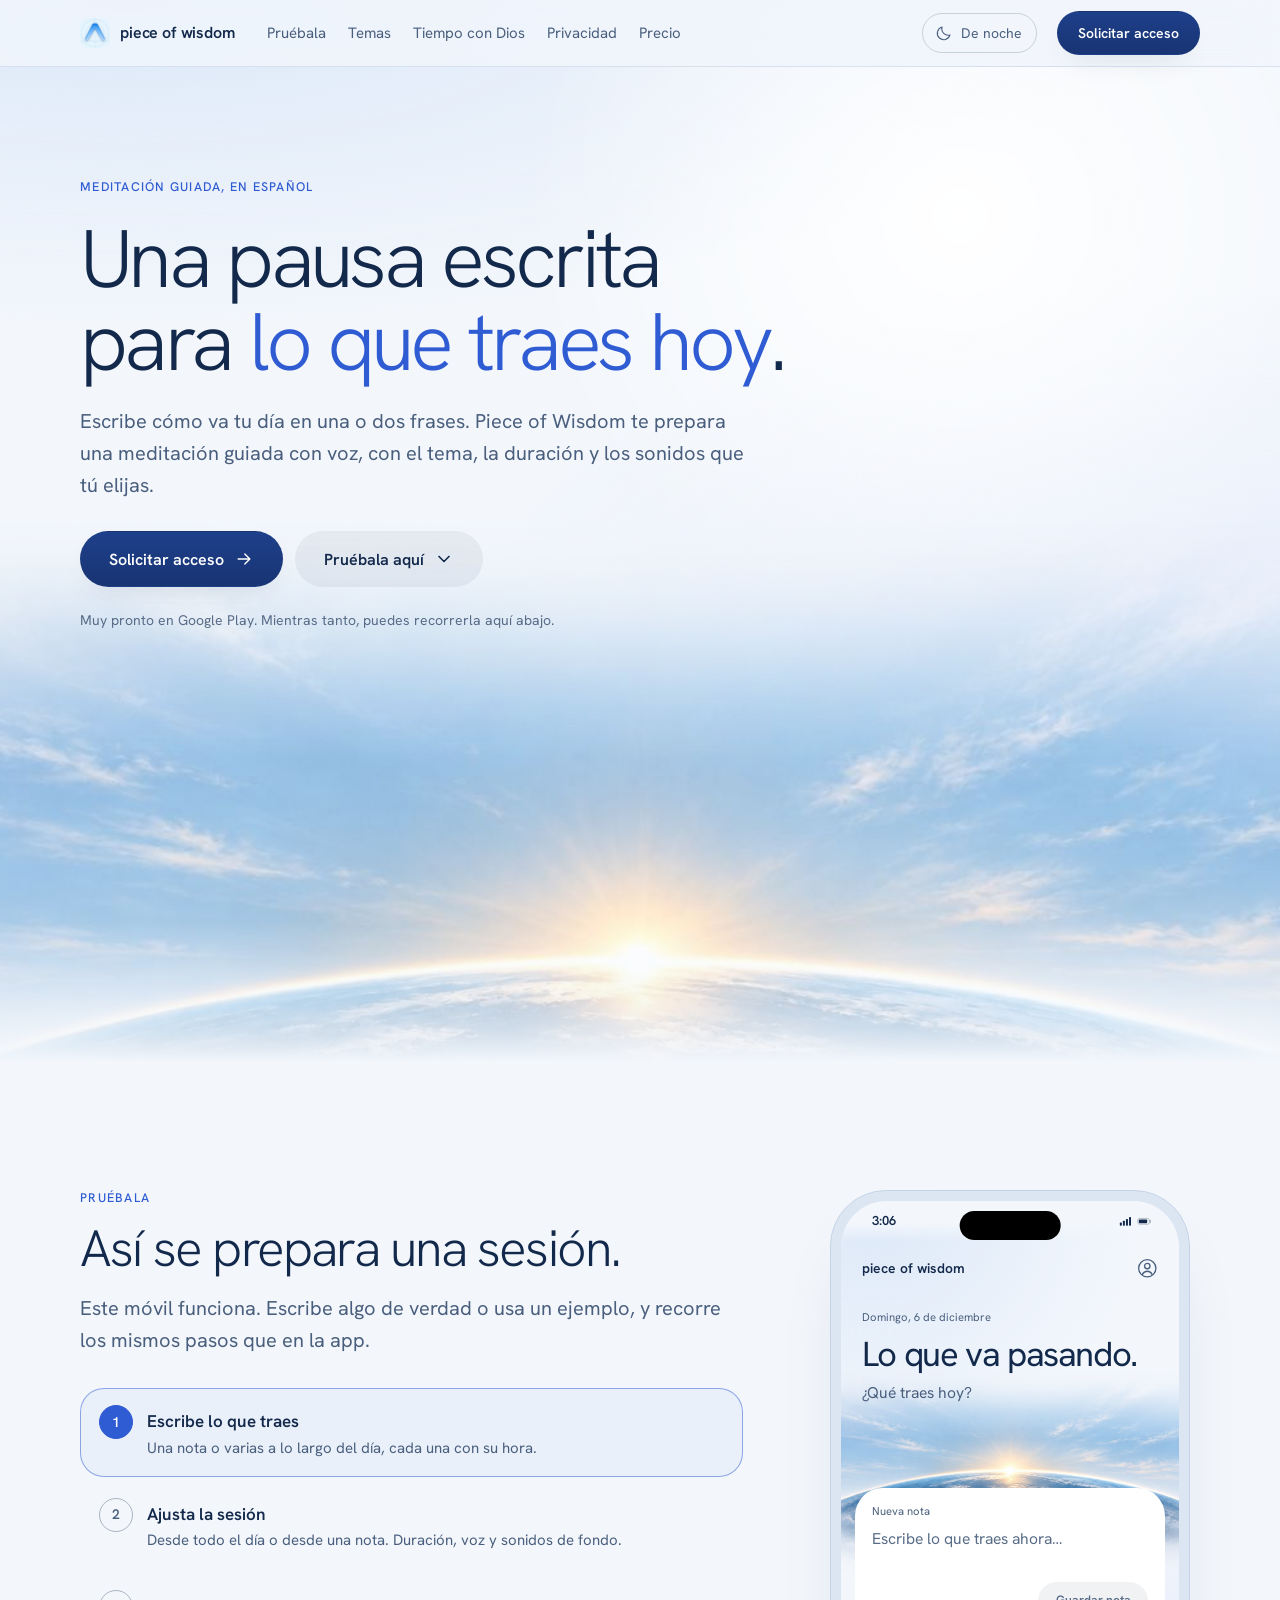
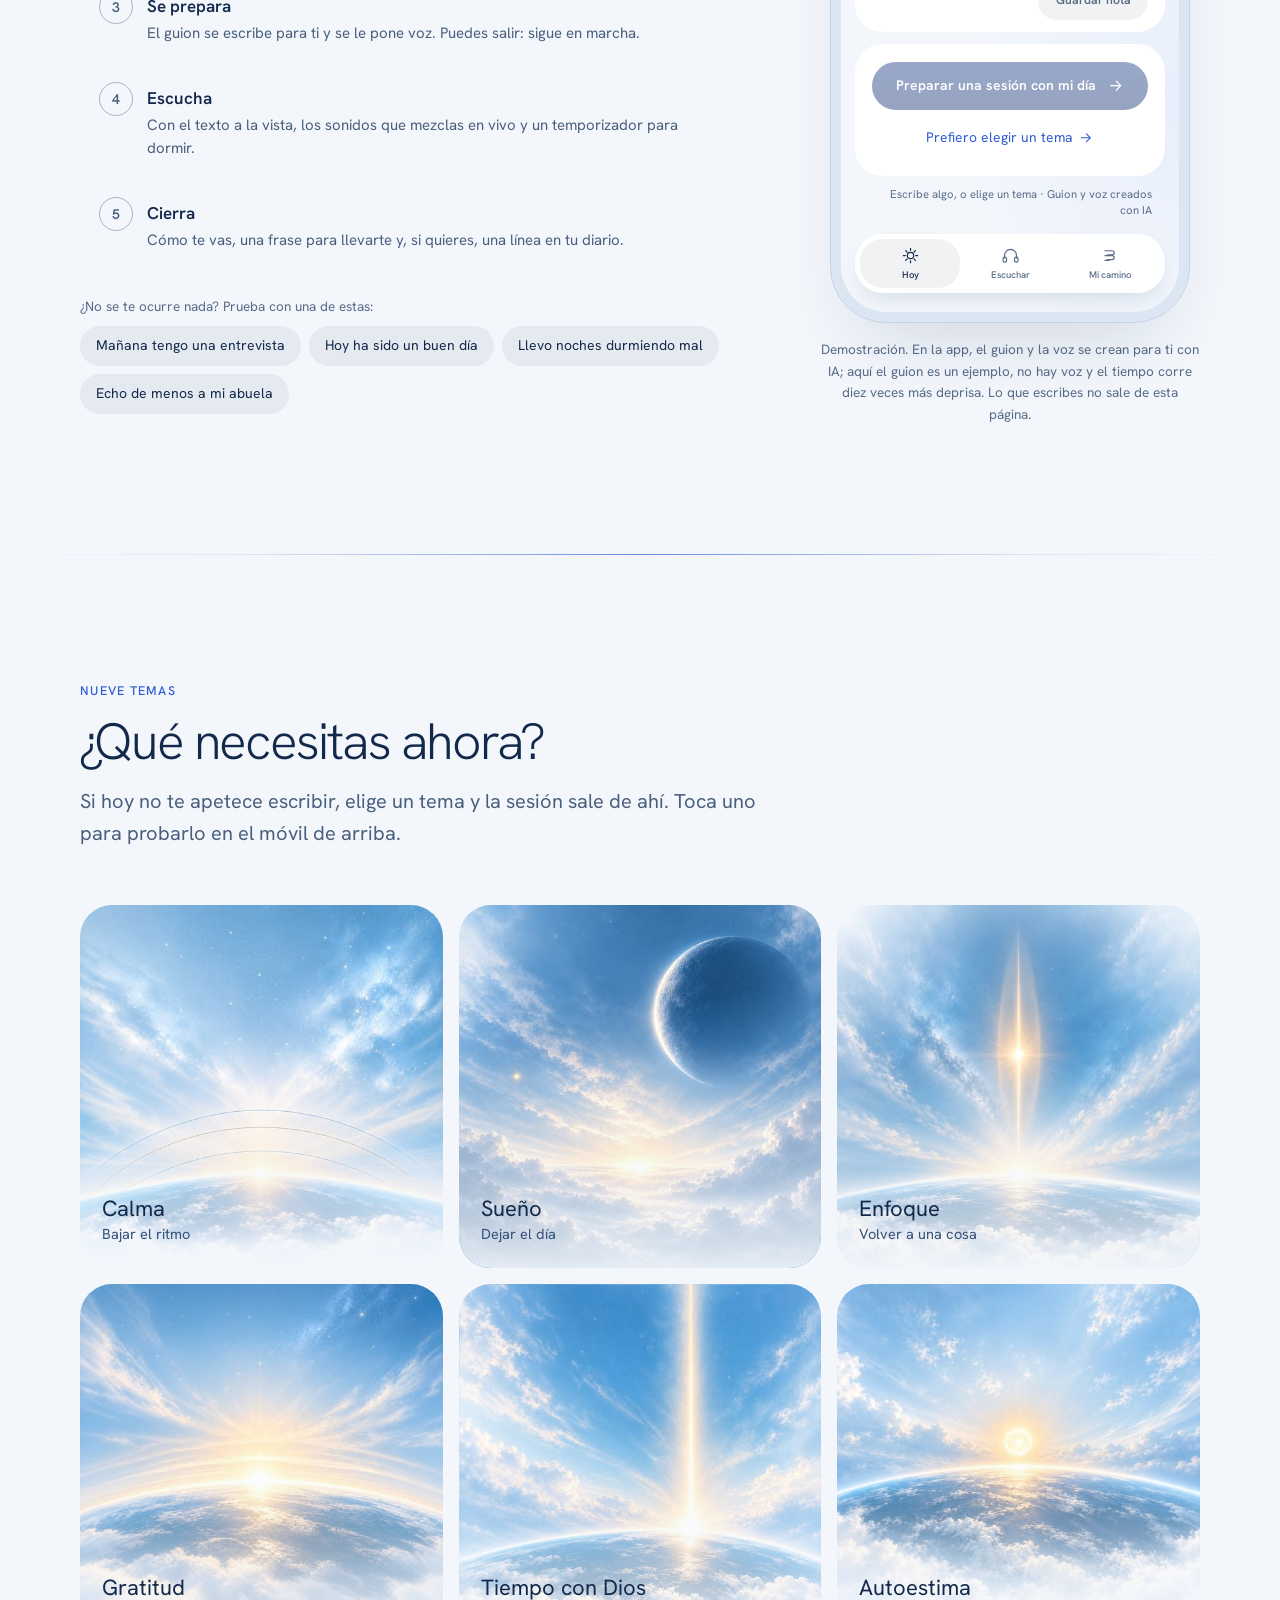
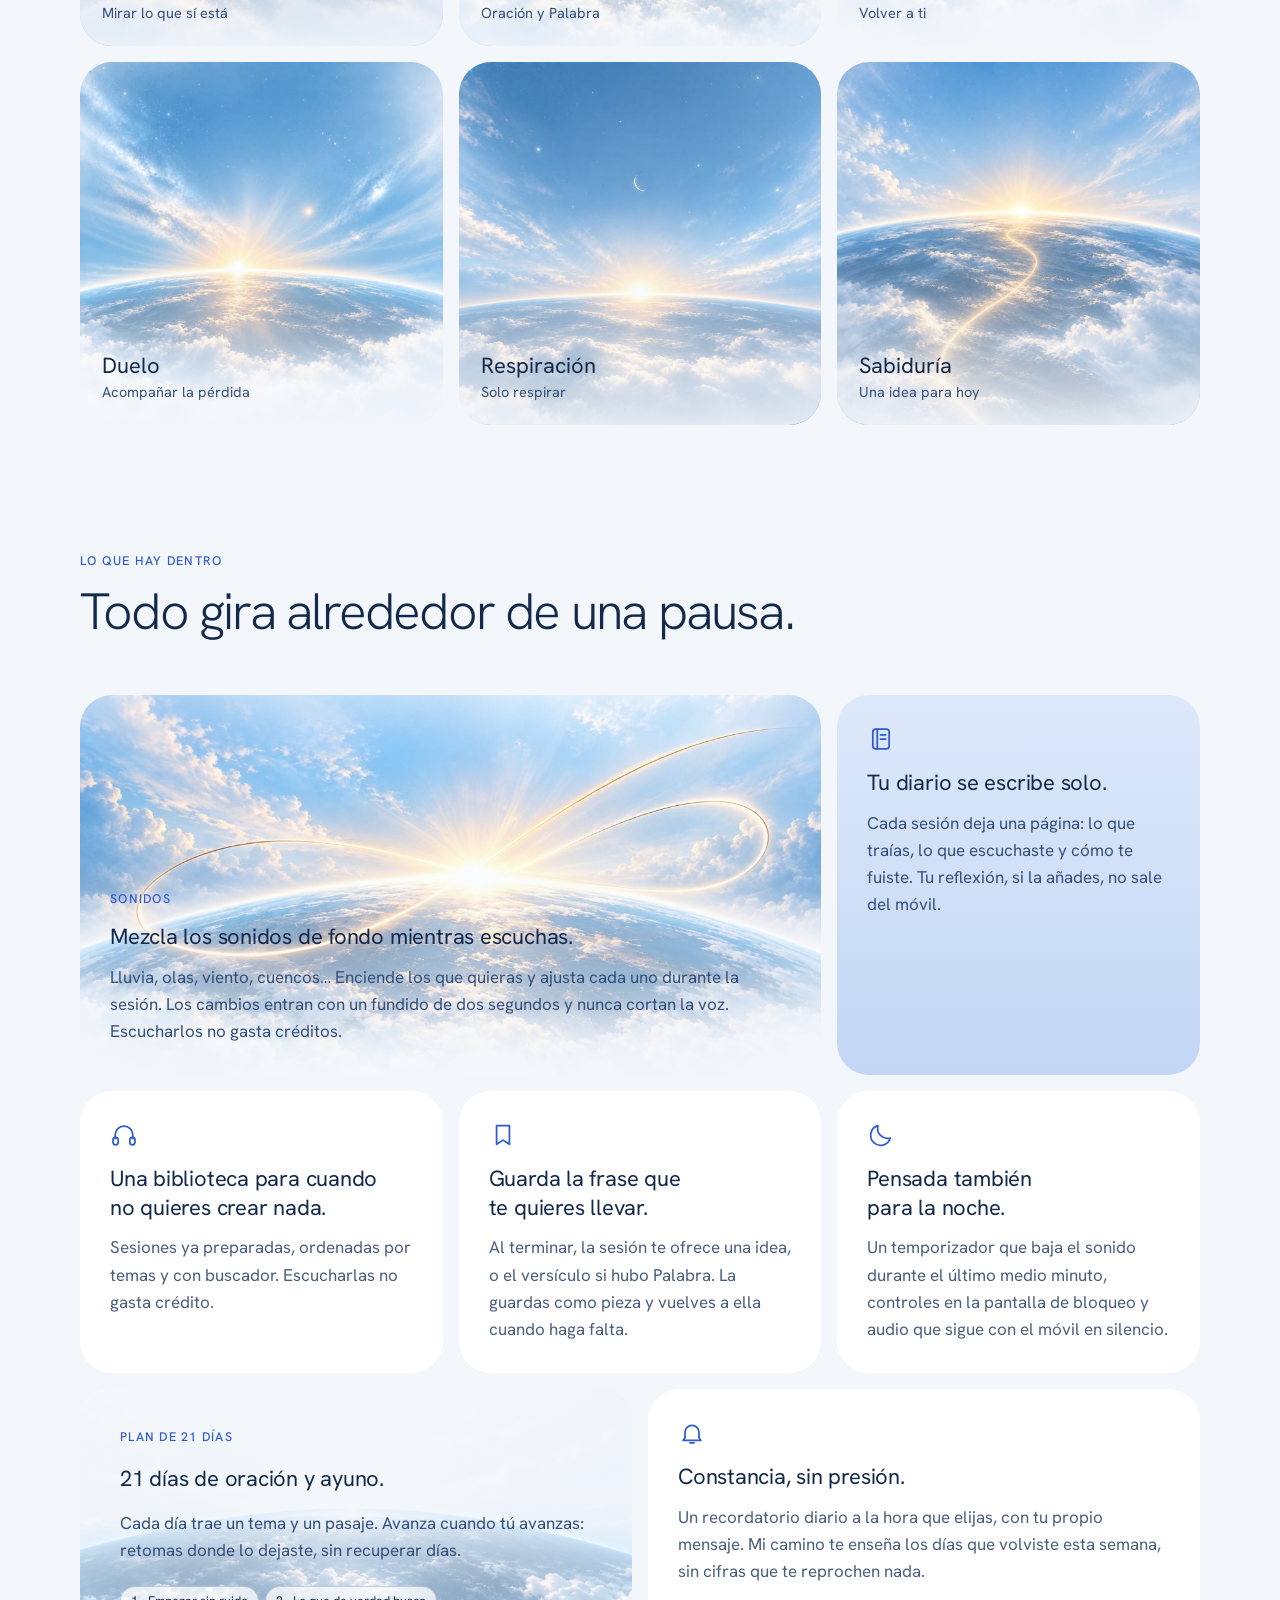
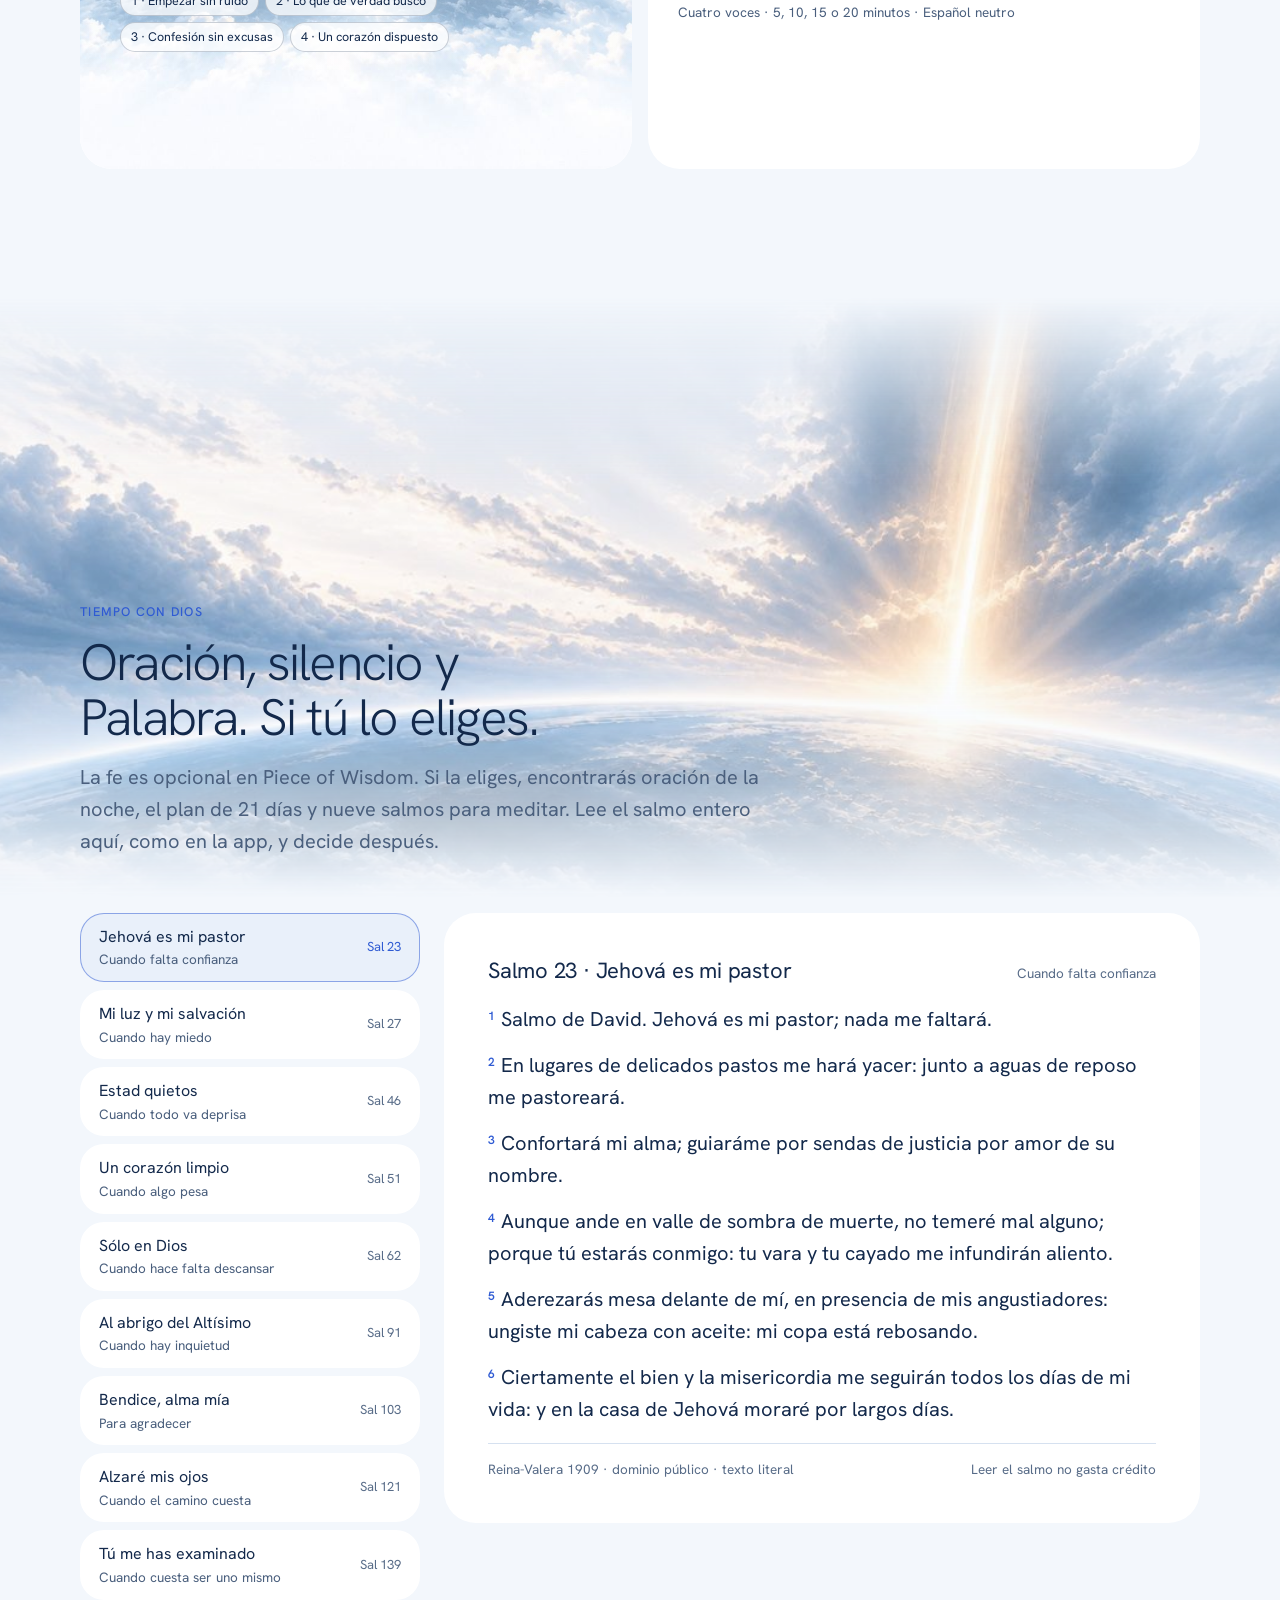
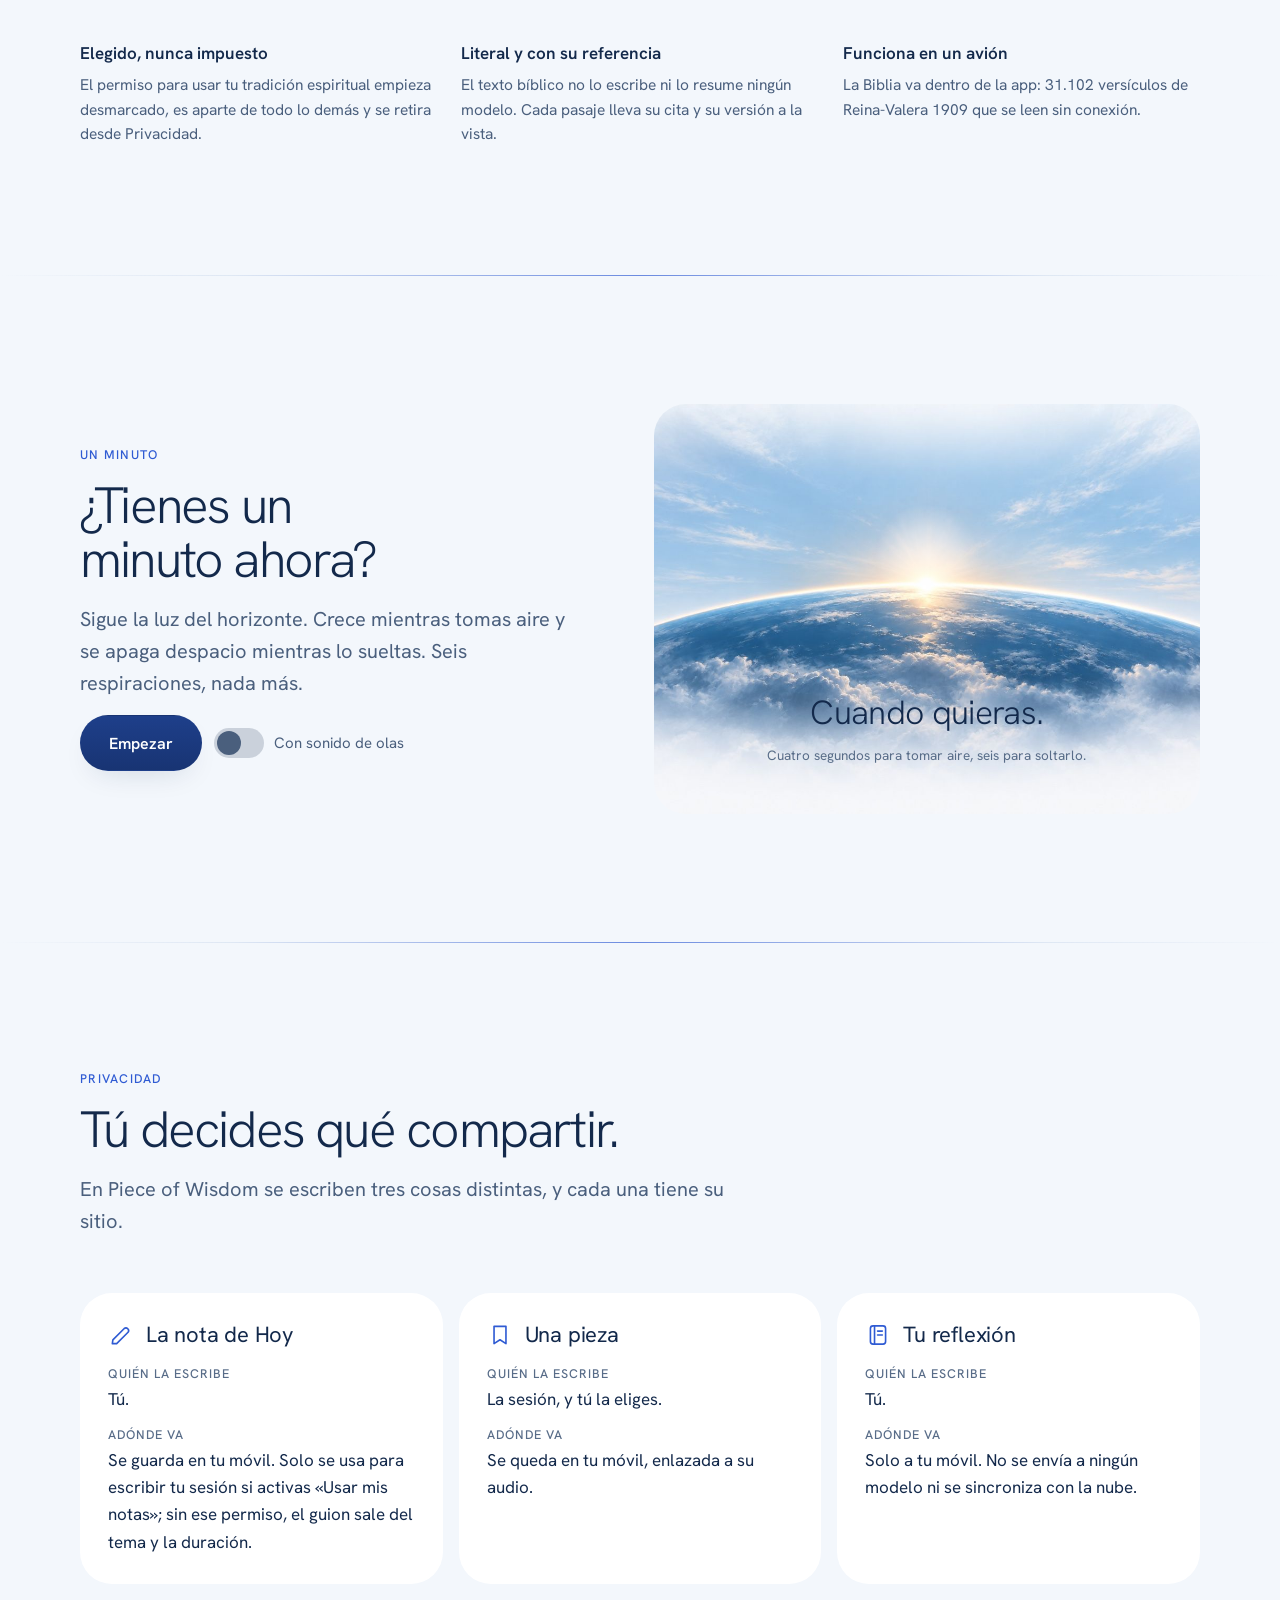
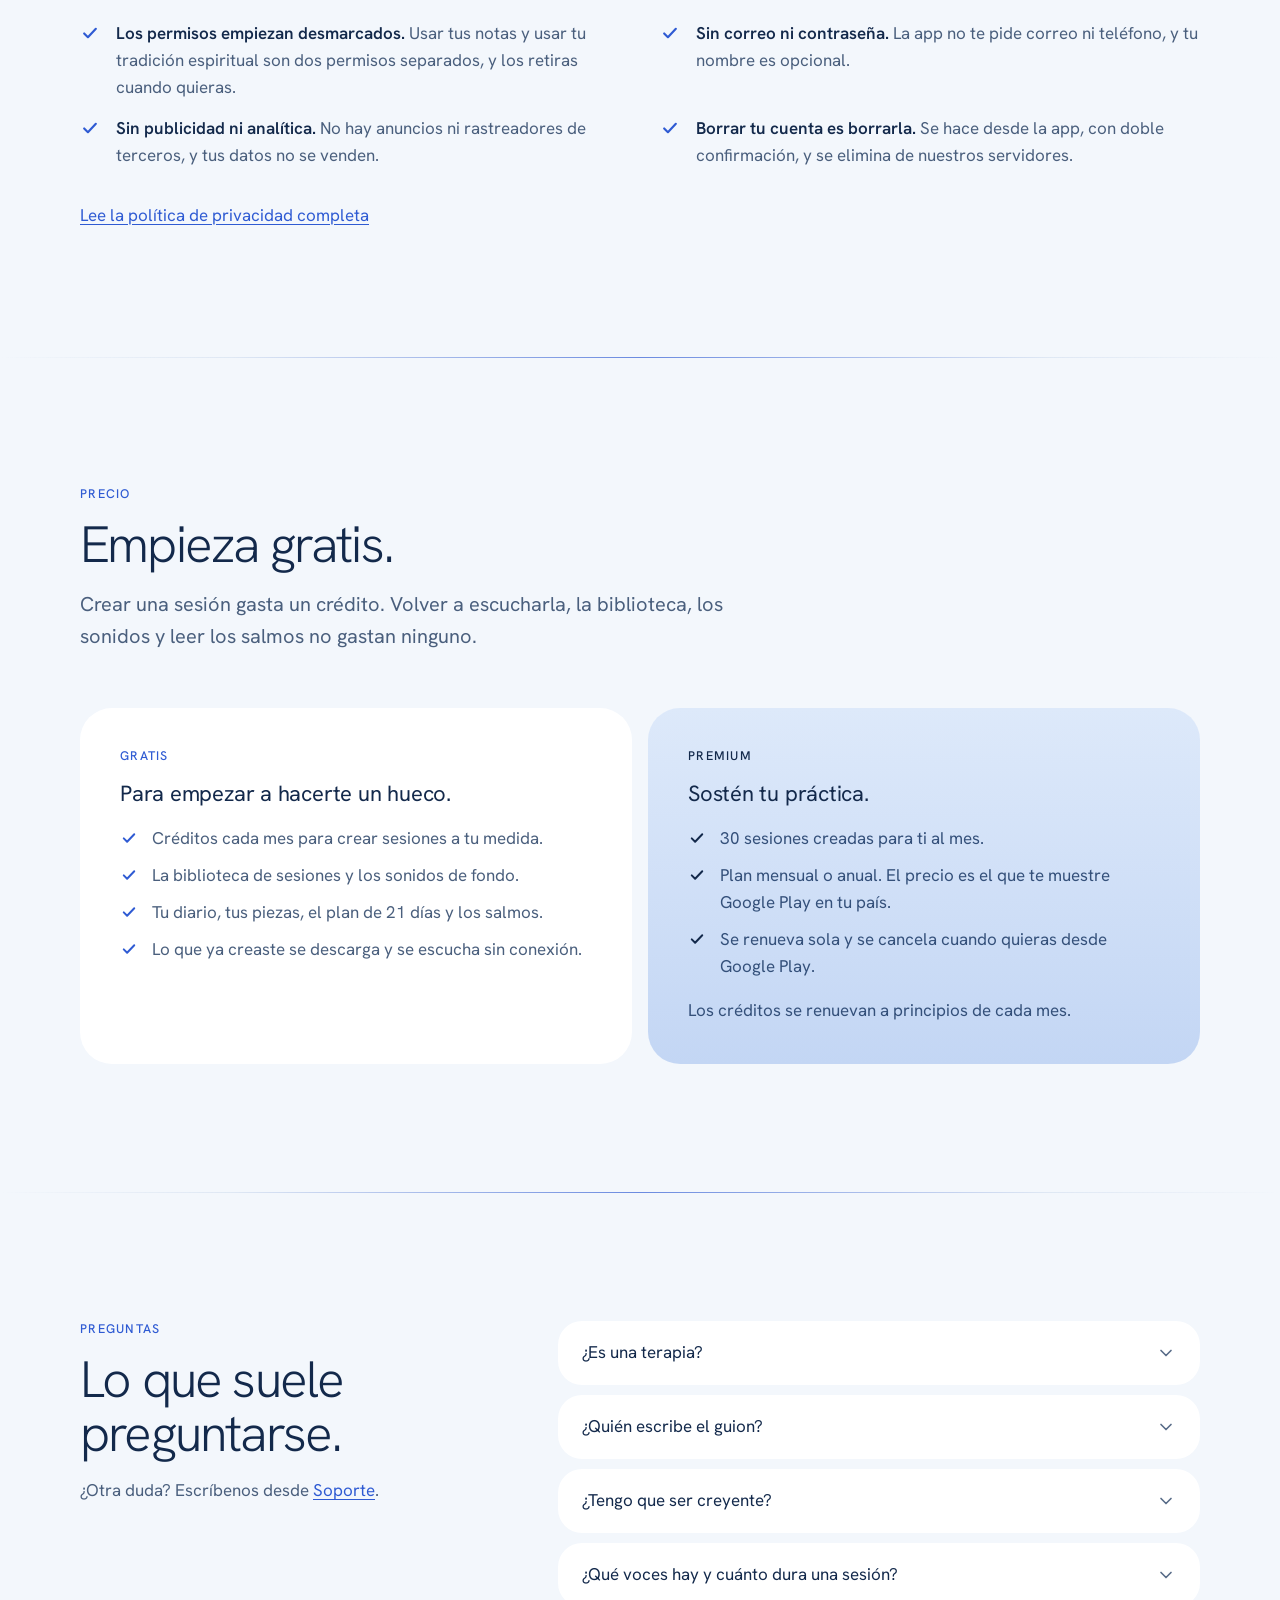
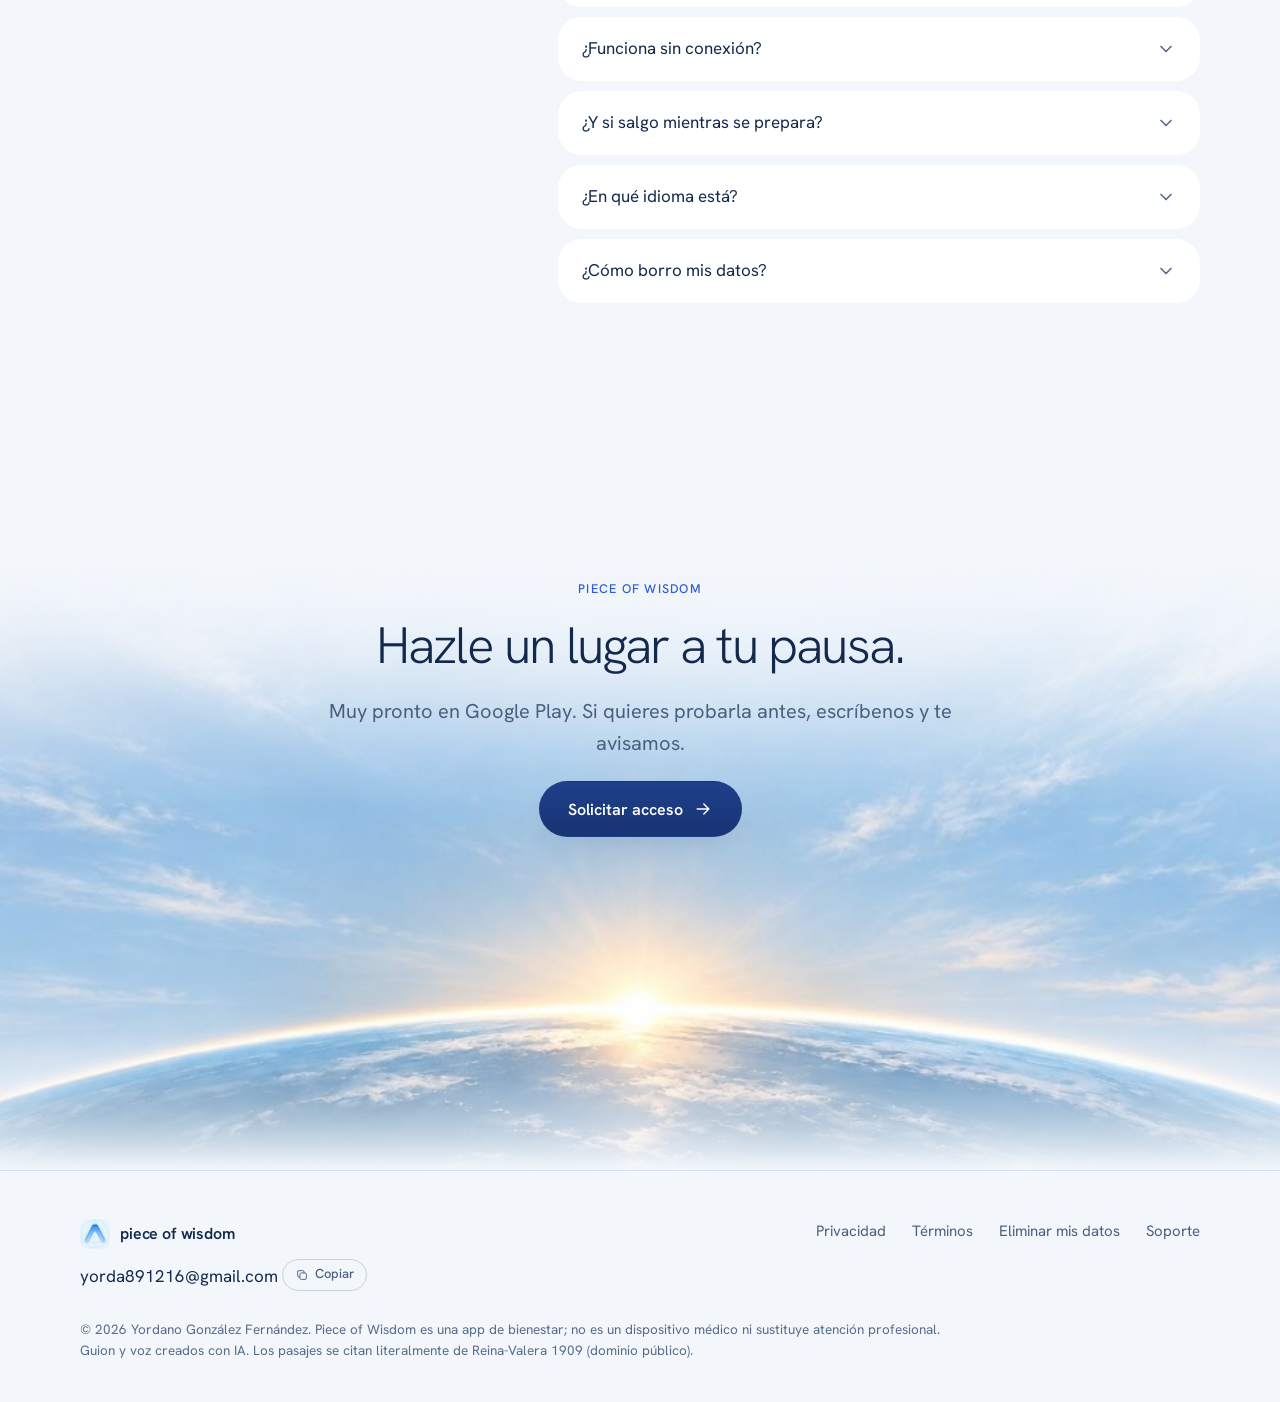
==== index.html @ 0e204b24 "Web de Piece of Wisdom: portada interactiva y páginas legales Sitio estático para GitHub Pages, con " ====
<!doctype html>
<html lang="es">
<head>
<meta charset="utf-8">
<meta name="viewport" content="width=device-width, initial-scale=1, viewport-fit=cover">
<title>Piece of Wisdom — Una pausa escrita para lo que traes hoy</title>
<meta name="claude:viewport-fit-sides" content="cover">
<meta name="description" content="Piece of Wisdom es una app de meditación guiada en español. Escribe cómo va tu día y te prepara una sesión con voz, a tu medida: tema, duración y sonidos de fondo.">
<meta name="theme-color" content="#0A0F1C" media="(prefers-color-scheme: dark)">
<meta name="theme-color" content="#F3F7FC" media="(prefers-color-scheme: light)">
<link rel="icon" href="assets/favicon.png">
<link rel="apple-touch-icon" href="assets/apple-touch-icon.png">
<meta property="og:title" content="Piece of Wisdom — Una pausa escrita para lo que traes hoy">
<meta property="og:description" content="Escribe cómo va tu día y te prepara una meditación guiada con voz, a tu medida.">
<meta property="og:type" content="website">
<meta property="og:url" content="https://yordanglez.github.io/piece-of-wisdom-web/">
<meta property="og:image" content="https://yordanglez.github.io/piece-of-wisdom-web/assets/og.jpg">
<meta property="og:locale" content="es_ES">
<meta name="twitter:card" content="summary_large_image">
<script>
  // El tema elegido a mano gana al del sistema; se aplica antes de pintar.
  try { var t = localStorage.getItem('pow-tema'); if (t === 'light' || t === 'dark') document.documentElement.setAttribute('data-theme', t); } catch (e) {}
</script>
<link rel="preconnect" href="https://fonts.googleapis.com">
<link rel="preconnect" href="https://fonts.gstatic.com" crossorigin>
<link href="https://fonts.googleapis.com/css2?family=Hanken+Grotesk:wght@300;400;500;600&display=swap" rel="stylesheet">
<link rel="stylesheet" href="styles.css">
</head>
<body>
<svg xmlns="http://www.w3.org/2000/svg" style="display:none" aria-hidden="true">
<symbol id="i-adelante" viewBox="0 0 24 24"><g fill="none" stroke="currentColor" stroke-width="1.7" stroke-linecap="round" stroke-linejoin="round"><path d="M5 12h14M13 6l6 6-6 6"/></g></symbol>
<symbol id="i-chevron" viewBox="0 0 24 24"><g fill="none" stroke="currentColor" stroke-width="2" stroke-linecap="round" stroke-linejoin="round"><path d="M9 6l6 6-6 6"/></g></symbol>
<symbol id="i-chevronAtras" viewBox="0 0 24 24"><g fill="none" stroke="currentColor" stroke-width="2" stroke-linecap="round" stroke-linejoin="round"><path d="M15 6l-6 6 6 6"/></g></symbol>
<symbol id="i-bajar" viewBox="0 0 24 24"><g fill="none" stroke="currentColor" stroke-width="2" stroke-linecap="round" stroke-linejoin="round"><path d="M6 9l6 6 6-6"/></g></symbol>
<symbol id="i-cerrar" viewBox="0 0 24 24"><g fill="none" stroke="currentColor" stroke-width="2" stroke-linecap="round" stroke-linejoin="round"><path d="M6 6l12 12M18 6L6 18"/></g></symbol>
<symbol id="i-check" viewBox="0 0 24 24"><g fill="none" stroke="currentColor" stroke-width="2.6" stroke-linecap="round" stroke-linejoin="round"><path d="M5 12.5l4.5 4.5L19 7"/></g></symbol>
<symbol id="i-mas" viewBox="0 0 24 24"><g fill="none" stroke="currentColor" stroke-width="1.8" stroke-linecap="round" stroke-linejoin="round"><path d="M12 5.5v13M5.5 12h13"/></g></symbol>
<symbol id="i-play" viewBox="0 0 24 24"><path d="M8 4.6l11 7.4-11 7.4z" fill="currentColor"/></symbol>
<symbol id="i-pausa" viewBox="0 0 24 24"><rect x="6.5" y="4.5" width="4" height="15" rx="1.4" fill="currentColor"/><rect x="13.5" y="4.5" width="4" height="15" rx="1.4" fill="currentColor"/></symbol>
<symbol id="i-saltarAtras" viewBox="0 0 24 24"><g fill="none" stroke="currentColor" stroke-width="1.5" stroke-linecap="round" stroke-linejoin="round"><path d="M3.6 8.4A8.6 8.6 0 1 1 3.4 12"/><path d="M3.4 4.6v4h4"/></g></symbol>
<symbol id="i-saltarAdelante" viewBox="0 0 24 24"><g fill="none" stroke="currentColor" stroke-width="1.5" stroke-linecap="round" stroke-linejoin="round"><path d="M20.4 8.4A8.6 8.6 0 1 0 20.6 12"/><path d="M20.6 4.6v4h-4"/></g></symbol>
<symbol id="i-calma" viewBox="0 0 24 24"><g fill="none" stroke="currentColor" stroke-width="1.5" stroke-linecap="round" stroke-linejoin="round"><path d="M3 9c2-2 4-2 6 0s4 2 6 0 4-2 6 0"/><path d="M3 15c2-2 4-2 6 0s4 2 6 0 4-2 6 0"/></g></symbol>
<symbol id="i-sueno" viewBox="0 0 24 24"><g fill="none" stroke="currentColor" stroke-width="1.5" stroke-linecap="round" stroke-linejoin="round"><path d="M20 14.6A8.6 8.6 0 019.4 4 8.6 8.6 0 1020 14.6z"/></g></symbol>
<symbol id="i-enfoque" viewBox="0 0 24 24"><g fill="none" stroke="currentColor" stroke-width="1.5" stroke-linecap="round" stroke-linejoin="round"><circle cx="12" cy="12" r="8.4"/><circle cx="12" cy="12" r="2.2"/><path d="M12 1.8v2.6M12 19.6v2.6M1.8 12h2.6M19.6 12h2.6"/></g></symbol>
<symbol id="i-gratitud" viewBox="0 0 24 24"><g fill="none" stroke="currentColor" stroke-width="1.5" stroke-linecap="round" stroke-linejoin="round"><path d="M12 20s-7.4-4.3-7.4-9.3A4.1 4.1 0 0112 8.4a4.1 4.1 0 017.4 2.3c0 5-7.4 9.3-7.4 9.3z"/></g></symbol>
<symbol id="i-fe" viewBox="0 0 24 24"><g fill="none" stroke="currentColor" stroke-width="1.5" stroke-linecap="round" stroke-linejoin="round"><circle cx="12" cy="13" r="4"/><path d="M12 2.6v3M4.6 13h-3M22.4 13h-3M6.4 7.4L4.6 5.6M17.6 7.4l1.8-1.8"/></g></symbol>
<symbol id="i-autoestima" viewBox="0 0 24 24"><g fill="none" stroke="currentColor" stroke-width="1.5" stroke-linecap="round" stroke-linejoin="round"><circle cx="12" cy="12" r="8.4"/><path d="M8.4 13.6c.9 1.4 2.1 2.1 3.6 2.1s2.7-.7 3.6-2.1"/></g></symbol>
<symbol id="i-duelo" viewBox="0 0 24 24"><g fill="none" stroke="currentColor" stroke-width="1.5" stroke-linecap="round" stroke-linejoin="round"><path d="M12 3.5c3.4 4 5.1 6.8 5.1 9a5.1 5.1 0 01-10.2 0c0-2.2 1.7-5 5.1-9z"/></g></symbol>
<symbol id="i-respiracion" viewBox="0 0 24 24"><g fill="none" stroke="currentColor" stroke-width="1.5" stroke-linecap="round" stroke-linejoin="round"><path d="M4 10c3-3 6-3 8 0"/><path d="M4 15c4-4 9-4 13 0"/></g></symbol>
<symbol id="i-sabiduria" viewBox="0 0 24 24"><g fill="none" stroke="currentColor" stroke-width="1.5" stroke-linecap="round" stroke-linejoin="round"><path d="M12 6.4C10.4 5.2 8.4 4.6 5.4 4.6v13c3 0 5 .6 6.6 1.8 1.6-1.2 3.6-1.8 6.6-1.8v-13c-3 0-5 .6-6.6 1.8z"/><path d="M12 6.4v13"/></g></symbol>
<symbol id="i-avatar" viewBox="0 0 24 24"><g fill="none" stroke="currentColor" stroke-width="1.4" stroke-linecap="round" stroke-linejoin="round"><circle cx="12" cy="12" r="9.2"/><circle cx="12" cy="9.6" r="2.9"/><path d="M6.8 18.6c1.1-2.3 3-3.4 5.2-3.4s4.1 1.1 5.2 3.4"/></g></symbol>
<symbol id="i-nota" viewBox="0 0 24 24"><g fill="none" stroke="currentColor" stroke-width="1.5" stroke-linecap="round" stroke-linejoin="round"><path d="M4 20h4l10.5-10.5a2.5 2.5 0 00-3.5-3.5L4.5 16.5 4 20z"/></g></symbol>
<symbol id="i-reloj" viewBox="0 0 24 24"><g fill="none" stroke="currentColor" stroke-width="1.5" stroke-linecap="round" stroke-linejoin="round"><circle cx="12" cy="12" r="8.4"/><path d="M12 8v4.4l3 1.8"/></g></symbol>
<symbol id="i-microfono" viewBox="0 0 24 24"><g fill="none" stroke="currentColor" stroke-width="1.5" stroke-linecap="round" stroke-linejoin="round"><rect x="9" y="3" width="6" height="11" rx="3"/><path d="M6 12a6 6 0 0012 0M12 18v3"/></g></symbol>
<symbol id="i-altavoz" viewBox="0 0 24 24"><g fill="none" stroke="currentColor" stroke-width="1.6" stroke-linecap="round" stroke-linejoin="round"><path d="M4 12h2.6l3.4-4.6v9.2L6.6 12"/><path d="M14 9.4a3.6 3.6 0 0 1 0 5.2M16.6 6.8a7 7 0 0 1 0 10.4"/></g></symbol>
<symbol id="i-niveles" viewBox="0 0 24 24"><g fill="none" stroke="currentColor" stroke-width="1.5" stroke-linecap="round" stroke-linejoin="round"><path d="M4 10v4M8 6.5v11M12 4v16M16 7.5v9M20 10.5v3"/></g></symbol>
<symbol id="i-texto" viewBox="0 0 24 24"><g fill="none" stroke="currentColor" stroke-width="1.5" stroke-linecap="round" stroke-linejoin="round"><rect x="4" y="4.5" width="16" height="15" rx="2.5"/><path d="M8 9.5h8M8 13h6"/></g></symbol>
<symbol id="i-diario" viewBox="0 0 24 24"><g fill="none" stroke="currentColor" stroke-width="1.5" stroke-linecap="round" stroke-linejoin="round"><rect x="5" y="3.6" width="14" height="16.8" rx="2.4"/><path d="M8.8 3.6v16.8"/><path d="M11.6 8.4h4.4M11.6 12h4.4"/></g></symbol>
<symbol id="i-descargarCirculo" viewBox="0 0 24 24"><g fill="none" stroke="currentColor" stroke-width="1.5" stroke-linecap="round" stroke-linejoin="round"><circle cx="12" cy="12" r="8.6"/><path d="M12 7.6v7M9 11.6l3 3 3-3"/></g></symbol>
<symbol id="i-piezaTrazo" viewBox="0 0 24 24"><g fill="none" stroke="currentColor" stroke-width="1.5" stroke-linecap="round" stroke-linejoin="round"><path d="M6.5 4h11v16l-5.5-3.6L6.5 20z"/></g></symbol>
<symbol id="i-auriculares" viewBox="0 0 24 24"><g fill="none" stroke="currentColor" stroke-width="1.5" stroke-linecap="round" stroke-linejoin="round"><rect x="2.6" y="14" width="4.4" height="6.4" rx="2.2"/><rect x="17" y="14" width="4.4" height="6.4" rx="2.2"/><path d="M4.5 15v-3.2a7.5 7.5 0 0115 0V15"/></g></symbol>
<symbol id="i-camino" viewBox="0 0 24 24"><g fill="none" stroke="currentColor" stroke-width="1.5" stroke-linecap="round" stroke-linejoin="round"><path d="M5 6h9a2.6 2.6 0 010 5.2H8"/><path d="M5 12h9a2.6 2.6 0 010 5.2H8"/><path d="M5 18h5"/></g></symbol>
<symbol id="i-hoy" viewBox="0 0 24 24"><g fill="none" stroke="currentColor" stroke-width="1.5" stroke-linecap="round" stroke-linejoin="round"><circle cx="12" cy="12" r="4"/><path d="M12 3v2.4M12 18.6V21M3 12h2.4M18.6 12H21M5.9 5.9l1.7 1.7M16.4 16.4l1.7 1.7M18.1 5.9l-1.7 1.7M7.6 16.4l-1.7 1.7"/></g></symbol>
<symbol id="i-campana" viewBox="0 0 24 24"><g fill="none" stroke="currentColor" stroke-width="1.5" stroke-linecap="round" stroke-linejoin="round"><path d="M6 16v-4.6a6 6 0 1112 0V16l1.6 2.4H4.4L6 16z"/><path d="M10.2 20.4h3.6"/></g></symbol>
<symbol id="i-escudo" viewBox="0 0 24 24"><g fill="none" stroke="currentColor" stroke-width="1.5" stroke-linecap="round" stroke-linejoin="round"><circle cx="12" cy="11" r="1.8"/><path d="M12 3.6l6.4 2.6v5.2c0 4-2.6 7-6.4 8.4-3.8-1.4-6.4-4.4-6.4-8.4V6.2L12 3.6z"/><path d="M12 12.8v2.4"/></g></symbol>
<symbol id="i-estrella" viewBox="0 0 24 24"><g fill="none" stroke="currentColor" stroke-width="1.6" stroke-linecap="round" stroke-linejoin="round"><path d="M12 3.6l2.6 5.4 5.8.8-4.2 4.1 1 5.8-5.2-2.8-5.2 2.8 1-5.8L3.6 9.8l5.8-.8z"/></g></symbol>
<symbol id="i-papelera" viewBox="0 0 24 24"><g fill="none" stroke="currentColor" stroke-width="1.5" stroke-linecap="round" stroke-linejoin="round"><path d="M5 7h14M9 7V4.6h6V7M7 7l.9 12.4h8.2L17 7"/></g></symbol>
<symbol id="i-sonido" viewBox="0 0 24 24"><g fill="none" stroke="currentColor" stroke-width="1.5" stroke-linecap="round" stroke-linejoin="round"><path d="M7 14.5h9.5a3.5 3.5 0 000-7 5.2 5.2 0 00-9.9 1.3A3 3 0 007 14.5z"/><path d="M9 17.5v2M12 17.5v2.8M15 17.5v2"/></g></symbol>
<symbol id="i-vela" viewBox="0 0 24 24"><g fill="none" stroke="currentColor" stroke-width="1.6" stroke-linecap="round" stroke-linejoin="round"><path d="M9.4 20.4V9.6a2.6 2.6 0 0 1 5.2 0v10.8z"/><path d="M12 7V3.6"/></g></symbol>
<symbol id="i-oracion" viewBox="0 0 24 24"><g fill="none" stroke="currentColor" stroke-width="1.5" stroke-linecap="round" stroke-linejoin="round"><path d="M19.4 14.4A8 8 0 019.6 4.6 8 8 0 1019.4 14.4z"/><path d="M18 3v3.4M16.3 4.7h3.4"/></g></symbol>
<symbol id="i-mezclador" viewBox="0 0 24 24"><g fill="none" stroke="currentColor" stroke-width="1.5" stroke-linecap="round" stroke-linejoin="round"><circle cx="16" cy="8" r="2"/><circle cx="10" cy="16" r="2"/><path d="M4 8h10M18 8h2M4 16h4M12 16h8"/></g></symbol>
<symbol id="i-voz" viewBox="0 0 24 24"><g fill="none" stroke="currentColor" stroke-width="1.5" stroke-linecap="round" stroke-linejoin="round"><circle cx="12" cy="9" r="3.2"/><path d="M5.5 19.5c1.4-3.1 3.7-4.6 6.5-4.6s5.1 1.5 6.5 4.6"/></g></symbol>
<symbol id="i-documento" viewBox="0 0 24 24"><g fill="none" stroke="currentColor" stroke-width="1.5" stroke-linecap="round" stroke-linejoin="round"><rect x="5" y="3.6" width="14" height="16.8" rx="2.4"/><path d="M8.4 8.4h7.2M8.4 12h7.2M8.4 15.6h4.2"/></g></symbol>
<symbol id="i-senal" viewBox="0 0 24 24"><g fill="currentColor"><rect x="3" y="14" width="3.2" height="5" rx="1"/><rect x="8" y="11" width="3.2" height="8" rx="1"/><rect x="13" y="8" width="3.2" height="11" rx="1"/><rect x="18" y="5" width="3.2" height="14" rx="1"/></g></symbol>
<symbol id="i-bateria" viewBox="0 0 28 24"><rect x="1.5" y="6.5" width="22" height="11" rx="3.2" fill="none" stroke="currentColor" stroke-opacity=".5"/><rect x="3.4" y="8.4" width="16" height="7.2" rx="1.8" fill="currentColor"/><path d="M25.2 10v4" stroke="currentColor" stroke-opacity=".5" stroke-width="1.6" stroke-linecap="round"/></symbol>
<symbol id="i-copiar" viewBox="0 0 24 24"><g fill="none" stroke="currentColor" stroke-width="1.6" stroke-linejoin="round"><rect x="8.5" y="8.5" width="11" height="11" rx="2.4"/><path d="M15.5 8.5V6.9a2.4 2.4 0 0 0-2.4-2.4H6.9a2.4 2.4 0 0 0-2.4 2.4v6.2a2.4 2.4 0 0 0 2.4 2.4h1.6"/></g></symbol>
</svg>
<a class="skip" href="#contenido">Saltar al contenido</a>

<header class="site">
  <div class="wrap">
    <a class="brand" href="index.html" aria-label="Piece of Wisdom, inicio"><img src="assets/icon.png" alt="" width="30" height="30"><span>piece of wisdom</span></a>
    <nav class="nav" aria-label="Secciones">
      <a href="#pruebala">Pruébala</a>
      <a href="#temas">Temas</a>
      <a href="#fe">Tiempo con Dios</a>
      <a href="#privacidad">Privacidad</a>
      <a href="#precio">Precio</a>
    </nav>
    <span class="spacer"></span>
    <button class="tema-toggle" type="button" id="tema-toggle" aria-label="Cambiar el tema">
      <svg aria-hidden="true"><use href="#i-hoy"></use></svg><span class="tema-texto">De día</span>
    </button>
    <a class="btn btn-primary btn-small" href="mailto:yorda891216@gmail.com?subject=Quiero%20probar%20Piece%20of%20Wisdom">Solicitar acceso</a>
  </div>
</header>

<main id="contenido">

  <!-- ── El horizonte ─────────────────────────────────────────────── -->
  <section class="hero" aria-labelledby="hero-titulo">
    <div class="estrellas" aria-hidden="true">
      <i style="left:8%;top:14%"></i><i style="left:22%;top:38%;opacity:.6"></i><i style="left:41%;top:9%"></i>
      <i style="left:63%;top:24%;opacity:.5"></i><i style="left:78%;top:12%"></i><i style="left:91%;top:41%;opacity:.7"></i>
      <i style="left:55%;top:47%;opacity:.4"></i><i style="left:33%;top:58%;opacity:.5"></i>
    </div>
    <div class="resplandor" aria-hidden="true"></div>
    <div class="horizonte" aria-hidden="true"></div>
    <div class="wrap">
      <div class="hero-texto">
        <p class="eyebrow">Meditación guiada, en español</p>
        <h1 class="display" id="hero-titulo">Una pausa escrita para <em>lo que traes hoy</em>.</h1>
        <p class="lead">Escribe cómo va tu día en una o dos frases. Piece of Wisdom te prepara una meditación guiada con voz, con el tema, la duración y los sonidos que tú elijas.</p>
        <div class="hero-acciones">
          <a class="btn btn-primary" href="mailto:yorda891216@gmail.com?subject=Quiero%20probar%20Piece%20of%20Wisdom">Solicitar acceso <svg aria-hidden="true"><use href="#i-adelante"></use></svg></a>
          <a class="btn btn-secondary" href="#pruebala">Pruébala aquí <svg aria-hidden="true"><use href="#i-bajar"></use></svg></a>
        </div>
        <p class="hero-nota">Muy pronto en Google Play. Mientras tanto, puedes recorrerla aquí abajo.</p>
      </div>
    </div>
  </section>

  <!-- ── El móvil que se toca ─────────────────────────────────────── -->
  <section class="tramo" id="pruebala" aria-labelledby="demo-titulo">
    <div class="wrap">
      <div class="demo-grid">
        <div class="cabeza demo-cabeza">
          <p class="eyebrow">Pruébala</p>
          <h2 class="h2" id="demo-titulo">Así se prepara una sesión.</h2>
          <p class="lead">Este móvil funciona. Escribe algo de verdad o usa un ejemplo, y recorre los mismos pasos que en la app.</p>
        </div>
        <div class="demo-lado">
          <ol class="pasos" id="pasos">
            <li class="paso"><button type="button" data-paso="0"><span class="n">1</span><span class="t">Escribe lo que traes</span><span class="d">Una nota o varias a lo largo del día, cada una con su hora.</span></button></li>
            <li class="paso"><button type="button" data-paso="1"><span class="n">2</span><span class="t">Ajusta la sesión</span><span class="d">Desde todo el día o desde una nota. Duración, voz y sonidos de fondo.</span></button></li>
            <li class="paso"><button type="button" data-paso="2"><span class="n">3</span><span class="t">Se prepara</span><span class="d">El guion se escribe para ti y se le pone voz. Puedes salir: sigue en marcha.</span></button></li>
            <li class="paso"><button type="button" data-paso="3"><span class="n">4</span><span class="t">Escucha</span><span class="d">Con el texto a la vista, los sonidos que mezclas en vivo y un temporizador para dormir.</span></button></li>
            <li class="paso"><button type="button" data-paso="4"><span class="n">5</span><span class="t">Cierra</span><span class="d">Cómo te vas, una frase para llevarte y, si quieres, una línea en tu diario.</span></button></li>
          </ol>
          <div class="sugerencias">
            <p class="meta">¿No se te ocurre nada? Prueba con una de estas:</p>
            <div class="chips">
              <button class="chip" type="button" data-sugerencia="Mañana tengo una entrevista y no paro de darle vueltas.">Mañana tengo una entrevista</button>
              <button class="chip" type="button" data-sugerencia="Hoy ha sido un buen día y quiero quedarme con eso.">Hoy ha sido un buen día</button>
              <button class="chip" type="button" data-sugerencia="Llevo varias noches durmiendo mal.">Llevo noches durmiendo mal</button>
              <button class="chip" type="button" data-sugerencia="Echo de menos a mi abuela.">Echo de menos a mi abuela</button>
            </div>
          </div>
        </div>

        <div class="demo-movil">
          <div class="telefono">
            <div class="pantalla" id="pantalla" role="region" aria-label="Demostración interactiva de la app" aria-roledescription="móvil">
              <div class="ambiente" aria-hidden="true"></div>
              <div class="estado-bar" aria-hidden="true">
                <span class="hora" id="demo-hora">9:41</span>
                <span class="isla"></span>
                <span class="iconos"><svg><use href="#i-senal"></use></svg><svg><use href="#i-bateria"></use></svg></span>
              </div>
              <div id="demo-vista"></div>
              <div id="demo-capas"></div>
            </div>
          </div>
          <p class="demo-nota">Demostración. En la app, el guion y la voz se crean para ti con IA; aquí el guion es un ejemplo, no hay voz y el tiempo corre diez veces más deprisa. Lo que escribes no sale de esta página.</p>
          <p class="sr-only" aria-live="polite" id="demo-anuncio"></p>
        </div>
      </div>
    </div>
  </section>

  <hr class="filo">

  <!-- ── Temas ─────────────────────────────────────────────────────── -->
  <section class="tramo" id="temas" aria-labelledby="temas-titulo">
    <div class="wrap">
      <div class="cabeza">
        <p class="eyebrow">Nueve temas</p>
        <h2 class="h2" id="temas-titulo">¿Qué necesitas ahora?</h2>
        <p class="lead">Si hoy no te apetece escribir, elige un tema y la sesión sale de ahí. Toca uno para probarlo en el móvil de arriba.</p>
      </div>
      <div class="temas" id="lista-temas">
        <button class="tema" type="button" data-tema="Calma" style="--n:url(assets/noche/portadas/calma-soltar.jpg);--d:url(assets/dia/portadas/calma-soltar.jpg)"><span class="foto"></span><span class="ir">Probar <svg width="14" height="14" aria-hidden="true"><use href="#i-adelante"></use></svg></span><span class="t">Calma</span><span class="s">Bajar el ritmo</span></button>
        <button class="tema" type="button" data-tema="Sueño" style="--n:url(assets/noche/portadas/sueno-noche-serena.jpg);--d:url(assets/dia/portadas/sueno-noche-serena.jpg)"><span class="foto"></span><span class="ir">Probar <svg width="14" height="14" aria-hidden="true"><use href="#i-adelante"></use></svg></span><span class="t">Sueño</span><span class="s">Dejar el día</span></button>
        <button class="tema" type="button" data-tema="Enfoque" style="--n:url(assets/noche/portadas/enfoque-un-punto.jpg);--d:url(assets/dia/portadas/enfoque-un-punto.jpg)"><span class="foto"></span><span class="ir">Probar <svg width="14" height="14" aria-hidden="true"><use href="#i-adelante"></use></svg></span><span class="t">Enfoque</span><span class="s">Volver a una cosa</span></button>
        <button class="tema" type="button" data-tema="Gratitud" style="--n:url(assets/noche/portadas/gratitud-amanecer.jpg);--d:url(assets/dia/portadas/gratitud-amanecer.jpg)"><span class="foto"></span><span class="ir">Probar <svg width="14" height="14" aria-hidden="true"><use href="#i-adelante"></use></svg></span><span class="t">Gratitud</span><span class="s">Mirar lo que sí está</span></button>
        <button class="tema" type="button" data-tema="Cristiana evangélica" style="--n:url(assets/noche/portadas/fe-presencia.jpg);--d:url(assets/dia/portadas/fe-presencia.jpg)"><span class="foto"></span><span class="ir">Probar <svg width="14" height="14" aria-hidden="true"><use href="#i-adelante"></use></svg></span><span class="t">Tiempo con Dios</span><span class="s">Oración y Palabra</span></button>
        <button class="tema" type="button" data-tema="Autoestima" style="--n:url(assets/noche/portadas/autoestima-luz-interior.jpg);--d:url(assets/dia/portadas/autoestima-luz-interior.jpg)"><span class="foto"></span><span class="ir">Probar <svg width="14" height="14" aria-hidden="true"><use href="#i-adelante"></use></svg></span><span class="t">Autoestima</span><span class="s">Volver a ti</span></button>
        <button class="tema" type="button" data-tema="Duelo" style="--n:url(assets/noche/portadas/duelo-acompanar.jpg);--d:url(assets/dia/portadas/duelo-acompanar.jpg)"><span class="foto"></span><span class="ir">Probar <svg width="14" height="14" aria-hidden="true"><use href="#i-adelante"></use></svg></span><span class="t">Duelo</span><span class="s">Acompañar la pérdida</span></button>
        <button class="tema" type="button" data-tema="Respiración" style="--n:url(assets/noche/portadas/respiracion-silencio.jpg);--d:url(assets/dia/portadas/respiracion-silencio.jpg)"><span class="foto"></span><span class="ir">Probar <svg width="14" height="14" aria-hidden="true"><use href="#i-adelante"></use></svg></span><span class="t">Respiración</span><span class="s">Solo respirar</span></button>
        <button class="tema" type="button" data-tema="Sabiduría" style="--n:url(assets/noche/portadas/sabiduria-camino.jpg);--d:url(assets/dia/portadas/sabiduria-camino.jpg)"><span class="foto"></span><span class="ir">Probar <svg width="14" height="14" aria-hidden="true"><use href="#i-adelante"></use></svg></span><span class="t">Sabiduría</span><span class="s">Una idea para hoy</span></button>
      </div>
    </div>
  </section>

  <!-- ── Lo que hay dentro ─────────────────────────────────────────── -->
  <section class="tramo" id="dentro" aria-labelledby="dentro-titulo" style="padding-top:0">
    <div class="wrap">
      <div class="cabeza">
        <p class="eyebrow">Lo que hay dentro</p>
        <h2 class="h2" id="dentro-titulo">Todo gira alrededor de una pausa.</h2>
      </div>
      <div class="bento">
        <article class="tarjeta imagen" style="grid-column:span 4">
          <p class="eyebrow">Sonidos</p>
          <h3 class="h3">Mezcla los sonidos de fondo mientras escuchas.</h3>
          <p>Lluvia, olas, viento, cuencos… Enciende los que quieras y ajusta cada uno durante la sesión. Los cambios entran con un fundido de dos segundos y nunca cortan la voz. Escucharlos no gasta créditos.</p>
        </article>
        <article class="tarjeta destacada" style="grid-column:span 2">
          <svg class="ico" aria-hidden="true"><use href="#i-diario"></use></svg>
          <h3 class="h3">Tu diario se escribe solo.</h3>
          <p>Cada sesión deja una página: lo que traías, lo que escuchaste y cómo te fuiste. Tu reflexión, si la añades, no sale del móvil.</p>
        </article>
        <article class="tarjeta tercio">
          <svg class="ico" aria-hidden="true"><use href="#i-auriculares"></use></svg>
          <h3 class="h3">Una biblioteca para cuando no quieres crear nada.</h3>
          <p>Sesiones ya preparadas, ordenadas por temas y con buscador. Escucharlas no gasta crédito.</p>
        </article>
        <article class="tarjeta tercio">
          <svg class="ico" aria-hidden="true"><use href="#i-piezaTrazo"></use></svg>
          <h3 class="h3">Guarda la frase que te quieres llevar.</h3>
          <p>Al terminar, la sesión te ofrece una idea, o el versículo si hubo Palabra. La guardas como pieza y vuelves a ella cuando haga falta.</p>
        </article>
        <article class="tarjeta tercio">
          <svg class="ico" aria-hidden="true"><use href="#i-sueno"></use></svg>
          <h3 class="h3">Pensada también para la noche.</h3>
          <p>Un temporizador que baja el sonido durante el último medio minuto, controles en la pantalla de bloqueo y audio que sigue con el móvil en silencio.</p>
        </article>
        <article class="tarjeta imagen plan ancha">
          <p class="eyebrow">Plan de 21 días</p>
          <h3 class="h3">21 días de oración y ayuno.</h3>
          <p>Cada día trae un tema y un pasaje. Avanza cuando tú avanzas: retomas donde lo dejaste, sin recuperar días.</p>
          <div class="dias" aria-label="Los primeros días del plan">
            <span>1 · Empezar sin ruido</span><span>2 · Lo que de verdad busco</span><span>3 · Confesión sin excusas</span><span>4 · Un corazón dispuesto</span>
          </div>
        </article>
        <article class="tarjeta ancha">
          <svg class="ico" aria-hidden="true"><use href="#i-campana"></use></svg>
          <h3 class="h3">Constancia, sin presión.</h3>
          <p>Un recordatorio diario a la hora que elijas, con tu propio mensaje. Mi camino te enseña los días que volviste esta semana, sin cifras que te reprochen nada.</p>
          <p class="meta" style="margin-top:6px">Cuatro voces · 5, 10, 15 o 20 minutos · Español neutro</p>
        </article>
      </div>
    </div>
  </section>

  <!-- ── Tiempo con Dios ───────────────────────────────────────────── -->
  <section class="tramo fe" id="fe" aria-labelledby="fe-titulo">
    <div class="wrap">
      <div class="cabeza">
        <p class="eyebrow">Tiempo con Dios</p>
        <h2 class="h2" id="fe-titulo">Oración, silencio y Palabra. Si tú lo eliges.</h2>
        <p class="lead">La fe es opcional en Piece of Wisdom. Si la eliges, encontrarás oración de la noche, el plan de 21 días y nueve salmos para meditar. Lee el salmo entero aquí, como en la app, y decide después.</p>
      </div>

      <div class="salmos">
        <div class="salmos-lista" id="salmos-lista" role="group" aria-label="Nueve salmos para meditar"></div>
        <article class="lector" id="lector" aria-live="polite">
          <div class="encabezado">
            <h3 class="h3" id="lector-titulo">Salmo 23 · Jehová es mi pastor</h3>
            <span class="meta" id="lector-sub">Cuando falta confianza</span>
          </div>
          <div class="lector-texto" id="lector-texto" tabindex="0" aria-label="Texto del salmo"></div>
          <div class="pie">
            <span class="meta">Reina-Valera 1909 · dominio público · texto literal</span>
            <span class="meta">Leer el salmo no gasta crédito</span>
          </div>
        </article>
      </div>

      <div class="fe-puntos">
        <div><b>Elegido, nunca impuesto</b><p>El permiso para usar tu tradición espiritual empieza desmarcado, es aparte de todo lo demás y se retira desde Privacidad.</p></div>
        <div><b>Literal y con su referencia</b><p>El texto bíblico no lo escribe ni lo resume ningún modelo. Cada pasaje lleva su cita y su versión a la vista.</p></div>
        <div><b>Funciona en un avión</b><p>La Biblia va dentro de la app: 31.102 versículos de Reina-Valera 1909 que se leen sin conexión.</p></div>
      </div>
    </div>
  </section>

  <hr class="filo">

  <!-- ── Un minuto ─────────────────────────────────────────────────── -->
  <section class="tramo" id="minuto" aria-labelledby="minuto-titulo">
    <div class="wrap minuto">
      <div class="cabeza" style="margin-bottom:0">
        <p class="eyebrow">Un minuto</p>
        <h2 class="h2" id="minuto-titulo">¿Tienes un minuto ahora?</h2>
        <p class="lead">Sigue la luz del horizonte. Crece mientras tomas aire y se apaga despacio mientras lo sueltas. Seis respiraciones, nada más.</p>
        <div class="respira-controles">
          <button class="btn btn-primary" type="button" id="respira-boton">Empezar</button>
          <label class="interruptor"><input type="checkbox" id="respira-olas"><span class="p-toggle"></span>Con sonido de olas</label>
        </div>
      </div>
      <div class="respira-escena" id="respira-escena">
        <div class="respira-luz" id="respira-luz" aria-hidden="true"></div>
        <div class="respira-texto">
          <p class="respira-fase" id="respira-fase" aria-live="polite">Cuando quieras.</p>
          <p class="meta" id="respira-cuenta">Cuatro segundos para tomar aire, seis para soltarlo.</p>
        </div>
      </div>
    </div>
  </section>

  <hr class="filo">

  <!-- ── Privacidad ────────────────────────────────────────────────── -->
  <section class="tramo" id="privacidad" aria-labelledby="priv-titulo">
    <div class="wrap">
      <div class="cabeza">
        <p class="eyebrow">Privacidad</p>
        <h2 class="h2" id="priv-titulo">Tú decides qué compartir.</h2>
        <p class="lead">En Piece of Wisdom se escriben tres cosas distintas, y cada una tiene su sitio.</p>
      </div>
      <div class="tres">
        <article class="escrito">
          <div class="que"><svg aria-hidden="true"><use href="#i-nota"></use></svg><h3 class="h3">La nota de Hoy</h3></div>
          <dl>
            <div><dt>Quién la escribe</dt><dd>Tú.</dd></div>
            <div><dt>Adónde va</dt><dd>Se guarda en tu móvil. Solo se usa para escribir tu sesión si activas «Usar mis notas»; sin ese permiso, el guion sale del tema y la duración.</dd></div>
          </dl>
        </article>
        <article class="escrito">
          <div class="que"><svg aria-hidden="true"><use href="#i-piezaTrazo"></use></svg><h3 class="h3">Una pieza</h3></div>
          <dl>
            <div><dt>Quién la escribe</dt><dd>La sesión, y tú la eliges.</dd></div>
            <div><dt>Adónde va</dt><dd>Se queda en tu móvil, enlazada a su audio.</dd></div>
          </dl>
        </article>
        <article class="escrito">
          <div class="que"><svg aria-hidden="true"><use href="#i-diario"></use></svg><h3 class="h3">Tu reflexión</h3></div>
          <dl>
            <div><dt>Quién la escribe</dt><dd>Tú.</dd></div>
            <div><dt>Adónde va</dt><dd>Solo a tu móvil. No se envía a ningún modelo ni se sincroniza con la nube.</dd></div>
          </dl>
        </article>
      </div>
      <ul class="promesas">
        <li><svg aria-hidden="true"><use href="#i-check"></use></svg><span><b>Los permisos empiezan desmarcados.</b> Usar tus notas y usar tu tradición espiritual son dos permisos separados, y los retiras cuando quieras.</span></li>
        <li><svg aria-hidden="true"><use href="#i-check"></use></svg><span><b>Sin correo ni contraseña.</b> La app no te pide correo ni teléfono, y tu nombre es opcional.</span></li>
        <li><svg aria-hidden="true"><use href="#i-check"></use></svg><span><b>Sin publicidad ni analítica.</b> No hay anuncios ni rastreadores de terceros, y tus datos no se venden.</span></li>
        <li><svg aria-hidden="true"><use href="#i-check"></use></svg><span><b>Borrar tu cuenta es borrarla.</b> Se hace desde la app, con doble confirmación, y se elimina de nuestros servidores.</span></li>
      </ul>
      <p style="margin-top:32px"><a href="privacidad.html">Lee la política de privacidad completa</a></p>
    </div>
  </section>

  <hr class="filo">

  <!-- ── Precio ────────────────────────────────────────────────────── -->
  <section class="tramo" id="precio" aria-labelledby="precio-titulo">
    <div class="wrap">
      <div class="cabeza">
        <p class="eyebrow">Precio</p>
        <h2 class="h2" id="precio-titulo">Empieza gratis.</h2>
        <p class="lead">Crear una sesión gasta un crédito. Volver a escucharla, la biblioteca, los sonidos y leer los salmos no gastan ninguno.</p>
      </div>
      <div class="planes">
        <article class="plan">
          <p class="eyebrow">Gratis</p>
          <h3 class="h3">Para empezar a hacerte un hueco.</h3>
          <ul>
            <li><svg aria-hidden="true"><use href="#i-check"></use></svg>Créditos cada mes para crear sesiones a tu medida.</li>
            <li><svg aria-hidden="true"><use href="#i-check"></use></svg>La biblioteca de sesiones y los sonidos de fondo.</li>
            <li><svg aria-hidden="true"><use href="#i-check"></use></svg>Tu diario, tus piezas, el plan de 21 días y los salmos.</li>
            <li><svg aria-hidden="true"><use href="#i-check"></use></svg>Lo que ya creaste se descarga y se escucha sin conexión.</li>
          </ul>
        </article>
        <article class="plan premium">
          <p class="eyebrow">Premium</p>
          <h3 class="h3">Sostén tu práctica.</h3>
          <ul>
            <li><svg aria-hidden="true"><use href="#i-check"></use></svg>30 sesiones creadas para ti al mes.</li>
            <li><svg aria-hidden="true"><use href="#i-check"></use></svg>Plan mensual o anual. El precio es el que te muestre Google Play en tu país.</li>
            <li><svg aria-hidden="true"><use href="#i-check"></use></svg>Se renueva sola y se cancela cuando quieras desde Google Play.</li>
          </ul>
          <p class="body">Los créditos se renuevan a principios de cada mes.</p>
        </article>
      </div>
    </div>
  </section>

  <hr class="filo">

  <!-- ── Preguntas ─────────────────────────────────────────────────── -->
  <section class="tramo" id="preguntas" aria-labelledby="faq-titulo">
    <div class="wrap faq-grid">
      <div class="cabeza">
        <p class="eyebrow">Preguntas</p>
        <h2 class="h2" id="faq-titulo">Lo que suele preguntarse.</h2>
        <p class="body">¿Otra duda? Escríbenos desde <a href="soporte.html">Soporte</a>.</p>
      </div>
      <div class="faq">
        <details>
          <summary>¿Es una terapia?<svg aria-hidden="true"><use href="#i-bajar"></use></svg></summary>
          <p>No. Piece of Wisdom es una app de bienestar: no es un dispositivo médico ni sustituye la atención de un profesional.</p>
          <p>Si has permitido que use tus notas y lo que escribes hace pensar que estás pasándolo muy mal, la app no te prepara una meditación: te dice que eso merece algo más y no gasta ningún crédito.</p>
        </details>
        <details>
          <summary>¿Quién escribe el guion?<svg aria-hidden="true"><use href="#i-bajar"></use></svg></summary>
          <p>Un modelo de lenguaje, a partir del tema, la duración y, si le das permiso, de lo que escribiste. La voz es sintética. Lo verás indicado siempre junto al botón de crear: «Guion y voz creados con IA».</p>
        </details>
        <details>
          <summary>¿Tengo que ser creyente?<svg aria-hidden="true"><use href="#i-bajar"></use></svg></summary>
          <p>No. La fe es una opción más. Puedes usar toda la app sin responder a la pregunta sobre tu tradición, y Tiempo con Dios solo aparece si la eliges y das tu permiso.</p>
        </details>
        <details>
          <summary>¿Qué voces hay y cuánto dura una sesión?<svg aria-hidden="true"><use href="#i-bajar"></use></svg></summary>
          <p>Cuatro voces: Ruth, muy suave, para dormir; Mateo, grave y pausado; Elena, castellana, cálida y lenta; y Samuel, de tono pastoral. Cada sesión dura 5, 10, 15 o 20 minutos.</p>
        </details>
        <details>
          <summary>¿Funciona sin conexión?<svg aria-hidden="true"><use href="#i-bajar"></use></svg></summary>
          <p>Para crear una sesión hace falta conexión. Lo que ya creaste se descarga en el móvil y se escucha sin red, y la Biblia va dentro de la app.</p>
        </details>
        <details>
          <summary>¿Y si salgo mientras se prepara?<svg aria-hidden="true"><use href="#i-bajar"></use></svg></summary>
          <p>Sigue preparándose, y Hoy te dice en qué va. Si algo falla por el camino, el crédito no se gasta y tu nota sigue donde estaba.</p>
        </details>
        <details>
          <summary>¿En qué idioma está?<svg aria-hidden="true"><use href="#i-bajar"></use></svg></summary>
          <p>En español neutro, pensado igual para España, Latinoamérica y quien habla español en Estados Unidos.</p>
        </details>
        <details>
          <summary>¿Cómo borro mis datos?<svg aria-hidden="true"><use href="#i-bajar"></use></svg></summary>
          <p>Desde la app, en tu espacio → Privacidad y datos → Borrar mi cuenta. Si ya no tienes la app, te contamos <a href="eliminar-datos.html">cómo pedirlo por correo</a>.</p>
        </details>
      </div>
    </div>
  </section>

  <!-- ── Final ─────────────────────────────────────────────────────── -->
  <section class="final" aria-labelledby="final-titulo">
    <div class="horizonte" aria-hidden="true"></div>
    <div class="wrap">
      <p class="eyebrow">Piece of Wisdom</p>
      <h2 class="h2" id="final-titulo">Hazle un lugar a tu pausa.</h2>
      <p class="lead">Muy pronto en Google Play. Si quieres probarla antes, escríbenos y te avisamos.</p>
      <a class="btn btn-primary" href="mailto:yorda891216@gmail.com?subject=Quiero%20probar%20Piece%20of%20Wisdom">Solicitar acceso <svg aria-hidden="true"><use href="#i-adelante"></use></svg></a>
    </div>
  </section>

</main>

<footer class="site">
  <div class="wrap">
    <div class="cols">
      <div class="contacto">
        <a class="brand" href="index.html"><img src="assets/icon.png" alt="" width="30" height="30"><span>piece of wisdom</span></a>
        <span><span class="correo">yorda891216@gmail.com</span> <button class="copiar" type="button" data-copiar="yorda891216@gmail.com"><svg width="14" height="14" aria-hidden="true"><use href="#i-copiar"></use></svg><span>Copiar</span></button></span>
      </div>
      <nav aria-label="Legal y ayuda">
        <a href="privacidad.html">Privacidad</a>
        <a href="terminos.html">Términos</a>
        <a href="eliminar-datos.html">Eliminar mis datos</a>
        <a href="soporte.html">Soporte</a>
      </nav>
    </div>
    <p class="fine">© 2026 Yordano González Fernández. Piece of Wisdom es una app de bienestar; no es un dispositivo médico ni sustituye atención profesional. Guion y voz creados con IA. Los pasajes se citan literalmente de Reina-Valera 1909 (dominio público).</p>
  </div>
</footer>

<script src="tema.js"></script>
<script src="salmos.js"></script>
<script src="app.js"></script>
</body>
</html>
---- styles.css ----
/* Piece of Wisdom · hoja de estilos compartida.
 *
 * Los colores son los tokens de la app (src/theme/tokens.ts en
 * piece-of-wisdom): «Noche» de oscuro —casi negro azulado, texto hielo, luz
 * champán— y «Cielo» de claro —azul muy claro, cristal blanco, tinta marino y
 * cobalto—. Una sola familia, Hanken Grotesk, como en la app. Si cambian los
 * tokens de la app hay que copiarlos aquí a mano: los dos proyectos no
 * comparten código.
 *
 * Composición: el cielo baja. Cada tramo de la página es un trozo de la misma
 * noche, separado del siguiente por una línea de horizonte; el texto va a la
 * izquierda en una columna de 1120 y la luz del horizonte es la única firma.
 */

/* ── tokens: Noche (oscuro) por defecto ───────────────────────────────── */
:root {
  --space: #0A0F1C;
  --space-deep: #070D1B;
  --surface: #0D1424;
  --surface-low: rgba(255, 255, 255, .08);
  --sheet: #14243A;
  --blue: #1B2A44;

  --fg: #F4F7FF;
  --secondary: #ACB8CE;
  --light: #F3D69A;
  --light-strong: #FFF1D2;
  --muted: #8D9BB3;
  --primary: #F4F7FF;
  --primary-end: #E3E9F5;
  --on-primary: #0A1020;

  --selection: #F3D69A;
  --encendido: #F4F7FF;
  --on-encendido: #0A1020;
  --selection-border: rgba(243, 214, 154, .6);
  --ring: rgba(172, 184, 206, .45);
  --chip: rgba(255, 255, 255, .08);
  --border: rgba(172, 184, 206, .28);
  --field-border: rgba(172, 184, 206, .22);
  --separator: #26354B;
  --track: rgba(172, 184, 206, .25);
  --danger-text: #FFB4A5;
  --focus: #A7BAFF;

  --overlay: rgba(4, 7, 14, .6);
  --scrim: rgba(4, 7, 14, .68);
  --shadow: rgba(0, 0, 0, .55);

  --ambiente-a: #2B2B1C;
  --ambiente-b: #2A2147;
  --destacada-a: #4A5A8E;
  --destacada-b: #2F3A66;
  --on-destacada: #FFFFFF;
  --on-destacada-suave: #DCE3F5;
  --velo-0: rgba(5, 8, 16, 0);
  --velo-1: rgba(5, 8, 16, .88);
  --on-velo: #FFFFFF;
  --on-velo-suave: #DCE3EF;
  --cristal: rgba(255, 255, 255, .12);
  --cristal-borde: rgba(255, 255, 255, .55);
  --barra: rgba(13, 20, 36, .92);
  --cabecera: rgba(10, 15, 28, .72);
  --estrella: #FFFFFF;
  --estrella-opacidad: .55;
  --resplandor: rgba(255, 255, 255, 0);
  --glow: #FFF6E0;
  --bisel: #04060C;
  --bisel-borde: #1E2638;
  --respira-centro: #FFF6E0;
  --respira-borde: rgba(243, 214, 154, .45);
  --respira-mezcla: screen;

  /* El arte de cada tema. */
  --arte-horizonte: url("assets/noche/horizonte.jpg");
  --arte-primera-luz: url("assets/noche/primera-luz.jpg");
  --arte-presencia: url("assets/noche/presencia-divina.jpg");
  --arte-mezcla: url("assets/noche/mezcla-orbitas.jpg");

  --font: "Hanken Grotesk", ui-sans-serif, -apple-system, BlinkMacSystemFont, "Segoe UI", system-ui, sans-serif;

  --r-thumb: 14px;
  --r-chip: 22px;
  --r-button: 28px;
  --r-field: 24px;
  --r-card: 32px;
  --wrap: 1120px;

  color-scheme: dark;
}

/* ── tokens: Cielo (claro) ────────────────────────────────────────────── */
@media (prefers-color-scheme: light) {
  :root:not([data-theme="dark"]) {
    --space: #F3F7FC;
    --space-deep: #EEF3FA;
    --surface: #FFFFFF;
    --surface-low: rgba(19, 41, 75, .06);
    --sheet: #FFFFFF;
    --blue: #E9F0FA;
    --fg: #13294B;
    --secondary: #4A5F7D;
    --light: #2F5BD3;
    --light-strong: #2447A8;
    --muted: #586C88;
    --primary: #1E3F8A;
    --primary-end: #183473;
    --on-primary: #FFFFFF;
    --selection: #2F5BD3;
    --encendido: #1E3F8A;
    --on-encendido: #FFFFFF;
    --selection-border: rgba(47, 91, 211, .5);
    --ring: rgba(19, 41, 75, .32);
    --chip: rgba(19, 41, 75, .06);
    --border: rgba(19, 41, 75, .18);
    --field-border: rgba(19, 41, 75, .16);
    --separator: #D6E1F0;
    --track: rgba(19, 41, 75, .14);
    --danger-text: #A43131;
    --focus: #2F5BD3;
    --overlay: rgba(19, 41, 75, .28);
    --scrim: rgba(19, 41, 75, .34);
    --shadow: rgba(19, 41, 75, .18);
    --ambiente-a: #DCE8F8;
    --ambiente-b: #E8EEFB;
    --destacada-a: #DDE9FA;
    --destacada-b: #C3D6F4;
    --on-destacada: #13294B;
    --on-destacada-suave: #34507A;
    --velo-0: rgba(243, 247, 252, 0);
    --velo-1: rgba(243, 247, 252, .92);
    --on-velo: #13294B;
    --on-velo-suave: #34507A;
    --cristal: rgba(255, 255, 255, .75);
    --cristal-borde: rgba(19, 41, 75, .22);
    --barra: rgba(255, 255, 255, .94);
    --cabecera: rgba(243, 247, 252, .78);
    --estrella: #FFFFFF;
    --estrella-opacidad: 0;
    --resplandor: rgba(255, 255, 255, .95);
    --glow: #2F5BD3;
    --bisel: #DCE5F2;
    --bisel-borde: #C5D3E8;
    --respira-centro: #FFFFFF;
    --respira-borde: rgba(255, 255, 255, .6);
    --respira-mezcla: normal;
    --arte-horizonte: url("assets/dia/horizonte.jpg");
    --arte-primera-luz: url("assets/dia/primera-luz.jpg");
    --arte-presencia: url("assets/dia/presencia-divina.jpg");
    --arte-mezcla: url("assets/dia/mezcla-orbitas.jpg");
    color-scheme: light;
  }
}
:root[data-theme="light"] {
  --space: #F3F7FC;
  --space-deep: #EEF3FA;
  --surface: #FFFFFF;
  --surface-low: rgba(19, 41, 75, .06);
  --sheet: #FFFFFF;
  --blue: #E9F0FA;
  --fg: #13294B;
  --secondary: #4A5F7D;
  --light: #2F5BD3;
  --light-strong: #2447A8;
  --muted: #586C88;
  --primary: #1E3F8A;
  --primary-end: #183473;
  --on-primary: #FFFFFF;
  --selection: #2F5BD3;
  --encendido: #1E3F8A;
  --on-encendido: #FFFFFF;
  --selection-border: rgba(47, 91, 211, .5);
  --ring: rgba(19, 41, 75, .32);
  --chip: rgba(19, 41, 75, .06);
  --border: rgba(19, 41, 75, .18);
  --field-border: rgba(19, 41, 75, .16);
  --separator: #D6E1F0;
  --track: rgba(19, 41, 75, .14);
  --danger-text: #A43131;
  --focus: #2F5BD3;
  --overlay: rgba(19, 41, 75, .28);
  --scrim: rgba(19, 41, 75, .34);
  --shadow: rgba(19, 41, 75, .18);
  --ambiente-a: #DCE8F8;
  --ambiente-b: #E8EEFB;
  --destacada-a: #DDE9FA;
  --destacada-b: #C3D6F4;
  --on-destacada: #13294B;
  --on-destacada-suave: #34507A;
  --velo-0: rgba(243, 247, 252, 0);
  --velo-1: rgba(243, 247, 252, .92);
  --on-velo: #13294B;
  --on-velo-suave: #34507A;
  --cristal: rgba(255, 255, 255, .75);
  --cristal-borde: rgba(19, 41, 75, .22);
  --barra: rgba(255, 255, 255, .94);
  --cabecera: rgba(243, 247, 252, .78);
  --estrella: #FFFFFF;
  --estrella-opacidad: 0;
  --resplandor: rgba(255, 255, 255, .95);
  --glow: #2F5BD3;
  --bisel: #DCE5F2;
  --bisel-borde: #C5D3E8;
  --respira-centro: #FFFFFF;
  --respira-borde: rgba(255, 255, 255, .6);
  --respira-mezcla: normal;
  --arte-horizonte: url("assets/dia/horizonte.jpg");
  --arte-primera-luz: url("assets/dia/primera-luz.jpg");
  --arte-presencia: url("assets/dia/presencia-divina.jpg");
  --arte-mezcla: url("assets/dia/mezcla-orbitas.jpg");
  color-scheme: light;
}
:root[data-theme="dark"] { color-scheme: dark; }

/* ── base ─────────────────────────────────────────────────────────────── */
*, *::before, *::after { box-sizing: border-box; }
html { scroll-behavior: smooth; -webkit-text-size-adjust: 100%; }
@media (prefers-reduced-motion: reduce) { html { scroll-behavior: auto; } }

body {
  margin: 0;
  font-family: var(--font);
  font-weight: 400;
  font-size: 17px;
  line-height: 1.6;
  color: var(--fg);
  background: var(--space);
  -webkit-font-smoothing: antialiased;
  overflow-x: hidden;
}

/* El fondo ambiental de la app: dos resplandores muy suaves, quietos. */
body::after {
  content: "";
  position: fixed;
  inset: 0;
  z-index: -1;
  pointer-events: none;
  background:
    radial-gradient(120% 55% at 10% 0%, var(--ambiente-a), transparent 65%),
    radial-gradient(90% 55% at 100% 70%, var(--ambiente-b), transparent 70%);
}
/* La franja de la zona segura de arriba, pintada como la cabecera. */
body::before {
  content: "";
  position: fixed;
  inset: 0 0 auto;
  height: env(safe-area-inset-top, 0px);
  z-index: 30;
  background: var(--space);
}

h1, h2, h3 { margin: 0; font-weight: 400; text-wrap: balance; }
p { margin: 0; }
a { color: var(--light); text-decoration-thickness: 1px; text-underline-offset: 3px; }
a:hover { color: var(--light-strong); }
strong { font-weight: 600; }
button { font: inherit; color: inherit; }
img { max-width: 100%; }
::selection { background: var(--light); color: var(--on-primary); }

:focus-visible { outline: 2px solid var(--focus); outline-offset: 3px; border-radius: 6px; }

.wrap {
  width: 100%;
  max-width: calc(var(--wrap) + 48px);
  margin: 0 auto;
  padding-left: max(24px, env(safe-area-inset-left, 0px));
  padding-right: max(24px, env(safe-area-inset-right, 0px));
}
@media (max-width: 520px) {
  .wrap {
    padding-left: max(16px, env(safe-area-inset-left, 0px));
    padding-right: max(16px, env(safe-area-inset-right, 0px));
  }
}

.sr-only {
  position: absolute; width: 1px; height: 1px; padding: 0; margin: -1px;
  overflow: hidden; clip: rect(0 0 0 0); white-space: nowrap; border: 0;
}
.skip {
  position: absolute; left: 16px; top: -60px; z-index: 50;
  background: var(--primary); color: var(--on-primary);
  padding: 10px 18px; border-radius: 999px; font-weight: 600; text-decoration: none;
}
.skip:focus { top: calc(env(safe-area-inset-top, 0px) + 12px); }

/* Escala tipográfica: la de la app, abierta para pantalla grande. */
.eyebrow {
  font-size: 12.5px; line-height: 16px; font-weight: 500;
  letter-spacing: .1em; text-transform: uppercase; color: var(--light);
}
.display {
  font-weight: 300;
  font-size: clamp(2.6rem, 6.4vw, 5.1rem);
  line-height: 1.02;
  letter-spacing: -.045em;
}
.h2 {
  font-weight: 300;
  font-size: clamp(2rem, 4.2vw, 3.2rem);
  line-height: 1.06;
  letter-spacing: -.035em;
}
.h3 { font-size: 1.375rem; line-height: 1.3; letter-spacing: -.01em; }
.lead { font-size: clamp(1.08rem, 1.6vw, 1.25rem); line-height: 1.6; color: var(--secondary); max-width: 34em; }
.body { color: var(--secondary); }
.meta { font-size: 13.5px; line-height: 1.4; color: var(--muted); }

/* ── botones ──────────────────────────────────────────────────────────── */
.btn {
  display: inline-flex; align-items: center; justify-content: center; gap: 10px;
  min-height: 56px; padding: 0 28px; border-radius: var(--r-button);
  font-size: 16px; font-weight: 600; line-height: 1.2;
  border: 1px solid transparent; text-decoration: none; cursor: pointer;
  transition: transform .18s ease, box-shadow .18s ease, background-color .18s ease;
}
.btn:hover { transform: translateY(-1px); }
.btn svg { width: 20px; height: 20px; flex: none; }
.btn-primary {
  color: var(--on-primary);
  background: linear-gradient(180deg, var(--primary), var(--primary-end));
  box-shadow: 0 12px 30px -14px var(--shadow);
}
.btn-primary:hover { color: var(--on-primary); box-shadow: 0 16px 34px -14px var(--shadow); }
.btn-secondary { color: var(--fg); background: var(--surface-low); }
.btn-secondary:hover { color: var(--fg); background: var(--chip); }
.btn-small { min-height: 44px; padding: 0 20px; font-size: 14px; }

.copiar {
  display: inline-flex; align-items: center; gap: 6px;
  min-height: 32px; padding: 0 12px; border-radius: 999px;
  border: 1px solid var(--border); background: transparent;
  font-size: 13px; font-weight: 500; color: var(--secondary); cursor: pointer;
}
.copiar:hover { color: var(--fg); border-color: var(--secondary); }

/* ── cabecera ─────────────────────────────────────────────────────────── */
header.site {
  position: sticky;
  top: env(safe-area-inset-top, 0px);
  z-index: 20;
  background: var(--cabecera);
  -webkit-backdrop-filter: blur(18px) saturate(1.2);
  backdrop-filter: blur(18px) saturate(1.2);
  border-bottom: 1px solid var(--separator);
}
header.site .wrap { display: flex; align-items: center; gap: 20px; height: 66px; }
.brand {
  display: inline-flex; align-items: center; gap: 10px;
  color: var(--fg); text-decoration: none; font-weight: 600; font-size: 16px; letter-spacing: -.01em;
  white-space: nowrap;
}
.brand:hover { color: var(--fg); }
.brand img { width: 30px; height: 30px; border-radius: 8px; }
.nav { display: flex; gap: 22px; margin-left: 12px; }
.nav a { color: var(--secondary); text-decoration: none; font-size: 15px; }
.nav a:hover, .nav a[aria-current="page"] { color: var(--fg); }
.spacer { flex: 1; }
.tema-toggle {
  display: inline-flex; align-items: center; gap: 8px;
  min-height: 40px; padding: 0 14px 0 12px; border-radius: 999px;
  border: 1px solid var(--border); background: transparent; cursor: pointer;
  font-size: 14px; color: var(--secondary);
}
.tema-toggle:hover { color: var(--fg); border-color: var(--secondary); }
.tema-toggle svg { width: 18px; height: 18px; }
@media (max-width: 920px) { .nav { display: none; } }
@media (max-width: 560px) {
  header.site .wrap { gap: 10px; height: 60px; }
  .tema-toggle .tema-texto { display: none; }
  .tema-toggle { padding: 0 11px; }
  header.site .btn-small { padding: 0 16px; }
}
@media (max-width: 480px) { header.site .btn-small { display: none; } }

/* ── hero: el horizonte ──────────────────────────────────────────────── */
.hero, .final { position: relative; overflow: hidden; isolation: isolate; }
/* El arte termina fundiéndose con el cielo, nunca en un corte recto. */
.hero::after, .final::after {
  content: ""; position: absolute; left: 0; right: 0; bottom: 0; height: 140px; z-index: -1; pointer-events: none;
  background: linear-gradient(to bottom, transparent, var(--space));
}
.hero .wrap { position: relative; padding-top: clamp(56px, 9vw, 112px); padding-bottom: clamp(260px, 34vw, 430px); }
.hero-texto { display: grid; gap: 22px; max-width: 760px; }
.hero h1 em { font-style: normal; color: var(--light); }
.hero-acciones { display: flex; flex-wrap: wrap; gap: 12px; margin-top: 8px; }
.hero-nota { font-size: 14px; color: var(--muted); }

.horizonte {
  position: absolute; left: 50%; bottom: 0; z-index: -1;
  width: max(1400px, 118vw); aspect-ratio: 3 / 2; transform: translateX(-50%);
  translate: 0 46%;
  background: var(--arte-horizonte) center / cover no-repeat;
  -webkit-mask-image: linear-gradient(to bottom, transparent 0%, #000 24%, #000 62%, transparent 100%);
  mask-image: linear-gradient(to bottom, transparent 0%, #000 24%, #000 62%, transparent 100%);
  animation: respira 12s ease-in-out infinite;
}
/* La respiración de luz del horizonte: ciclo lento de 12 s, sin destellos. */
@keyframes respira { 0%, 100% { opacity: 1; } 50% { opacity: .86; } }

.estrellas { position: absolute; inset: 0; z-index: -1; pointer-events: none; opacity: var(--estrella-opacidad); }
.estrellas i { position: absolute; width: 2px; height: 2px; border-radius: 50%; background: var(--estrella); }
.resplandor {
  position: absolute; z-index: -1; pointer-events: none;
  right: -10%; top: -30%; width: 70%; height: 90%;
  background: radial-gradient(closest-side, var(--resplandor), transparent);
}

/* Separador: un filo de horizonte entre tramos del cielo. */
.filo {
  height: 1px; border: 0; margin: 0;
  background: linear-gradient(90deg, transparent, var(--separator) 18%, var(--light) 50%, var(--separator) 82%, transparent);
  opacity: .7;
}

/* ── secciones ────────────────────────────────────────────────────────── */
.tramo { padding-block: clamp(72px, 10vw, 128px); position: relative; }
.cabeza { display: grid; gap: 16px; max-width: 720px; margin-bottom: clamp(36px, 5vw, 56px); }

/* ── demo: el móvil que se toca ───────────────────────────────────────── */
.demo-grid {
  display: grid; grid-template-columns: minmax(0, 1fr) auto; column-gap: clamp(32px, 6vw, 88px); row-gap: 32px;
  grid-template-areas: "cabeza movil" "lado movil"; grid-template-rows: auto 1fr;
  align-items: start;
}
.demo-cabeza { grid-area: cabeza; margin-bottom: 0; }
.demo-lado { grid-area: lado; display: grid; gap: 28px; min-width: 0; align-content: start; }
.demo-movil { grid-area: movil; }
.pasos { list-style: none; padding: 0; margin: 0; display: grid; gap: 4px; counter-reset: paso; }
.paso button {
  width: 100%; display: grid; grid-template-columns: 34px 1fr; gap: 4px 14px; text-align: left;
  padding: 16px 18px; border-radius: 24px; border: 1px solid transparent; background: transparent;
  cursor: pointer; color: var(--fg); transition: background-color .25s ease, border-color .25s ease;
}
.paso button:hover { background: var(--surface-low); }
.paso .n {
  grid-row: span 2; width: 34px; height: 34px; border-radius: 50%;
  display: grid; place-items: center; font-size: 14px; font-weight: 600;
  border: 1px solid var(--ring); color: var(--secondary);
  font-variant-numeric: tabular-nums; transition: all .25s ease;
}
.paso .t { font-size: 17px; font-weight: 600; line-height: 1.35; padding-top: 5px; }
.paso .d { font-size: 15px; color: var(--secondary); line-height: 1.5; }
.paso[aria-current="step"] button { background: var(--blue); border-color: var(--selection-border); }
.paso[aria-current="step"] .n { background: var(--selection); border-color: var(--selection); color: var(--on-primary); }

.sugerencias { display: grid; gap: 10px; }
.sugerencias .chips { display: flex; flex-wrap: wrap; gap: 8px; }
.chip {
  display: inline-flex; align-items: center; min-height: 40px; padding: 8px 16px;
  border-radius: var(--r-chip); background: var(--chip); border: 0; cursor: pointer;
  font-size: 14px; line-height: 1.35; color: var(--fg); text-align: left;
}
.chip:hover { background: var(--surface-low); outline: 1px solid var(--border); }

.demo-movil { display: grid; justify-items: center; gap: 16px; }
.demo-nota { max-width: 380px; text-align: center; font-size: 13.5px; color: var(--muted); }

@media (max-width: 860px) {
  .demo-grid { grid-template-columns: minmax(0, 1fr); grid-template-areas: "cabeza" "movil" "lado"; grid-template-rows: auto; }
}

/* El marco del teléfono. Todo lo de dentro se mide en em: 1em son 10 px del
   lienzo de 390 de la app, así el móvil escala entero con su ancho. */
.telefono {
  --ancho: min(372px, 100%, calc((100svh - 120px) * 0.462));
  width: var(--ancho);
  padding: 10px;
  border-radius: 56px;
  background: var(--bisel);
  border: 1px solid var(--bisel-borde);
  box-shadow: 0 40px 80px -36px var(--shadow), 0 0 0 1px rgba(255, 255, 255, .03) inset;
  container-type: inline-size;
}
@supports not (height: 1svh) { .telefono { --ancho: min(372px, 100%); } }
.pantalla {
  position: relative; overflow: hidden; isolation: isolate;
  aspect-ratio: 390 / 820;
  border-radius: 46px;
  background: var(--space);
  font-size: calc(100cqw / 39);
  color: var(--fg);
  line-height: 1.4;
  text-align: left;
}
.pantalla .ambiente {
  position: absolute; inset: 0; z-index: -2; pointer-events: none;
  background:
    radial-gradient(120% 55% at 10% 0%, var(--ambiente-a), transparent 65%),
    radial-gradient(90% 55% at 100% 70%, var(--ambiente-b), transparent 70%);
}
.estado-bar {
  position: absolute; left: 0; right: 0; top: 0; z-index: 6; height: 4.6em;
  display: flex; align-items: center; justify-content: space-between; padding: 0 3.2em 0 3.6em;
  font-size: 1em; pointer-events: none;
  /* Lo que sube al desplazar se funde bajo la hora, como en el teléfono. */
  background: linear-gradient(to bottom, var(--space) 55%, transparent);
}
.estado-bar .hora { font-size: 1.5em; font-weight: 600; letter-spacing: -.01em; font-variant-numeric: tabular-nums; }
.estado-bar .isla { position: absolute; left: 50%; top: 1.1em; width: 11.6em; height: 3.4em; border-radius: 2em; background: #000; transform: translateX(-50%); }
.estado-bar .iconos { display: flex; gap: .5em; align-items: center; }
.estado-bar .iconos svg { width: 1.7em; height: 1.7em; }

.vista {
  position: absolute; inset: 0; overflow-y: auto; overflow-x: hidden;
  padding: 5.4em 2.4em 3em;
  scrollbar-width: none;
  animation: entra .38s cubic-bezier(.2, .7, .2, 1);
}
.vista::-webkit-scrollbar { display: none; }
.vista.con-barra { padding-bottom: 12em; }
.vista.fija { overflow: hidden; display: flex; flex-direction: column; }
@keyframes entra { from { opacity: 0; transform: translateY(1.2em); } to { opacity: 1; transform: none; } }
@media (prefers-reduced-motion: reduce) {
  .vista { animation: none; }
  .horizonte { animation: none; }
}

/* Arte dentro del móvil: una banda que se funde con el cielo. */
.banda {
  position: absolute; left: 0; right: 0; z-index: -1; pointer-events: none;
  background-position: center; background-size: cover; background-repeat: no-repeat;
  -webkit-mask-image: linear-gradient(to bottom, transparent, #000 30%, #000 60%, transparent);
  mask-image: linear-gradient(to bottom, transparent, #000 30%, #000 60%, transparent);
  animation: respira 12s ease-in-out infinite;
}
.banda.horizonte-arte { background-image: var(--arte-horizonte); }
.banda.presencia-arte { background-image: var(--arte-presencia); }
.banda.primera-arte { background-image: var(--arte-primera-luz); }

/* Piezas de la app, a escala del móvil. */
.p-fila { display: flex; align-items: center; justify-content: space-between; gap: 1em; }
.p-marca { font-size: 1.6em; font-weight: 600; }
.p-icono { width: 4.8em; height: 4.8em; display: grid; place-items: center; border: 0; background: transparent; cursor: pointer; color: var(--fg); padding: 0; border-radius: 50%; }
.p-icono svg { width: 2.4em; height: 2.4em; }
.p-icono.chico svg { width: 2em; height: 2em; }
.p-meta { font-size: 1.3em; line-height: 1.38; color: var(--secondary); }
.p-meta.apagado { color: var(--muted); }
.p-eyebrow { font-size: 1.2em; line-height: 1.33; font-weight: 500; letter-spacing: .1em; text-transform: uppercase; color: var(--light); }
.p-hero { font-size: 4em; line-height: 1.125; letter-spacing: -.04em; font-weight: 400; }
.p-title { font-size: 3.6em; line-height: 1.14; letter-spacing: -.039em; font-weight: 400; }
.p-detail { font-size: 3em; line-height: 1.2; letter-spacing: -.017em; }
.p-section { font-size: 2.2em; line-height: 1.27; }
.p-phrase { font-size: 2.4em; line-height: 1.33; }
.p-body { font-size: 1.6em; line-height: 1.5; color: var(--secondary); }
.p-body.grande { font-size: 1.8em; line-height: 1.44; }
.p-control { font-size: 1.6em; line-height: 1.375; }
.p-acento { color: var(--light); }
.p-centro { text-align: center; }

.p-card { background: var(--surface); border-radius: 3.2em; padding: 2em; }
.p-destacada {
  border-radius: 3.2em; padding: 2em; color: var(--on-destacada);
  background: linear-gradient(180deg, var(--destacada-a), var(--destacada-b));
}
.p-boton {
  width: 100%; min-height: 5.6em; border-radius: 2.8em; border: 0; cursor: pointer;
  display: flex; align-items: center; justify-content: center; gap: 1.2em; padding: 0 2.4em;
  font-size: 1em; font-weight: 600;
  color: var(--on-primary); background: linear-gradient(180deg, var(--primary), var(--primary-end));
  box-shadow: 0 1.2em 2.4em -1.4em var(--shadow);
}
.p-boton span { font-size: 1.6em; line-height: 1.375; }
.p-boton svg { width: 2em; height: 2em; }
.p-boton:disabled { opacity: .45; cursor: default; box-shadow: none; }
.p-boton.secundario { color: var(--fg); background: var(--surface-low); box-shadow: none; }
.p-boton.secundario svg { width: 2em; height: 2em; }
.p-enlace {
  display: flex; align-items: center; justify-content: center; gap: .6em; width: 100%;
  min-height: 4.8em; border: 0; background: transparent; cursor: pointer; color: var(--light);
}
.p-enlace span { font-size: 1.6em; }
.p-enlace svg { width: 1.8em; height: 1.8em; }
.p-cristal {
  display: inline-flex; align-items: center; min-height: 3.6em; padding: 0 1.6em; border-radius: 99em;
  border: 1px solid var(--cristal-borde); background: var(--cristal); color: inherit; cursor: pointer;
}
.p-cristal span { font-size: 1.4em; font-weight: 600; }
.p-pildora {
  min-height: 4.4em; padding: 0 2em; border-radius: 99em; border: 0; cursor: pointer;
  background: var(--primary); color: var(--on-primary);
}
.p-pildora span { font-size: 1.4em; font-weight: 600; }
.p-pildora:disabled { background: var(--surface-low); color: var(--muted); cursor: default; }

.p-textarea {
  width: 100%; border: 0; background: transparent; resize: none; padding: 0; margin: 0;
  font: inherit; font-size: 1.8em; line-height: 1.44; color: var(--fg); min-height: 2.9em;
  caret-color: var(--light); outline: none;
}
.p-textarea::placeholder { color: var(--muted); }
.p-campo {
  border: 1px solid var(--field-border); border-radius: 2.4em; background: var(--surface);
  padding: 1.4em 1.6em;
}
.p-campo .p-textarea { font-size: 1.6em; line-height: 1.5; min-height: 4.5em; }

.p-opcion {
  width: 100%; display: flex; align-items: center; gap: 1.4em; text-align: left;
  min-height: 7.2em; padding: 1.2em 1.6em; border-radius: 2.4em; cursor: pointer;
  background: var(--surface); border: 1px solid transparent; color: var(--fg);
}
.p-opcion.on { background: var(--blue); border-color: var(--selection-border); }
.p-opcion .txt { flex: 1; min-width: 0; display: grid; gap: .2em; }
.p-opcion .txt .p-meta { white-space: nowrap; overflow: hidden; text-overflow: ellipsis; }
.p-opcion > svg { width: 2.4em; height: 2.4em; flex: none; color: var(--muted); }
.p-opcion.on > svg { color: var(--selection); }

.p-radio { width: 2.4em; height: 2.4em; border-radius: 50%; border: 1.5px solid var(--ring); display: grid; place-items: center; flex: none; }
.p-opcion.on .p-radio, .p-radio.on { border-color: var(--selection); }
.p-opcion.on .p-radio::after, .p-radio.on::after { content: ""; width: 1.2em; height: 1.2em; border-radius: 50%; background: var(--selection); }
.p-check { width: 2.4em; height: 2.4em; border-radius: 50%; background: var(--selection); color: var(--on-primary); display: grid; place-items: center; flex: none; }
.p-check svg { width: 1.6em; height: 1.6em; }

.p-toggle { width: 5em; height: 3em; border-radius: 1.5em; background: var(--border); position: relative; flex: none; transition: background-color .2s; }
.p-toggle::after { content: ""; position: absolute; top: .3em; left: .3em; width: 2.4em; height: 2.4em; border-radius: 50%; background: var(--secondary); transition: transform .2s, background-color .2s; }
.p-toggle.on { background: var(--selection); }
.p-toggle.on::after { transform: translateX(2em); background: var(--on-primary); }

.p-chips { display: flex; gap: .8em; }
.p-chip {
  flex: 1; min-height: 5.2em; border-radius: 2.2em; border: 0; cursor: pointer;
  background: var(--chip); color: var(--fg); font-size: 1em;
}
.p-chip span { font-size: 1.4em; }
.p-chip.on { background: var(--encendido); color: var(--on-encendido); font-weight: 600; }

.p-grupo { background: var(--surface); border-radius: 3.2em; overflow: hidden; }
.p-row {
  width: 100%; display: flex; align-items: center; gap: 1.4em; min-height: 5.6em;
  padding: 0 1.8em; border: 0; border-top: 1px solid var(--separator); background: transparent;
  color: var(--fg); cursor: pointer; text-align: left;
}
.p-row:first-child { border-top: 0; }
.p-row > svg:first-child { width: 2.2em; height: 2.2em; color: var(--light); flex: none; }
.p-row .lab { flex: 1; font-size: 1.6em; }
.p-row .val { font-size: 1.6em; color: var(--secondary); max-width: 52%; white-space: nowrap; overflow: hidden; text-overflow: ellipsis; }
.p-row > svg:last-child { width: 1.8em; height: 1.8em; color: var(--muted); flex: none; }

.p-linea { display: flex; gap: 1.4em; }
.p-linea .raya { width: 1em; display: flex; flex-direction: column; align-items: center; padding-top: .7em; }
.p-linea .punto { width: .8em; height: .8em; border-radius: 50%; background: var(--light); }
.p-linea .hilo { width: 1px; flex: 1; margin-top: .6em; background: var(--cristal-borde); }
.p-linea .cuerpo { flex: 1; min-width: 0; display: grid; gap: .6em; justify-items: start; padding-bottom: 1.8em; }
.p-linea:last-child .cuerpo { padding-bottom: 0; }
.p-linea .texto { font-size: 1.8em; line-height: 1.44; color: var(--on-destacada); overflow-wrap: anywhere; }
.p-destacada .p-meta { color: var(--on-destacada-suave); }

.p-progreso { position: relative; height: 2px; background: var(--track); margin: 0 2em; }
.p-progreso .lleno { position: absolute; left: 0; top: 0; bottom: 0; background: var(--fg); transition: width .4s linear; }
.p-progreso .luz { position: absolute; top: -3px; width: 8px; height: 8px; margin-left: -4px; border-radius: 50%; background: var(--fg); box-shadow: 0 0 8px var(--fg); transition: left .4s linear; }

.p-barra { position: relative; height: .4em; border-radius: .2em; background: var(--track); cursor: pointer; }
.p-barra .lleno { position: absolute; left: 0; top: 0; bottom: 0; border-radius: .2em; background: var(--fg); }
.p-barra .luz { position: absolute; top: 50%; width: 1.4em; height: 1.4em; margin: -.7em 0 0 -.7em; border-radius: 50%; background: var(--fg); }
.p-tiempos { display: flex; justify-content: space-between; margin-top: .8em; font-variant-numeric: tabular-nums; }

.p-play {
  width: 7.6em; height: 7.6em; border-radius: 50%; border: 0; cursor: pointer;
  display: grid; place-items: center; color: var(--on-primary);
  background: linear-gradient(180deg, var(--primary), var(--primary-end));
  box-shadow: 0 1.4em 3em -1.4em var(--shadow);
}
.p-play svg { width: 2.6em; height: 2.6em; }
.p-salto { position: relative; width: 4.8em; height: 4.8em; display: grid; place-items: center; border: 0; background: transparent; color: var(--fg); cursor: pointer; }
.p-salto svg { width: 3.4em; height: 3.4em; }
.p-salto b { position: absolute; font-size: 1.1em; font-weight: 500; margin-top: .3em; }

.p-lineas { display: grid; gap: 1.2em; }
.p-lineas button { border: 0; background: transparent; padding: 0; cursor: pointer; text-align: left; font-size: 2.2em; line-height: 1.45; color: var(--muted); transition: color .3s; }
.p-lineas button.actual { color: var(--fg); }

.p-animos { display: flex; gap: .8em; }
.p-animo {
  flex: 1; min-height: 5.2em; border-radius: 2.2em; cursor: pointer;
  display: flex; align-items: center; justify-content: center; gap: .8em;
  background: var(--surface); border: 1px solid var(--separator); color: var(--secondary);
}
.p-animo i { width: 1em; height: 1em; border-radius: 50%; background: var(--ring); }
.p-animo span { font-size: 1.4em; }
.p-animo.on { background: var(--blue); border-color: var(--selection-border); color: var(--fg); font-weight: 600; }
.p-animo.on i { background: var(--selection); }

.p-portada { width: 100%; aspect-ratio: 1; border-radius: 3.2em; background-size: cover; background-position: center; }

/* Barra de pestañas flotante en cápsula. */
.p-tabbar {
  position: absolute; left: 1.6em; right: 1.6em; bottom: 2.2em; z-index: 5;
  display: flex; justify-content: space-around; padding: .6em;
  border-radius: 3.2em; background: var(--barra);
  box-shadow: 0 1.2em 3em -1.2em var(--shadow);
  -webkit-backdrop-filter: blur(12px); backdrop-filter: blur(12px);
}
.p-tab {
  flex: 1; display: grid; justify-items: center; gap: .3em; padding: .8em 0; border: 0; cursor: pointer;
  border-radius: 2.6em; background: transparent; color: var(--muted);
}
.p-tab svg { width: 2.2em; height: 2.2em; }
.p-tab span { font-size: 1.1em; font-weight: 500; }
.p-tab.on { color: var(--fg); background: var(--surface-low); }

/* Hojas y diálogos dentro del móvil. */
.p-velo { position: absolute; inset: 0; z-index: 8; background: var(--overlay); animation: aparece .25s ease; }
.p-hoja {
  position: absolute; left: 0; right: 0; bottom: 0; z-index: 9; max-height: 82%; overflow-y: auto;
  background: var(--sheet); border-radius: 2.8em 2.8em 0 0; padding: 1.2em 2.4em 3.2em;
  animation: sube .32s cubic-bezier(.2, .7, .2, 1); scrollbar-width: none;
}
.p-hoja .asa { width: 4.2em; height: .4em; border-radius: .2em; background: var(--track); margin: 0 auto 1.6em; }
.p-dialogo {
  position: absolute; left: 2em; right: 2em; top: 50%; z-index: 9; transform: translateY(-50%);
  background: var(--sheet); border-radius: 2.8em; padding: 2.8em 2.4em 2.4em;
  animation: aparece .25s ease;
}
@keyframes aparece { from { opacity: 0; } to { opacity: 1; } }
@keyframes sube { from { transform: translateY(100%); } to { transform: none; } }

.p-sonido { display: grid; grid-template-columns: auto 1fr auto; align-items: center; gap: .6em 1.4em; padding: 1.2em 0; border-top: 1px solid var(--separator); }
.p-sonido:first-of-type { border-top: 0; }
.p-sonido > svg { width: 2.4em; height: 2.4em; color: var(--light); }
.p-sonido .nombre { font-size: 1.6em; }
.p-sonido input[type="range"] { grid-column: 2 / 4; width: 100%; accent-color: var(--selection); height: 2.4em; margin: 0; }
.p-sonido .p-toggle { cursor: pointer; border: 0; padding: 0; }

.p-aviso {
  position: absolute; left: 2em; right: 2em; top: 5.4em; z-index: 7;
  padding: 1.2em 1.6em; border-radius: 2em; background: var(--sheet); color: var(--fg);
  box-shadow: 0 1em 3em -1em var(--shadow); animation: aparece .3s ease;
}

/* ── temas ────────────────────────────────────────────────────────────── */
.temas { display: grid; grid-template-columns: repeat(3, minmax(0, 1fr)); gap: 16px; }
.tema {
  position: relative; display: flex; flex-direction: column; justify-content: flex-end;
  aspect-ratio: 1; border-radius: var(--r-card); overflow: hidden; isolation: isolate;
  border: 0; padding: 22px; cursor: pointer; text-align: left; color: var(--on-velo);
  background: var(--surface);
}
.tema .foto { position: absolute; inset: 0; z-index: -2; background-image: var(--n); background-size: cover; background-position: center; transition: transform .8s cubic-bezier(.2, .7, .2, 1); }
.tema::after { content: ""; position: absolute; inset: 0; z-index: -1; background: linear-gradient(180deg, var(--velo-0) 40%, var(--velo-1)); }
.tema:hover .foto { transform: scale(1.04); }
.tema .t { font-size: 22px; line-height: 1.25; }
.tema .s { font-size: 14.5px; color: var(--on-velo-suave); }
.tema .ir {
  position: absolute; top: 18px; right: 18px; display: inline-flex; align-items: center; gap: 6px;
  min-height: 34px; padding: 0 14px; border-radius: 99px; font-size: 13px; font-weight: 600;
  background: var(--cristal); border: 1px solid var(--cristal-borde); opacity: 0; transform: translateY(-4px);
  transition: opacity .25s, transform .25s;
}
.tema:hover .ir, .tema:focus-visible .ir { opacity: 1; transform: none; }
@media (hover: none) { .tema .ir { opacity: 1; transform: none; } }
@media (max-width: 860px) { .temas { grid-template-columns: repeat(2, minmax(0, 1fr)); } }
@media (max-width: 520px) { .temas { gap: 10px; } .tema { padding: 16px; border-radius: 24px; } .tema .t { font-size: 18px; } .tema .s { font-size: 13px; } .tema .ir { display: none; } }
@media (prefers-color-scheme: light) { :root:not([data-theme="dark"]) .tema .foto { background-image: var(--d); } }
:root[data-theme="light"] .tema .foto { background-image: var(--d); }

/* ── lo que trae: tarjetas ────────────────────────────────────────────── */
.bento { display: grid; grid-template-columns: repeat(6, minmax(0, 1fr)); gap: 16px; }
.tarjeta { background: var(--surface); border-radius: var(--r-card); padding: 30px; display: grid; gap: 12px; align-content: start; min-width: 0; }
.tarjeta .h3 { margin-top: 4px; }
.tarjeta p { color: var(--secondary); }
.tarjeta .ico { width: 28px; height: 28px; color: var(--light); }
.tarjeta.ancha { grid-column: span 3; }
.tarjeta.tercio { grid-column: span 2; }
.tarjeta.imagen {
  position: relative; isolation: isolate; overflow: hidden; align-content: end; min-height: 380px; color: var(--on-velo);
}
.tarjeta.imagen::before { content: ""; position: absolute; inset: 0; z-index: -2; background: var(--arte-mezcla) center / cover; }
.tarjeta.imagen.plan { align-content: start; }
.tarjeta.imagen.plan::before { background-image: var(--arte-primera-luz); background-size: 150% auto; background-position: 50% 100%; }
.tarjeta.imagen.plan::after { background: linear-gradient(180deg, var(--velo-1) 30%, var(--velo-0) 75%); }
.tarjeta.imagen::after { content: ""; position: absolute; inset: 0; z-index: -1; background: linear-gradient(180deg, var(--velo-0) 25%, var(--velo-1)); }
.tarjeta.imagen p { color: var(--on-velo-suave); }
.tarjeta.imagen .eyebrow { color: var(--light); }
.tarjeta.destacada { background: linear-gradient(180deg, var(--destacada-a), var(--destacada-b)); color: var(--on-destacada); }
.tarjeta.destacada p { color: var(--on-destacada-suave); }
.dias { display: flex; flex-wrap: wrap; gap: 6px; margin-top: 6px; }
.dias span { font-size: 12.5px; padding: 4px 10px; border-radius: 99px; background: var(--cristal); border: 1px solid var(--cristal-borde); color: var(--on-velo); }
@media (max-width: 920px) {
  .bento { grid-template-columns: repeat(2, minmax(0, 1fr)); }
  .tarjeta.ancha, .tarjeta.tercio { grid-column: span 1; }
  .tarjeta.imagen { grid-column: span 2; min-height: 320px; }
}
@media (max-width: 600px) {
  .bento { grid-template-columns: minmax(0, 1fr); }
  .tarjeta.imagen { grid-column: span 1; }
  .tarjeta { padding: 24px; }
}

/* ── Tiempo con Dios y los salmos ─────────────────────────────────────── */
.fe { position: relative; isolation: isolate; overflow: hidden; }
.fe::before {
  content: ""; position: absolute; left: 50%; top: 0; z-index: -1; width: max(1300px, 110vw); aspect-ratio: 3 / 2;
  transform: translateX(-50%); translate: 0 -14%; background: var(--arte-presencia) center / cover;
  -webkit-mask-image: linear-gradient(to bottom, transparent 14%, #000 34%, #000 52%, transparent 78%);
  mask-image: linear-gradient(to bottom, transparent 14%, #000 34%, #000 52%, transparent 78%);
  opacity: .8;
}
.fe .cabeza { padding-top: clamp(80px, 14vw, 200px); }
.salmos { display: grid; grid-template-columns: minmax(0, 340px) minmax(0, 1fr); gap: 24px; align-items: start; }
.salmos-lista { display: grid; gap: 8px; }
.salmo-btn {
  display: flex; align-items: center; gap: 14px; width: 100%; text-align: left; cursor: pointer;
  min-height: 64px; padding: 10px 18px; border-radius: 24px;
  background: var(--surface); border: 1px solid transparent; color: var(--fg);
}
.salmo-btn .txt { flex: 1; min-width: 0; display: grid; }
.salmo-btn .txt b { font-weight: 400; font-size: 16px; }
.salmo-btn .txt span { font-size: 13.5px; color: var(--secondary); }
.salmo-btn .ref { font-size: 13px; color: var(--muted); font-variant-numeric: tabular-nums; white-space: nowrap; }
.salmo-btn[aria-pressed="true"] { background: var(--blue); border-color: var(--selection-border); }
.salmo-btn[aria-pressed="true"] .ref { color: var(--light); }
.lector {
  background: var(--surface); border-radius: var(--r-card); padding: clamp(24px, 4vw, 44px);
  display: grid; gap: 18px; min-width: 0;
}
.lector .encabezado { display: flex; flex-wrap: wrap; align-items: baseline; justify-content: space-between; gap: 6px 16px; }
.lector-texto { max-height: 520px; overflow-y: auto; padding-right: 8px; display: grid; gap: 14px; scrollbar-width: thin; }
.lector-texto p { font-size: 20px; line-height: 1.6; max-width: 34em; }
.lector-texto sup { font-size: 12px; color: var(--light); font-weight: 600; margin-right: 6px; vertical-align: 6px; font-variant-numeric: tabular-nums; }
.lector .pie { border-top: 1px solid var(--separator); padding-top: 16px; display: flex; flex-wrap: wrap; justify-content: space-between; gap: 10px; }
@media (max-width: 860px) {
  .salmos { grid-template-columns: minmax(0, 1fr); }
  .salmos-lista {
    display: flex; gap: 8px; overflow-x: auto; scroll-snap-type: x proximity; padding-bottom: 6px;
    margin-inline: -16px; padding-inline: 16px; scrollbar-width: none;
  }
  .salmos-lista::-webkit-scrollbar { display: none; }
  .salmo-btn { flex: none; width: auto; min-height: 56px; scroll-snap-align: start; }
  .salmo-btn .txt span { display: none; }
  .lector-texto { max-height: 420px; }
  .lector-texto p { font-size: 18px; }
}
.fe-puntos { display: grid; grid-template-columns: repeat(3, minmax(0, 1fr)); gap: 24px; margin-top: 40px; }
.fe-puntos div { display: grid; gap: 6px; align-content: start; }
.fe-puntos b { font-weight: 600; }
.fe-puntos p { color: var(--secondary); font-size: 15.5px; }
@media (max-width: 760px) { .fe-puntos { grid-template-columns: minmax(0, 1fr); gap: 18px; } }

/* ── un minuto ────────────────────────────────────────────────────────── */
.minuto { display: grid; grid-template-columns: minmax(0, 1fr) minmax(0, 1.1fr); gap: clamp(32px, 6vw, 80px); align-items: center; }
.respira-escena {
  position: relative; aspect-ratio: 4 / 3; max-width: 100%; border-radius: var(--r-card); overflow: hidden; isolation: isolate;
  background: var(--space-deep) var(--arte-horizonte) center / cover no-repeat;
  display: grid; place-items: end center; padding: 0 20px 9%;
}
/* La luz que respira, puesta encima del punto de luz del horizonte. */
.respira-luz {
  position: absolute; left: 50%; top: 37%; z-index: -1; width: 48%; aspect-ratio: 1; border-radius: 50%;
  pointer-events: none; opacity: .55; transform: translate(-50%, -50%) scale(.55);
  background: radial-gradient(closest-side, var(--respira-centro), var(--respira-borde) 38%, transparent 72%);
  mix-blend-mode: var(--respira-mezcla);
  transition-property: transform, opacity; transition-timing-function: ease-in-out; transition-duration: 1.2s;
}
.respira-texto { text-align: center; display: grid; gap: 6px; }
.respira-fase { font-size: clamp(1.6rem, 3vw, 2.1rem); font-weight: 300; letter-spacing: -.02em; min-height: 1.3em; }
.respira-controles { display: flex; flex-wrap: wrap; gap: 12px; align-items: center; }
.interruptor { display: inline-flex; align-items: center; gap: 10px; cursor: pointer; font-size: 15px; color: var(--secondary); }
.interruptor input { position: absolute; opacity: 0; width: 1px; height: 1px; }
.interruptor .p-toggle { font-size: 10px; }
.interruptor input:checked + .p-toggle { background: var(--selection); }
.interruptor input:checked + .p-toggle::after { transform: translateX(2em); background: var(--on-primary); }
.interruptor input:focus-visible + .p-toggle { outline: 2px solid var(--focus); outline-offset: 3px; }
@media (max-width: 860px) { .minuto { grid-template-columns: minmax(0, 1fr); } }

/* ── privacidad: tres cosas que se escriben ───────────────────────────── */
.tres { display: grid; grid-template-columns: repeat(3, minmax(0, 1fr)); gap: 16px; }
.escrito { border-radius: var(--r-card); padding: 28px; background: var(--surface); display: grid; gap: 14px; align-content: start; }
.escrito .que { display: flex; align-items: center; gap: 12px; }
.escrito .que svg { width: 26px; height: 26px; color: var(--light); }
.escrito dl { margin: 0; display: grid; gap: 12px; }
.escrito dt { font-size: 12.5px; letter-spacing: .08em; text-transform: uppercase; color: var(--muted); font-weight: 500; }
.escrito dd { margin: 2px 0 0; color: var(--fg); }
.promesas { list-style: none; padding: 0; margin: 36px 0 0; display: grid; grid-template-columns: repeat(2, minmax(0, 1fr)); gap: 14px 40px; }
.promesas li { display: grid; grid-template-columns: 24px 1fr; gap: 12px; color: var(--secondary); }
.promesas li svg { width: 20px; height: 20px; color: var(--light); margin-top: 3px; }
.promesas li b { color: var(--fg); font-weight: 600; }
@media (max-width: 860px) { .tres, .promesas { grid-template-columns: minmax(0, 1fr); } }

/* ── precio ───────────────────────────────────────────────────────────── */
.planes { display: grid; grid-template-columns: repeat(2, minmax(0, 1fr)); gap: 16px; }
.plan { border-radius: var(--r-card); padding: clamp(26px, 4vw, 40px); background: var(--surface); display: grid; gap: 16px; align-content: start; }
.plan.premium { background: linear-gradient(180deg, var(--destacada-a), var(--destacada-b)); color: var(--on-destacada); }
.plan.premium .body, .plan.premium li { color: var(--on-destacada-suave); }
.plan.premium .eyebrow { color: var(--on-destacada); }
.plan ul { list-style: none; margin: 0; padding: 0; display: grid; gap: 10px; }
.plan li { display: grid; grid-template-columns: 22px 1fr; gap: 10px; color: var(--secondary); }
.plan li svg { width: 18px; height: 18px; margin-top: 4px; color: var(--light); }
.plan.premium li svg { color: var(--on-destacada); }
@media (max-width: 760px) { .planes { grid-template-columns: minmax(0, 1fr); } }

/* ── preguntas ────────────────────────────────────────────────────────── */
.faq-grid { display: grid; grid-template-columns: minmax(0, 1fr) minmax(0, 1.6fr); gap: 24px clamp(32px, 6vw, 80px); align-items: start; }
.faq-grid .cabeza { position: sticky; top: 100px; }
@media (max-width: 860px) { .faq-grid { grid-template-columns: minmax(0, 1fr); } .faq-grid .cabeza { position: static; margin-bottom: 8px; } }
.faq { display: grid; gap: 10px; min-width: 0; }
.faq details { background: var(--surface); border-radius: 24px; padding: 0 24px; }
.faq summary {
  list-style: none; cursor: pointer; display: flex; justify-content: space-between; align-items: center; gap: 16px;
  min-height: 64px; padding: 16px 0; font-size: 17px;
}
.faq summary::-webkit-details-marker { display: none; }
.faq summary svg { width: 20px; height: 20px; flex: none; color: var(--muted); transition: transform .2s; }
.faq details[open] summary svg { transform: rotate(180deg); }
.faq details p { color: var(--secondary); padding-bottom: 20px; max-width: 42em; }
.faq details p + p { margin-top: -8px; }

/* ── llamada final ────────────────────────────────────────────────────── */
.final { text-align: center; }
.final .wrap { display: grid; justify-items: center; gap: 22px; padding-top: clamp(80px, 12vw, 150px); padding-bottom: clamp(220px, 26vw, 340px); }
.final .horizonte { translate: 0 40%; }
.final .lead { margin: 0 auto; }

/* ── pie ──────────────────────────────────────────────────────────────── */
footer.site { border-top: 1px solid var(--separator); background: var(--space); }
footer.site .wrap { padding-top: 48px; padding-bottom: calc(40px + env(safe-area-inset-bottom, 0px)); display: grid; gap: 28px; }
footer .cols { display: flex; flex-wrap: wrap; justify-content: space-between; gap: 28px; }
footer .contacto { display: grid; gap: 10px; justify-items: start; }
footer nav { display: flex; flex-wrap: wrap; gap: 10px 26px; align-content: start; }
footer nav a { color: var(--secondary); text-decoration: none; font-size: 15px; }
footer nav a:hover { color: var(--fg); }
.fine { font-size: 13.5px; color: var(--muted); max-width: 64em; }
.correo { font-variant-numeric: tabular-nums; user-select: all; }

/* ── páginas de texto (privacidad, términos…) ─────────────────────────── */
.doc .wrap { max-width: calc(760px + 48px); padding-top: clamp(48px, 8vw, 88px); padding-bottom: 96px; }
.doc h1 { font-weight: 300; font-size: clamp(2.2rem, 5vw, 3.2rem); line-height: 1.08; letter-spacing: -.035em; }
.doc .actualizado { margin-top: 12px; color: var(--muted); font-size: 14.5px; }
.doc .intro { margin-top: 28px; font-size: 1.12rem; color: var(--secondary); }
.doc h2 { margin-top: 48px; font-size: 1.45rem; line-height: 1.3; letter-spacing: -.01em; }
.doc h3 { margin-top: 28px; font-size: 1.1rem; font-weight: 600; }
.doc p, .doc ul, .doc ol { margin-top: 14px; color: var(--secondary); }
.doc p strong, .doc li strong { color: var(--fg); }
.doc ul, .doc ol { padding-left: 1.3em; display: grid; gap: 8px; }
.doc li::marker { color: var(--light); }
.doc .aviso { margin-top: 22px; background: var(--surface); border-radius: 24px; padding: 22px 24px; }
.doc .aviso p:first-child { margin-top: 0; }
.doc .tabla { margin-top: 18px; overflow-x: auto; border-radius: 20px; background: var(--surface); }
.doc table { width: 100%; border-collapse: collapse; font-size: 15px; min-width: 520px; }
.doc th, .doc td { text-align: left; padding: 14px 18px; border-top: 1px solid var(--separator); vertical-align: top; color: var(--secondary); }
.doc thead th { border-top: 0; color: var(--fg); font-weight: 600; font-size: 13px; letter-spacing: .06em; text-transform: uppercase; }
.doc td:first-child { color: var(--fg); }
.doc .pasos-doc { counter-reset: p; list-style: none; padding: 0; }
.doc .pasos-doc li { counter-increment: p; position: relative; padding-left: 46px; min-height: 30px; }
.doc .pasos-doc li::before {
  content: counter(p); position: absolute; left: 0; top: -2px; width: 30px; height: 30px; border-radius: 50%;
  display: grid; place-items: center;
  font-size: 14px; font-weight: 600; color: var(--on-primary); background: var(--selection);
}
.doc code { font-family: ui-monospace, SFMono-Regular, Menlo, monospace; font-size: .92em; background: var(--surface-low); padding: 2px 6px; border-radius: 6px; color: var(--fg); }
.doc .volver { margin-top: 56px; display: inline-flex; }

.error-404 { min-height: 70svh; display: grid; align-content: center; gap: 18px; }
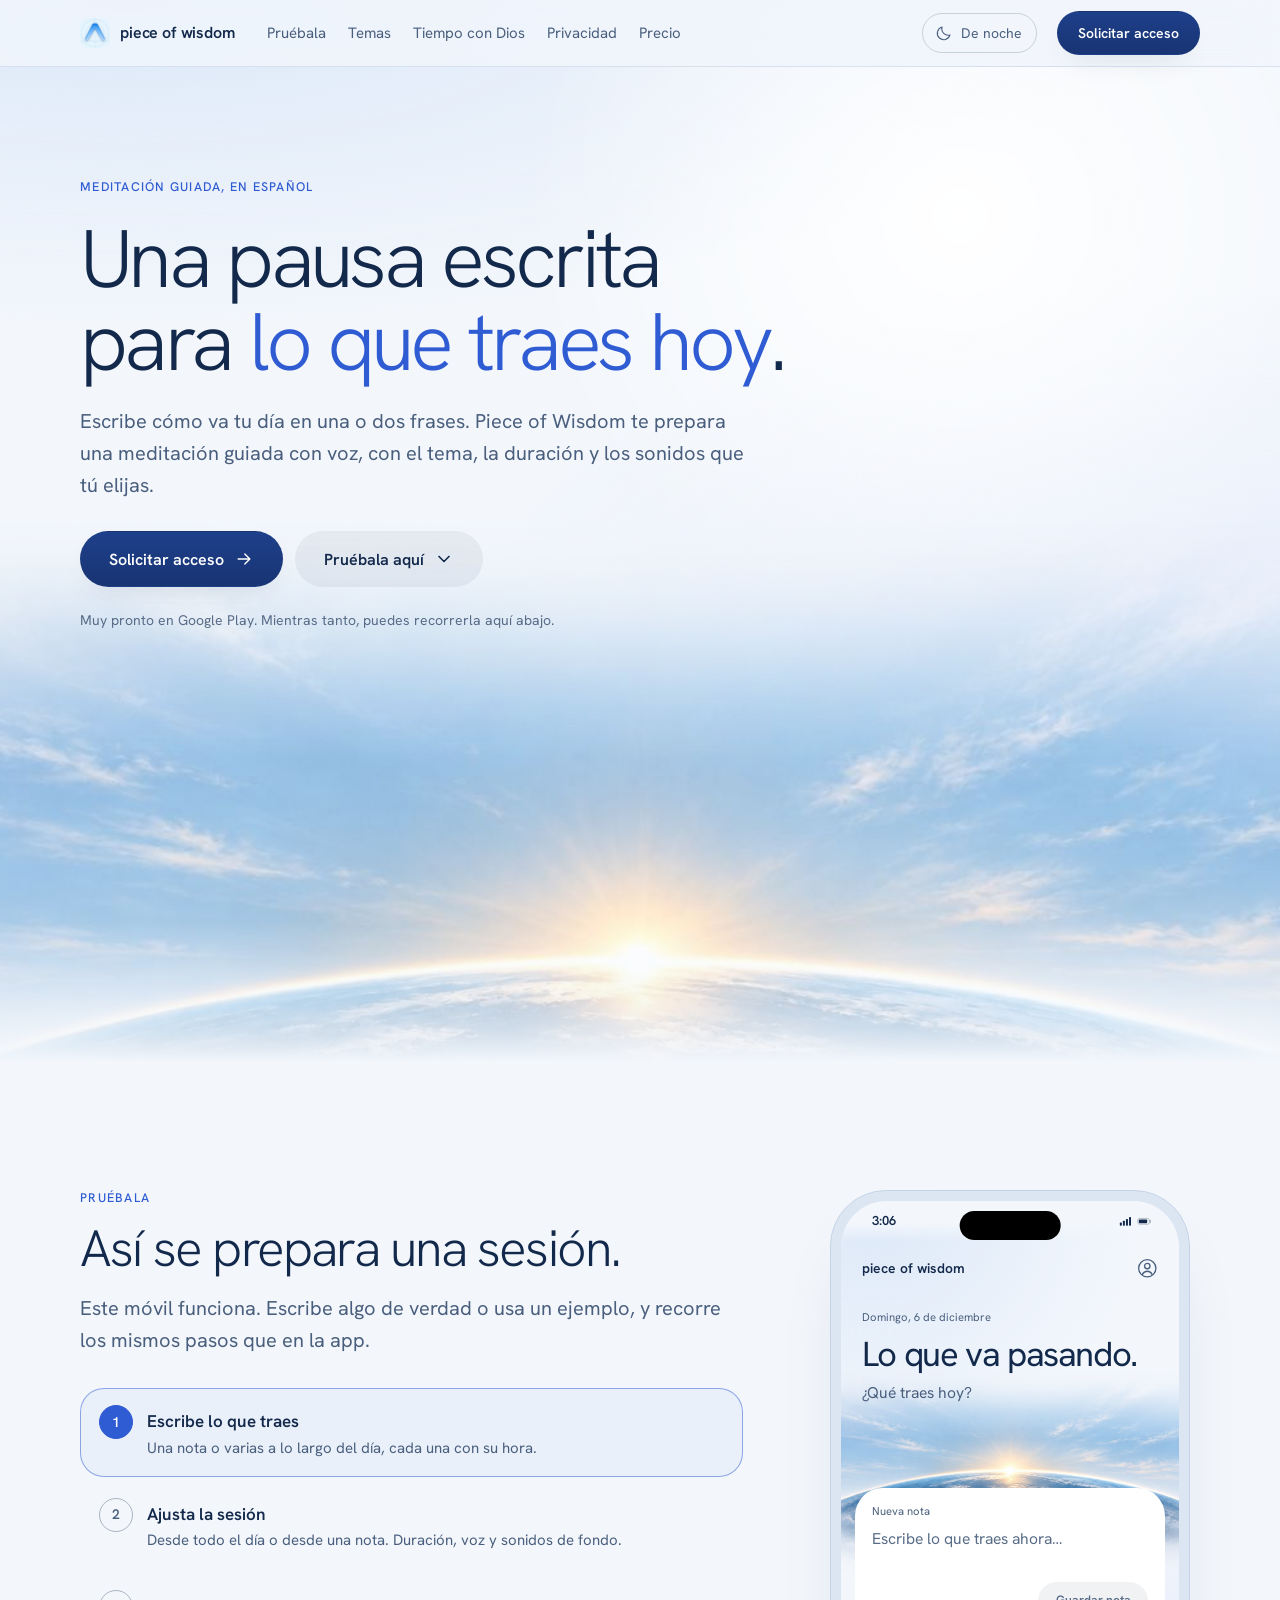
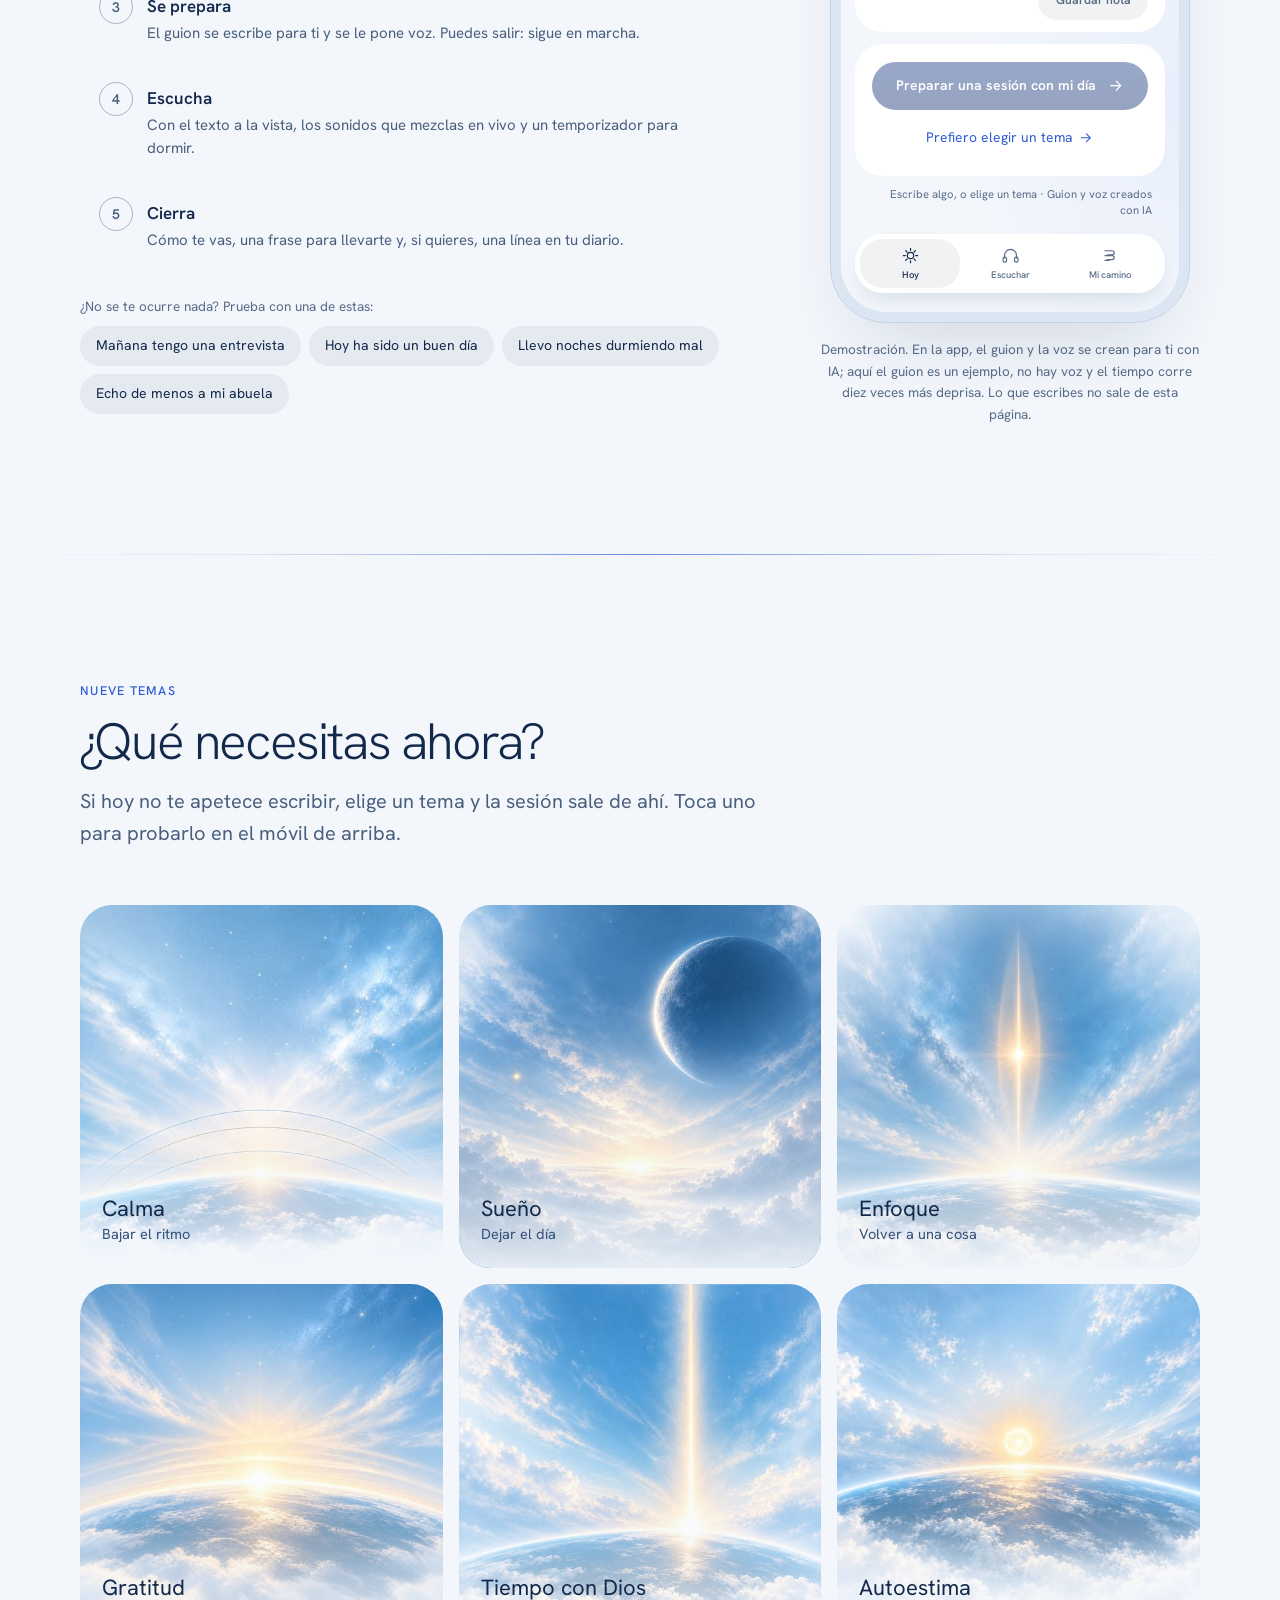
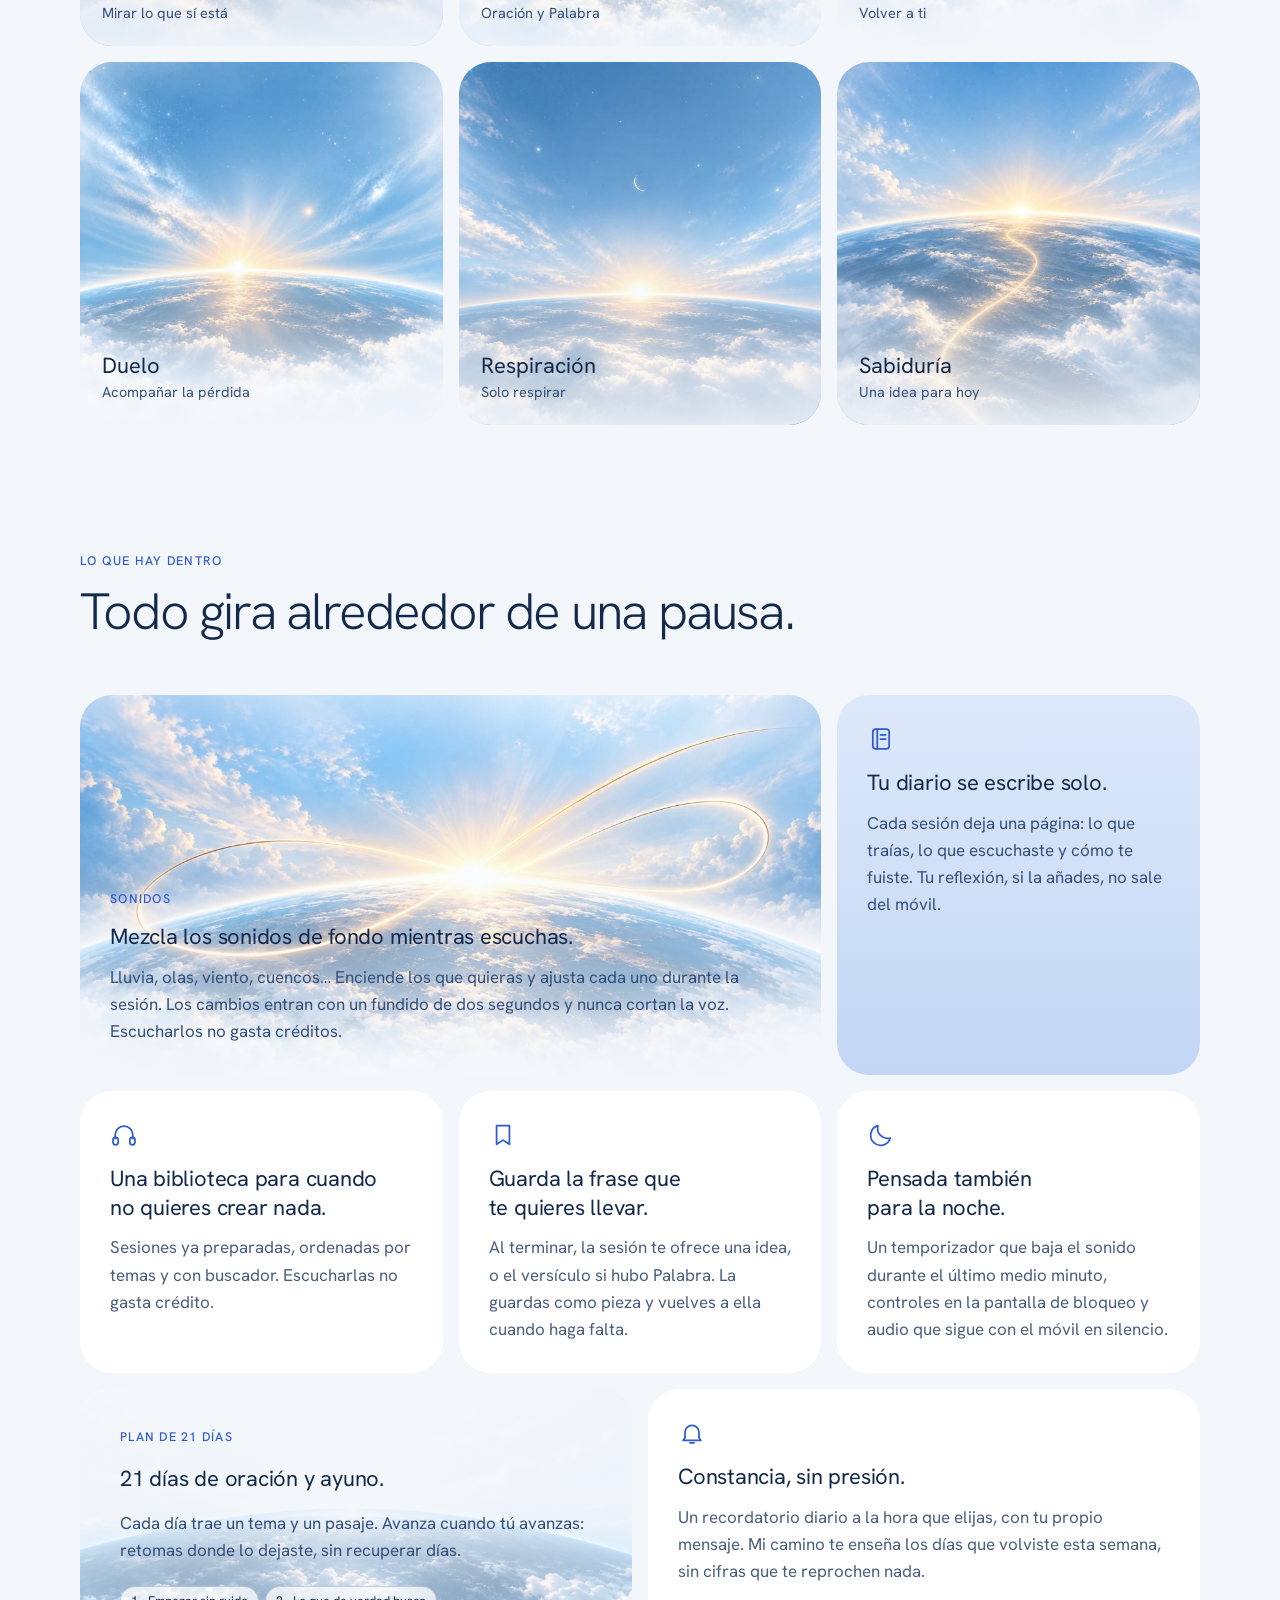
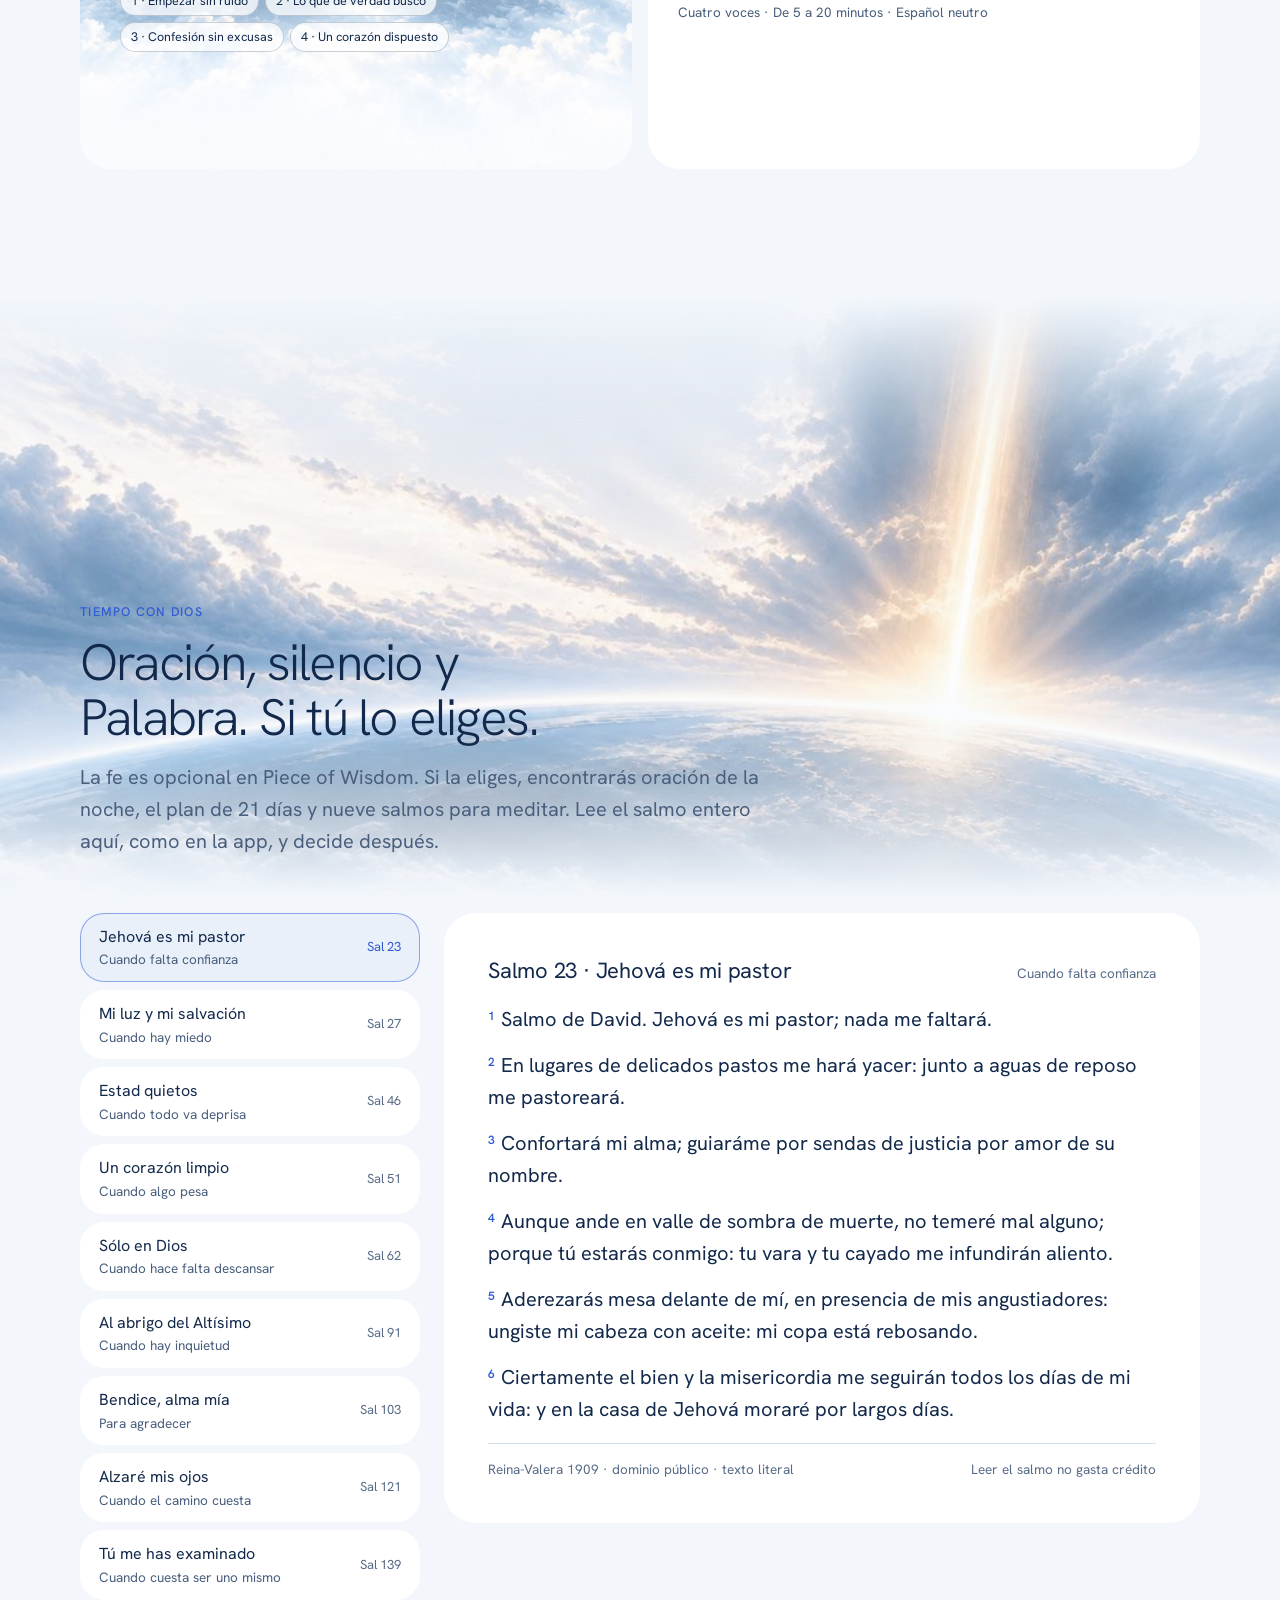
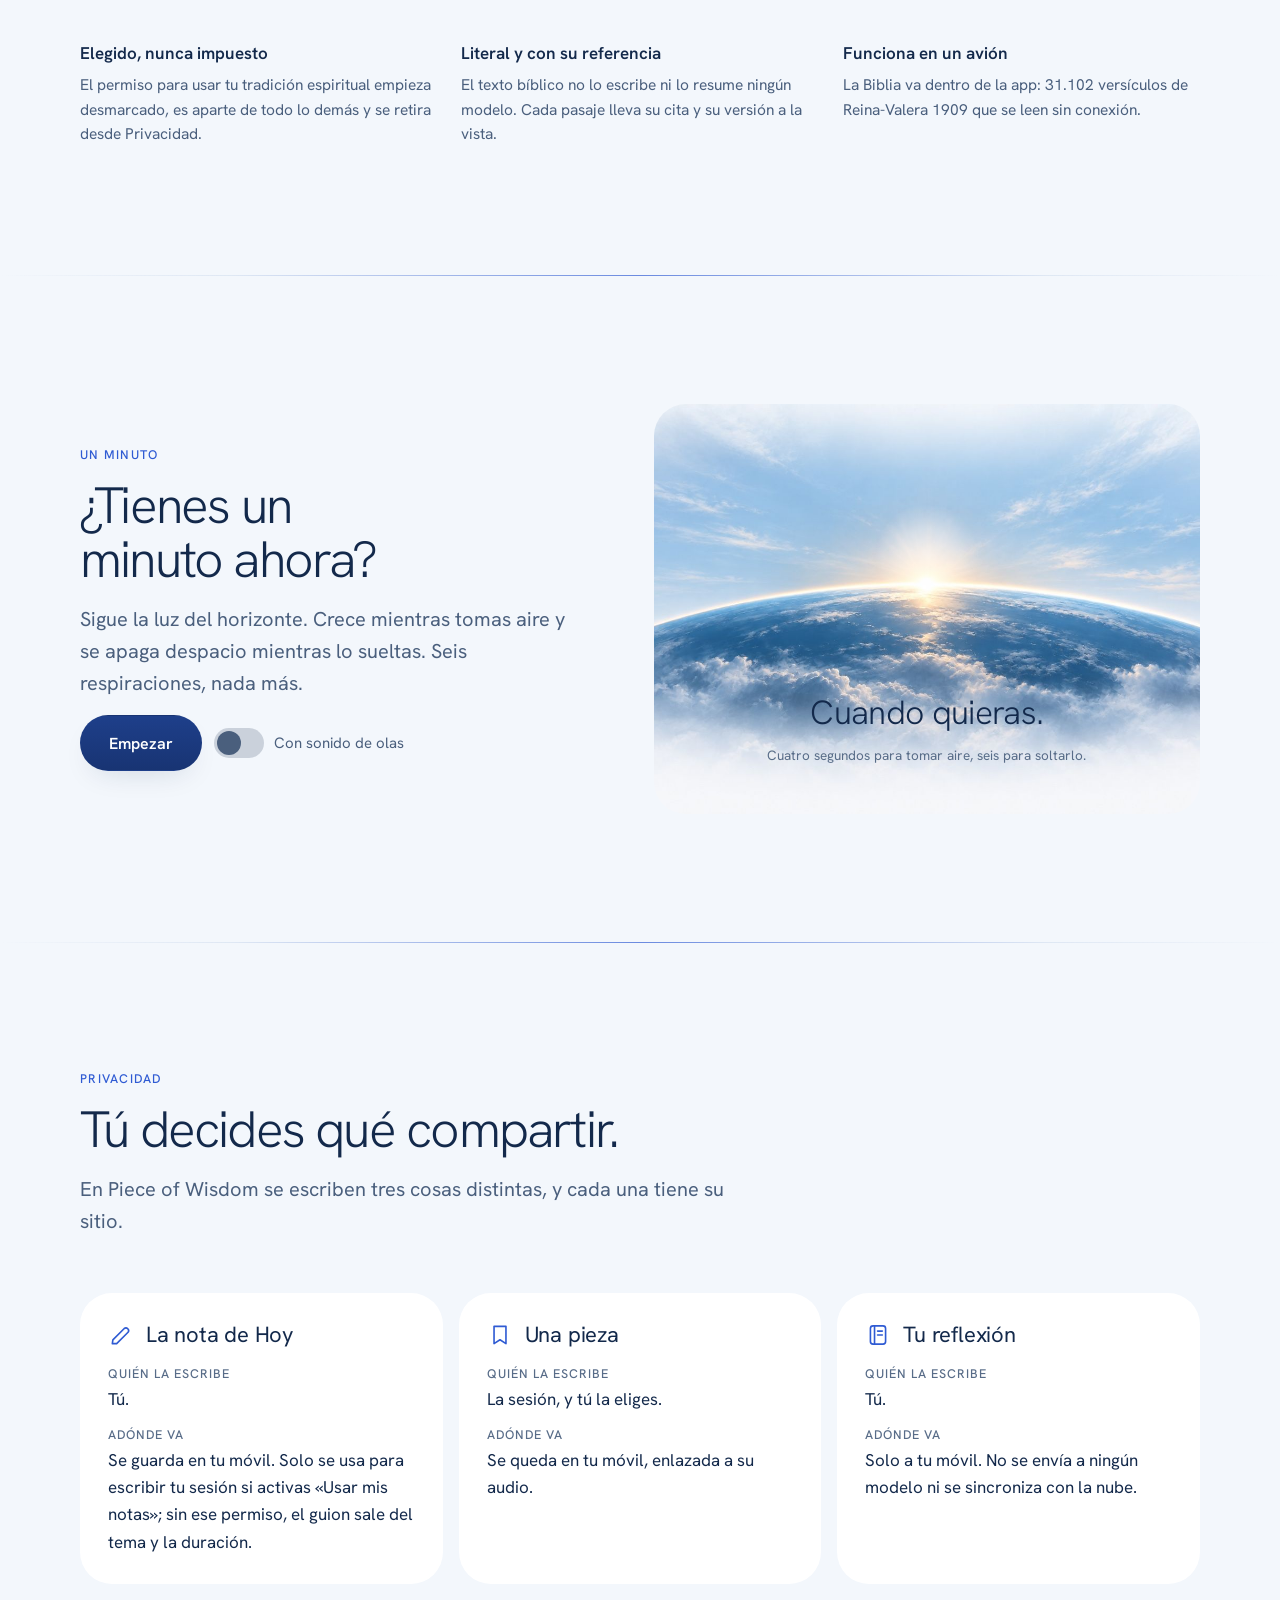
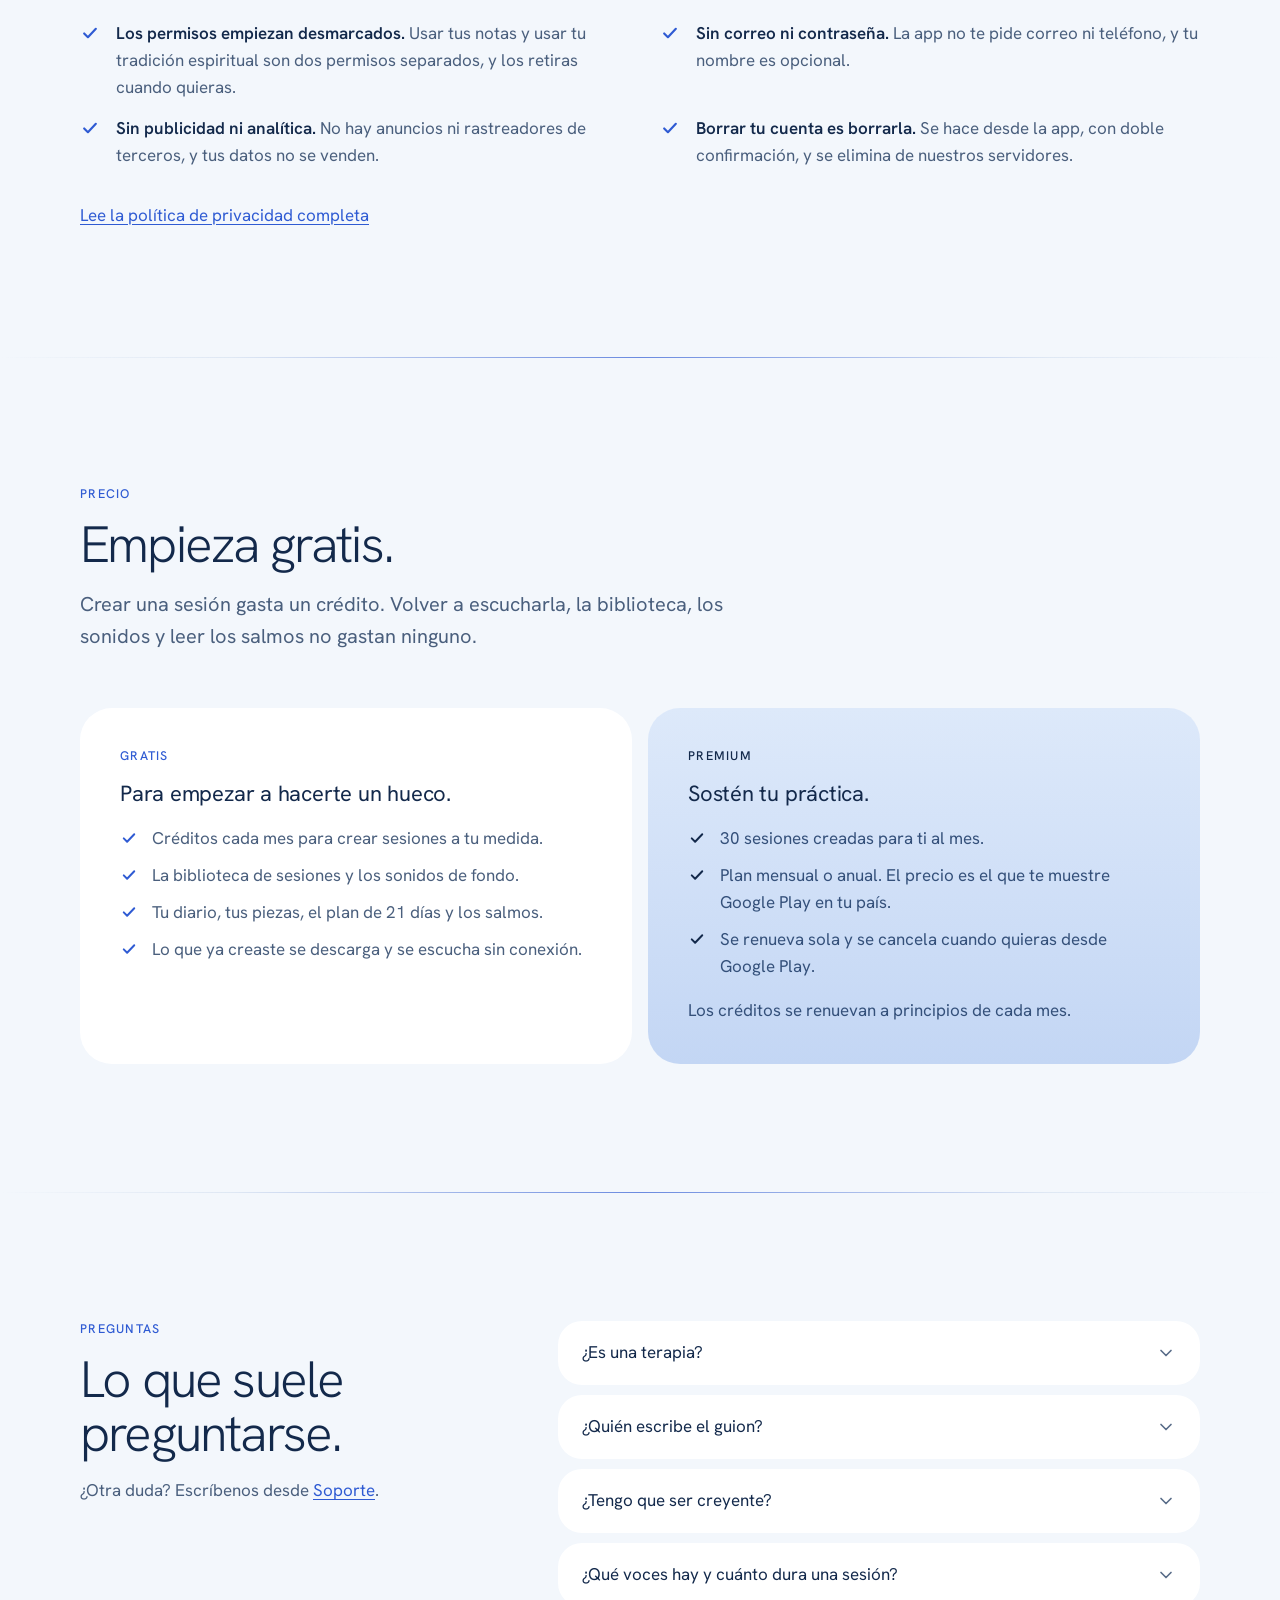
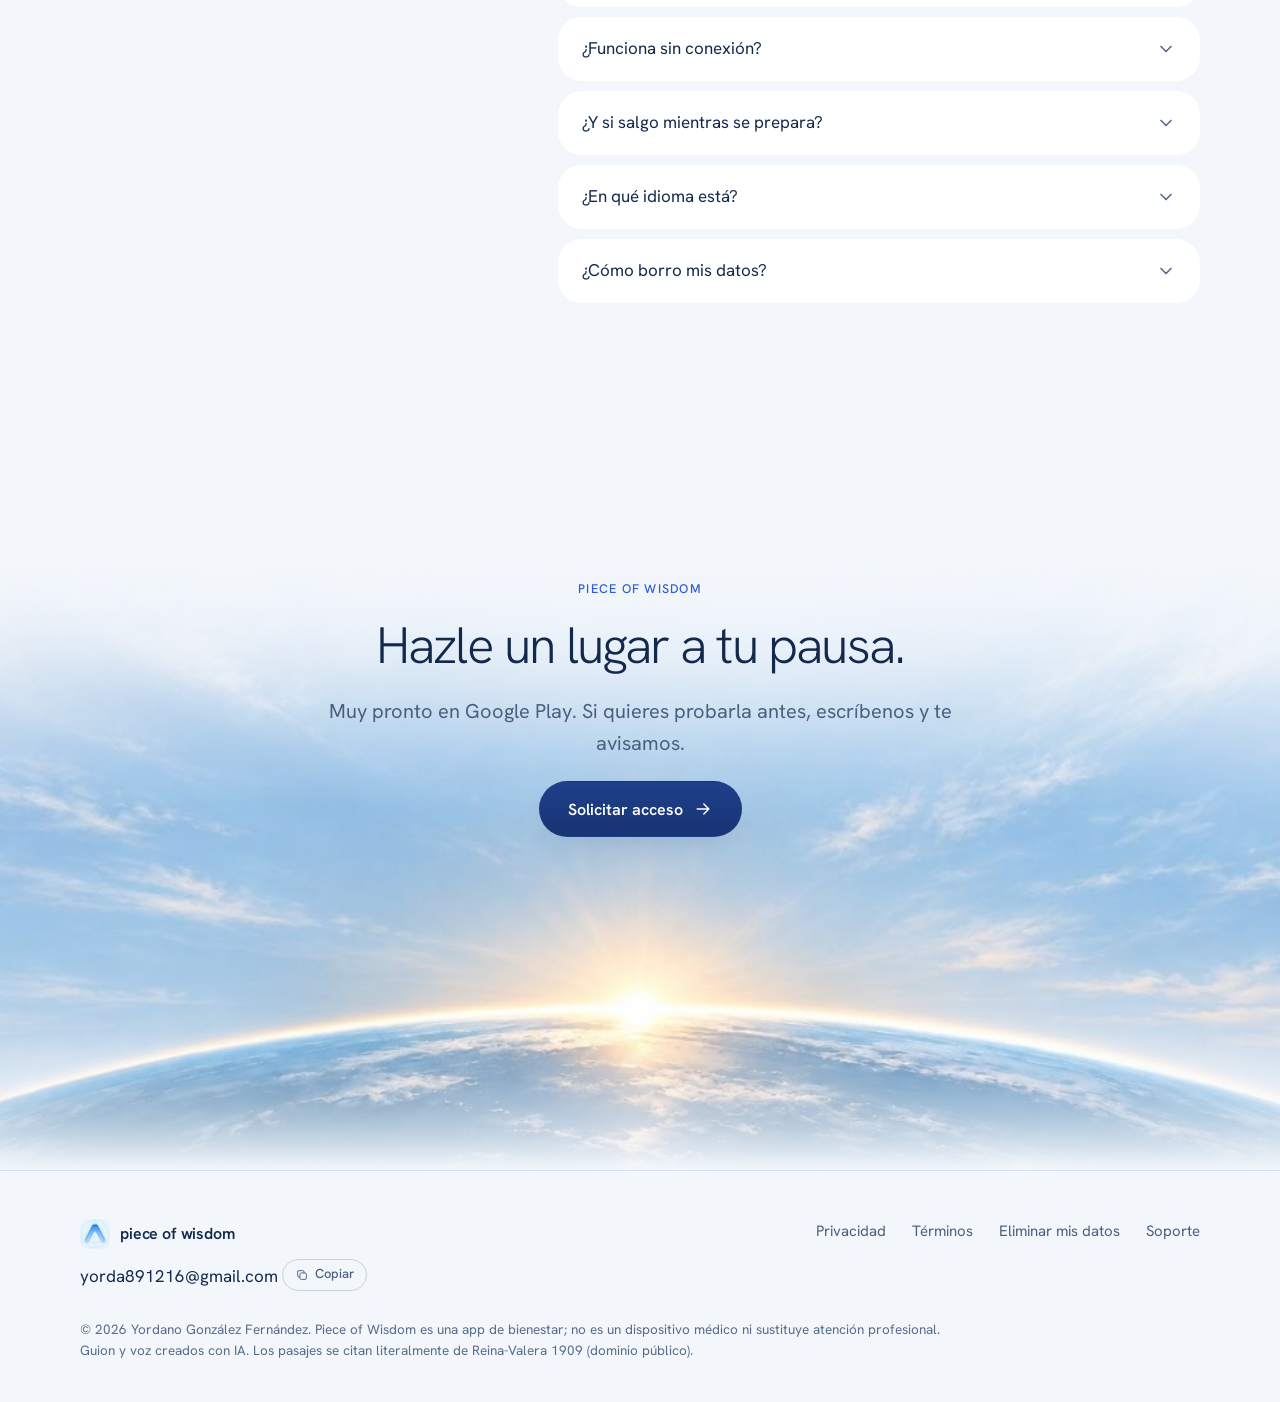
==== commit d0a1b14f: "Corrige textos de la web que no coincidían con la app La revisión de coherencia del 28 de octubre co" ====
--- a/index.html
+++ b/index.html
@@ -237,7 +237,7 @@
           <svg class="ico" aria-hidden="true"><use href="#i-campana"></use></svg>
           <h3 class="h3">Constancia, sin presión.</h3>
           <p>Un recordatorio diario a la hora que elijas, con tu propio mensaje. Mi camino te enseña los días que volviste esta semana, sin cifras que te reprochen nada.</p>
-          <p class="meta" style="margin-top:6px">Cuatro voces · 5, 10, 15 o 20 minutos · Español neutro</p>
+          <p class="meta" style="margin-top:6px">Cuatro voces · De 5 a 20 minutos · Español neutro</p>
         </article>
       </div>
     </div>
@@ -395,15 +395,15 @@
         </details>
         <details>
           <summary>¿Quién escribe el guion?<svg aria-hidden="true"><use href="#i-bajar"></use></svg></summary>
-          <p>Un modelo de lenguaje, a partir del tema, la duración y, si le das permiso, de lo que escribiste. La voz es sintética. Lo verás indicado siempre junto al botón de crear: «Guion y voz creados con IA».</p>
+          <p>Un modelo de lenguaje, a partir del tema, la duración y, si le das permiso, de lo que escribiste. La voz es sintética. La app lo indica al preparar y al escuchar cada sesión: «Guion y voz creados con IA».</p>
         </details>
         <details>
           <summary>¿Tengo que ser creyente?<svg aria-hidden="true"><use href="#i-bajar"></use></svg></summary>
-          <p>No. La fe es una opción más. Puedes usar toda la app sin responder a la pregunta sobre tu tradición, y Tiempo con Dios solo aparece si la eliges y das tu permiso.</p>
+          <p>No. La fe es una opción más. Puedes usar toda la app sin responder a la pregunta sobre tu tradición, y la sección Tiempo con Dios solo aparece si eliges una tradición cristiana y das tu permiso.</p>
         </details>
         <details>
           <summary>¿Qué voces hay y cuánto dura una sesión?<svg aria-hidden="true"><use href="#i-bajar"></use></svg></summary>
-          <p>Cuatro voces: Ruth, muy suave, para dormir; Mateo, grave y pausado; Elena, castellana, cálida y lenta; y Samuel, de tono pastoral. Cada sesión dura 5, 10, 15 o 20 minutos.</p>
+          <p>Cuatro voces: Ruth, muy suave, para dormir; Mateo, grave y pausado; Elena, castellana, cálida y lenta; y Samuel, de tono pastoral. Las sesiones que creas duran 5, 10, 15 o 20 minutos, y las del plan de 21 días, de 10 a 14.</p>
         </details>
         <details>
           <summary>¿Funciona sin conexión?<svg aria-hidden="true"><use href="#i-bajar"></use></svg></summary>
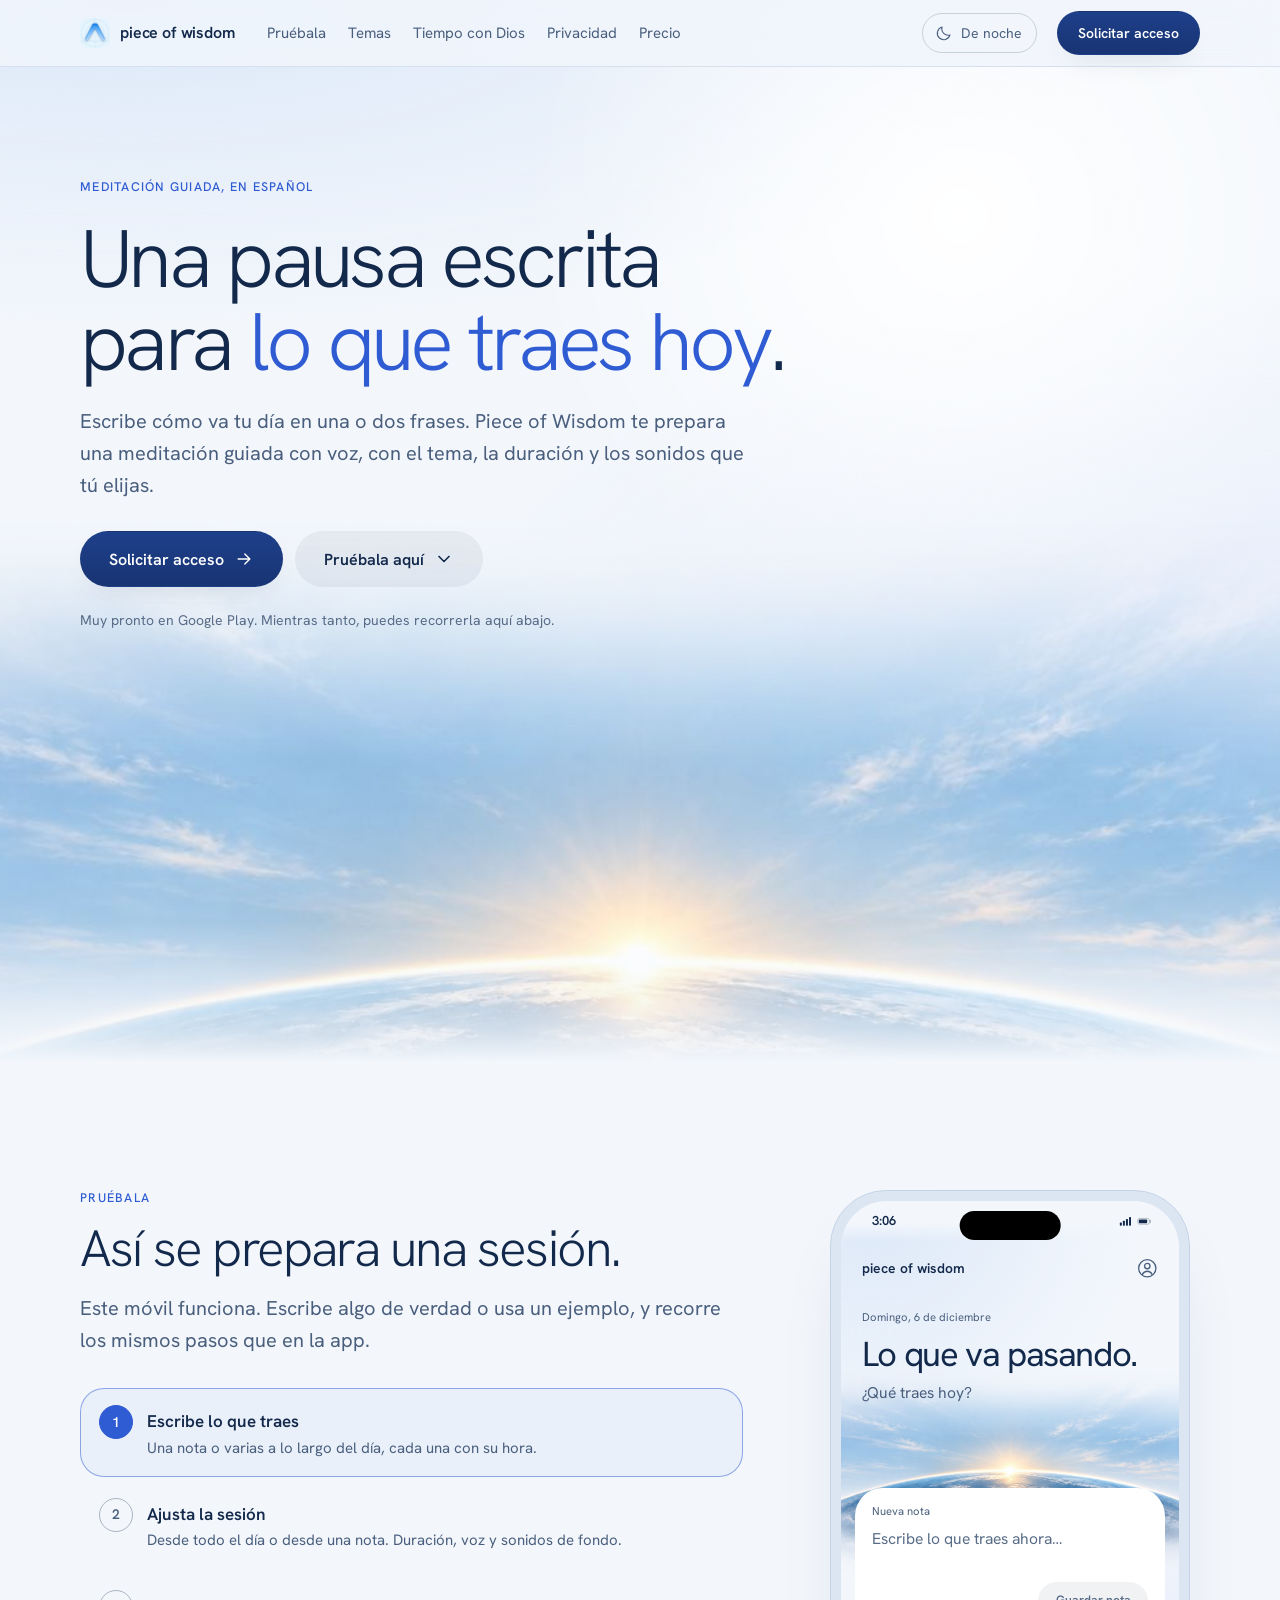
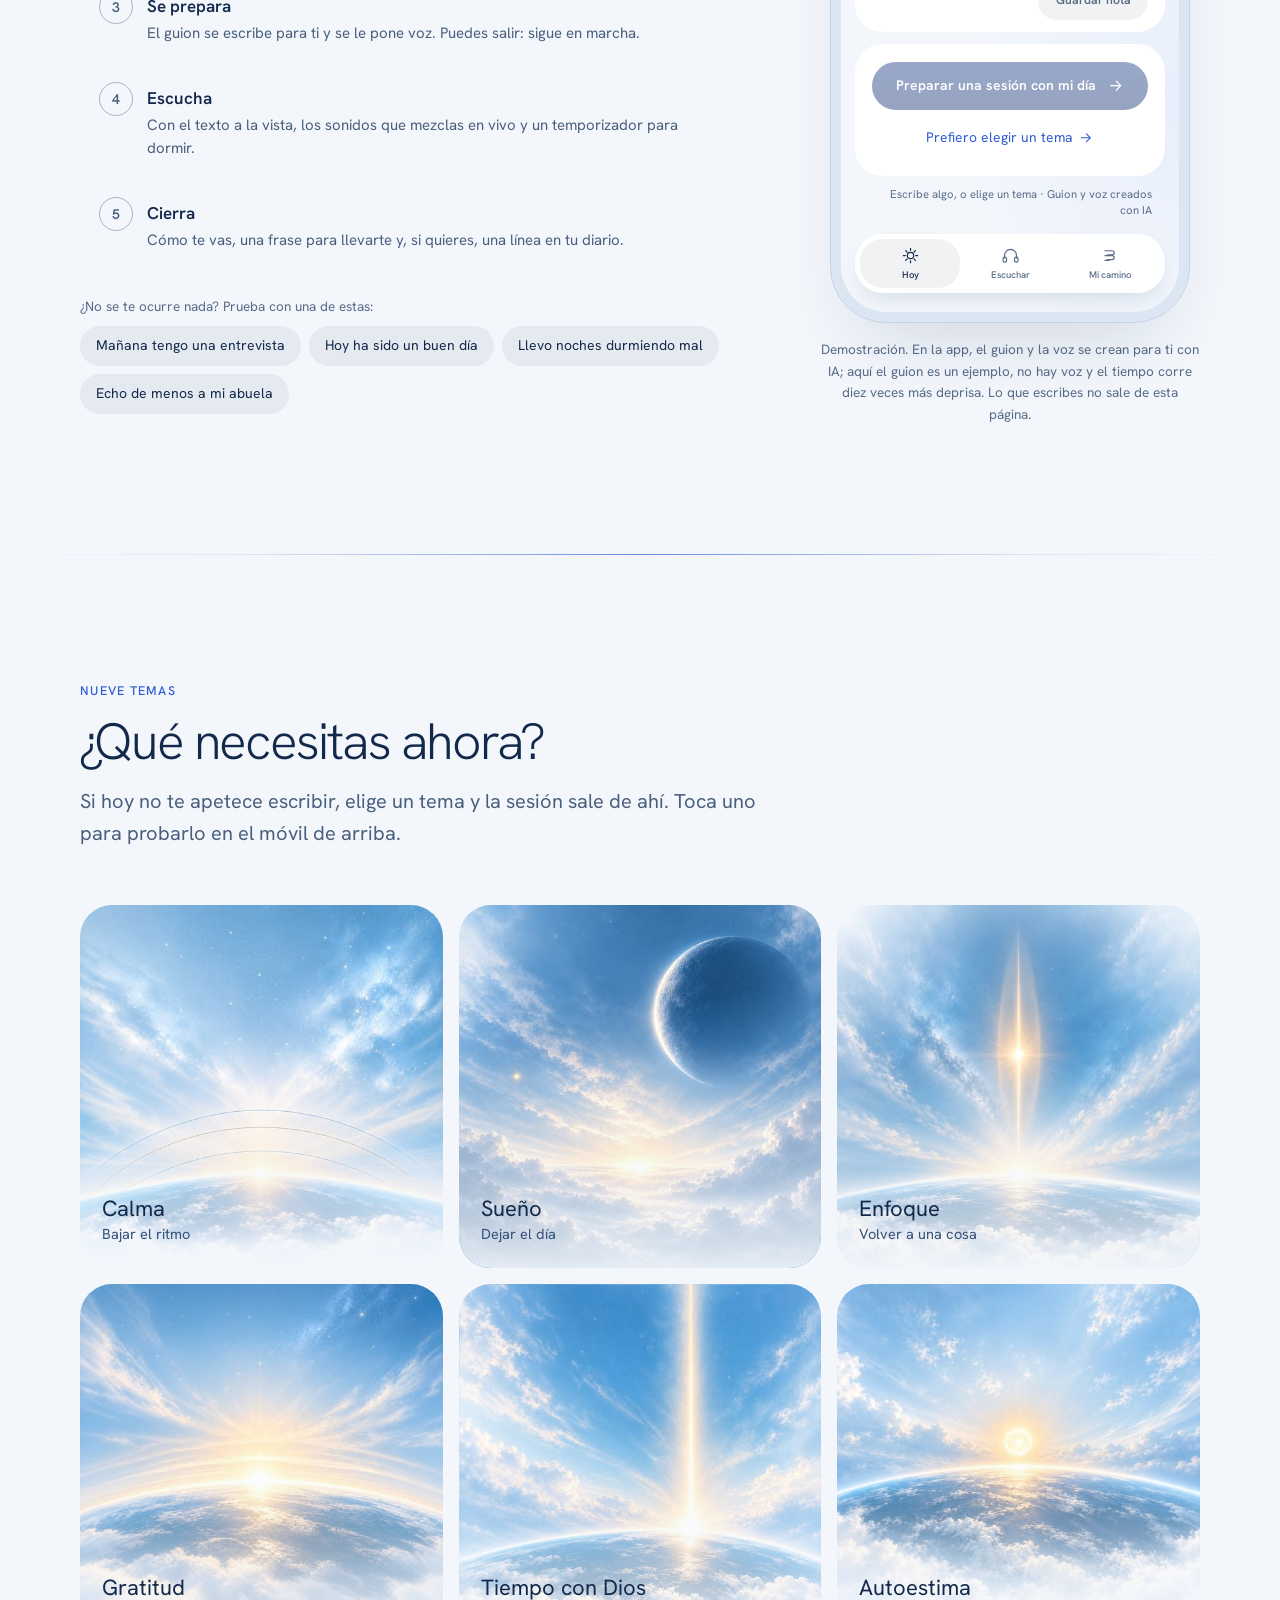
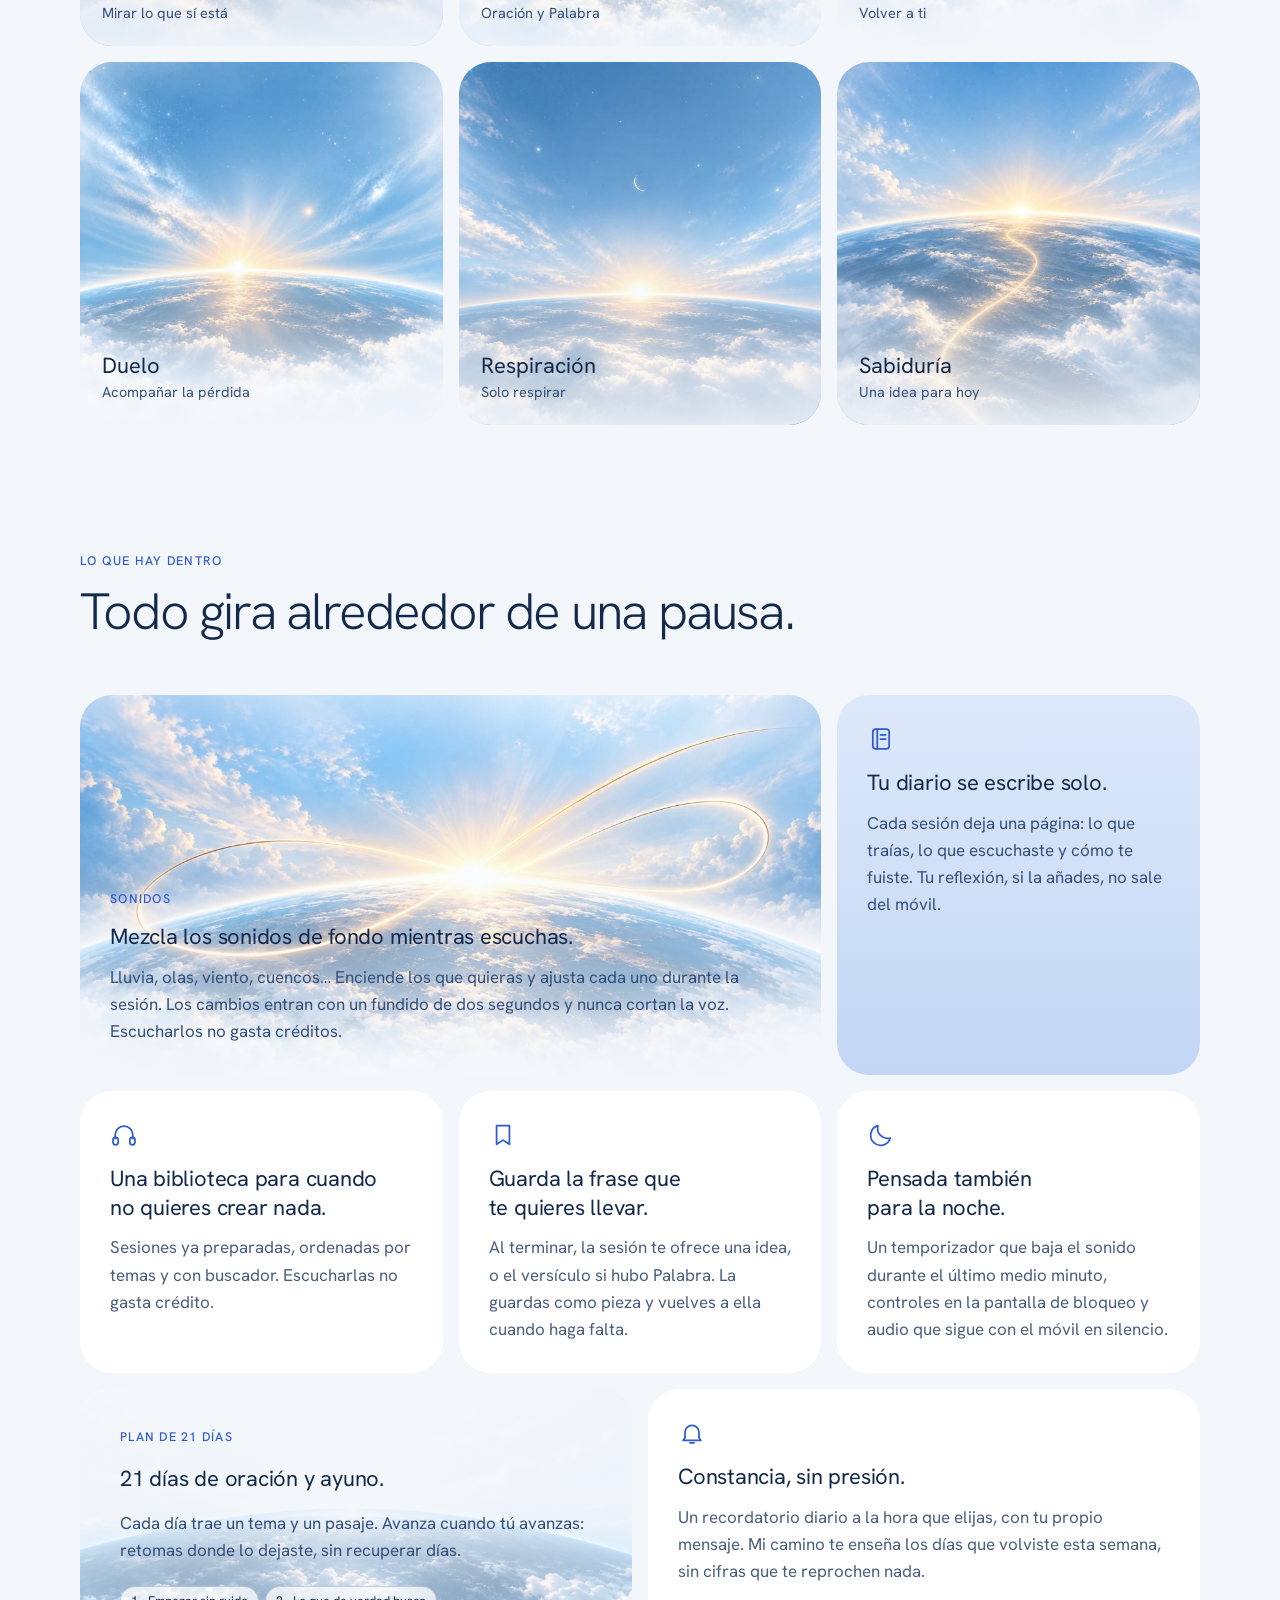
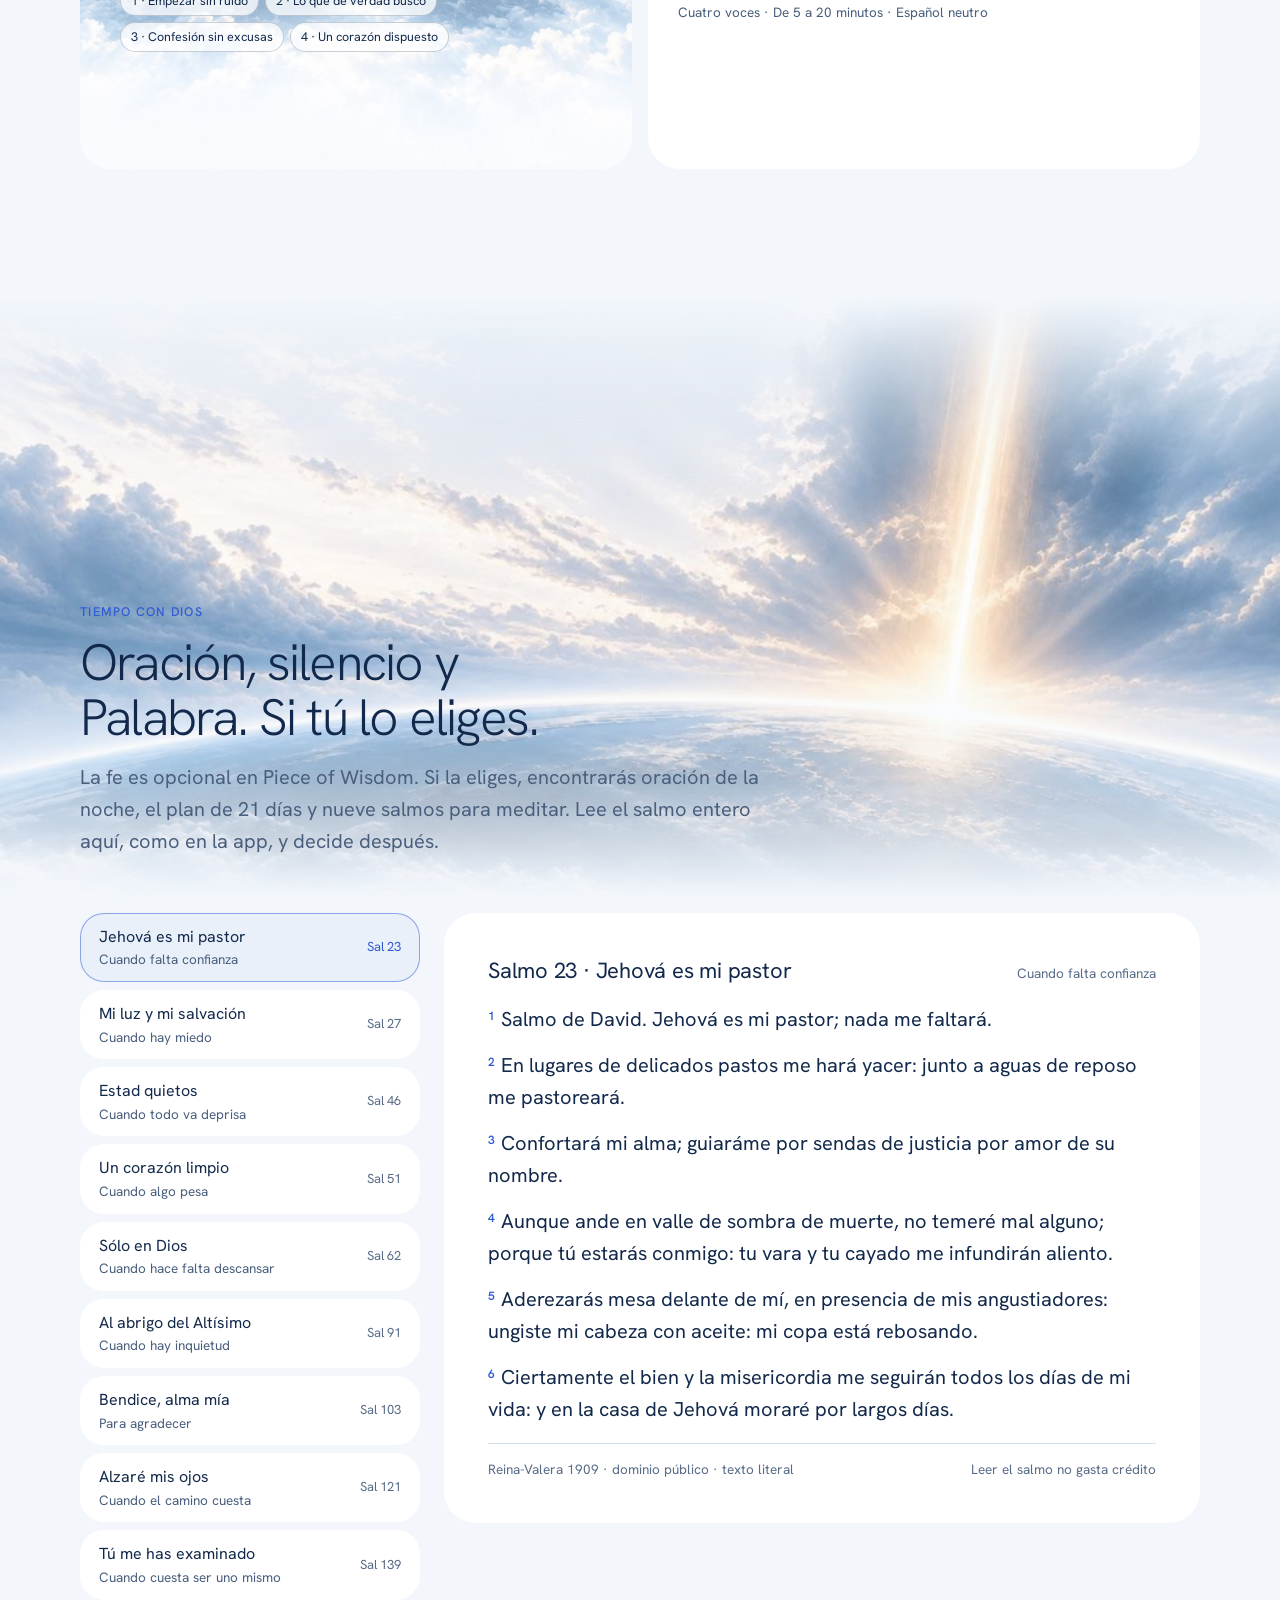
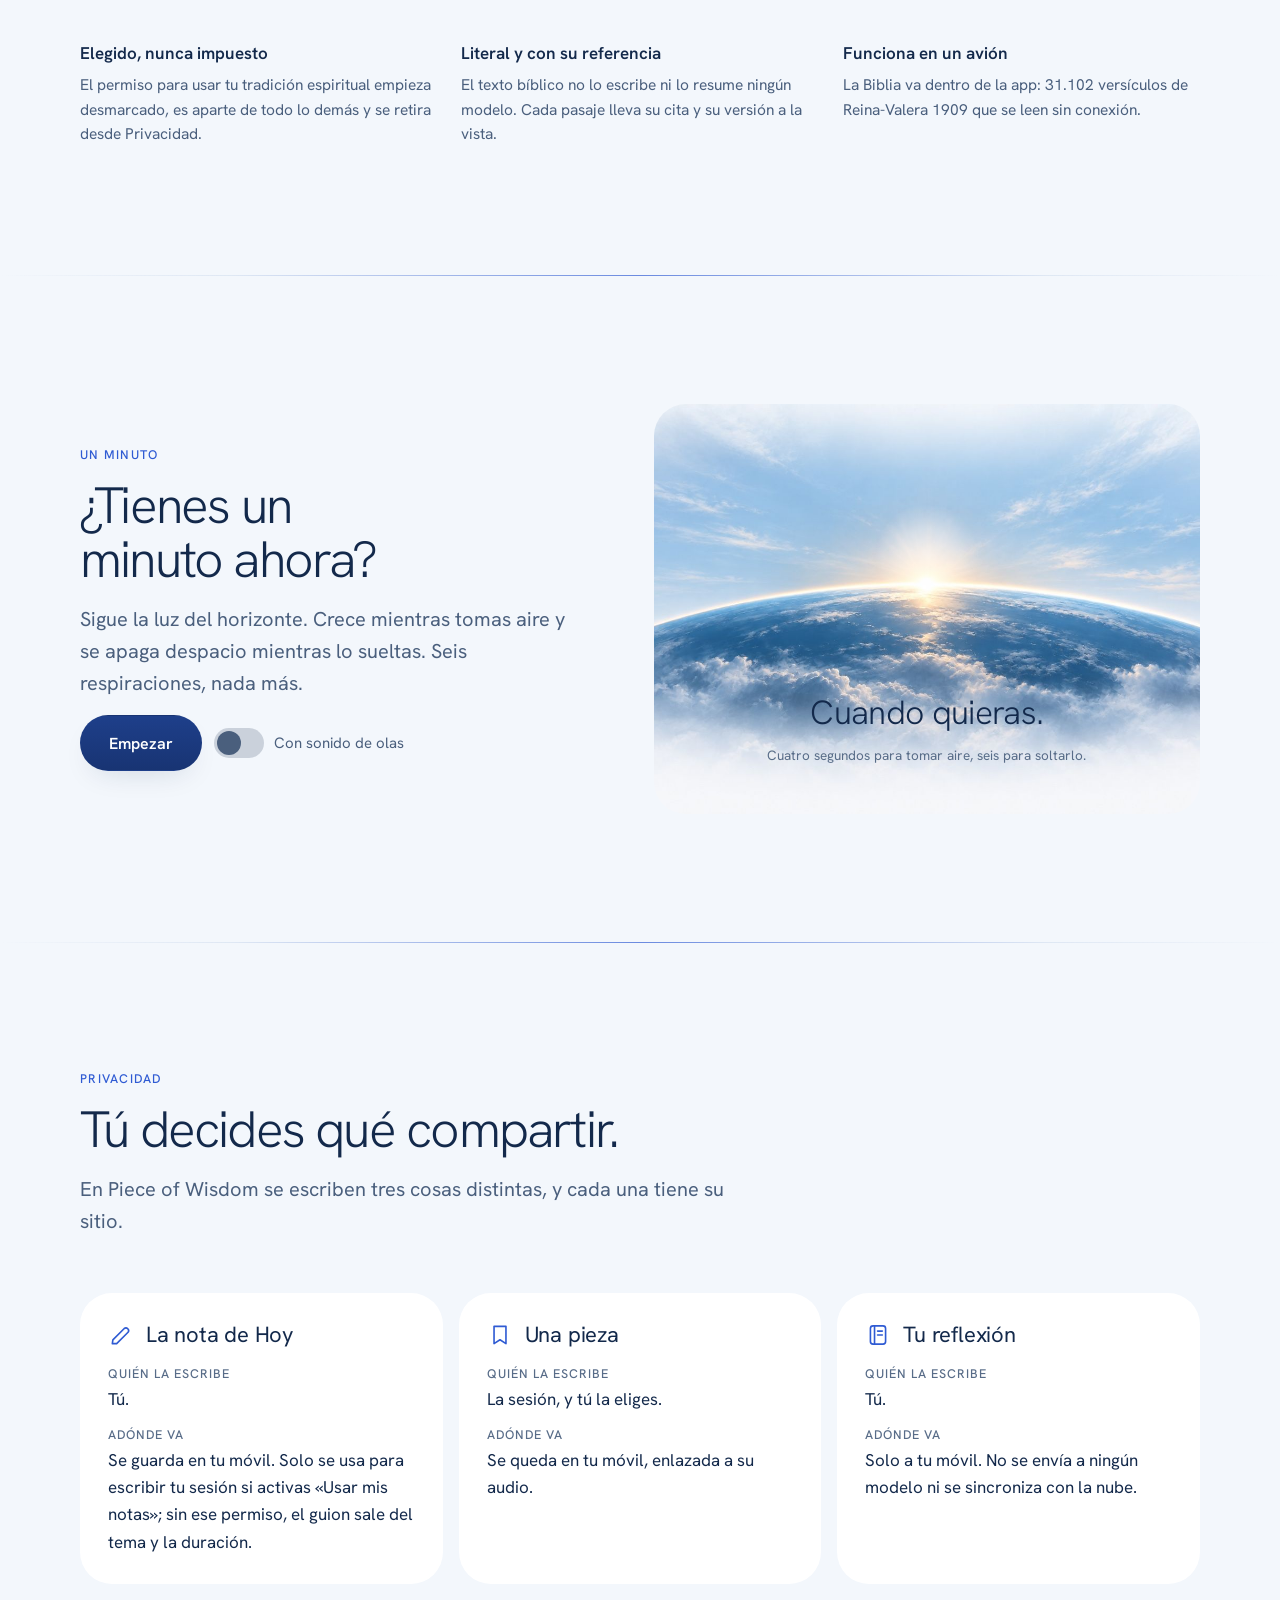
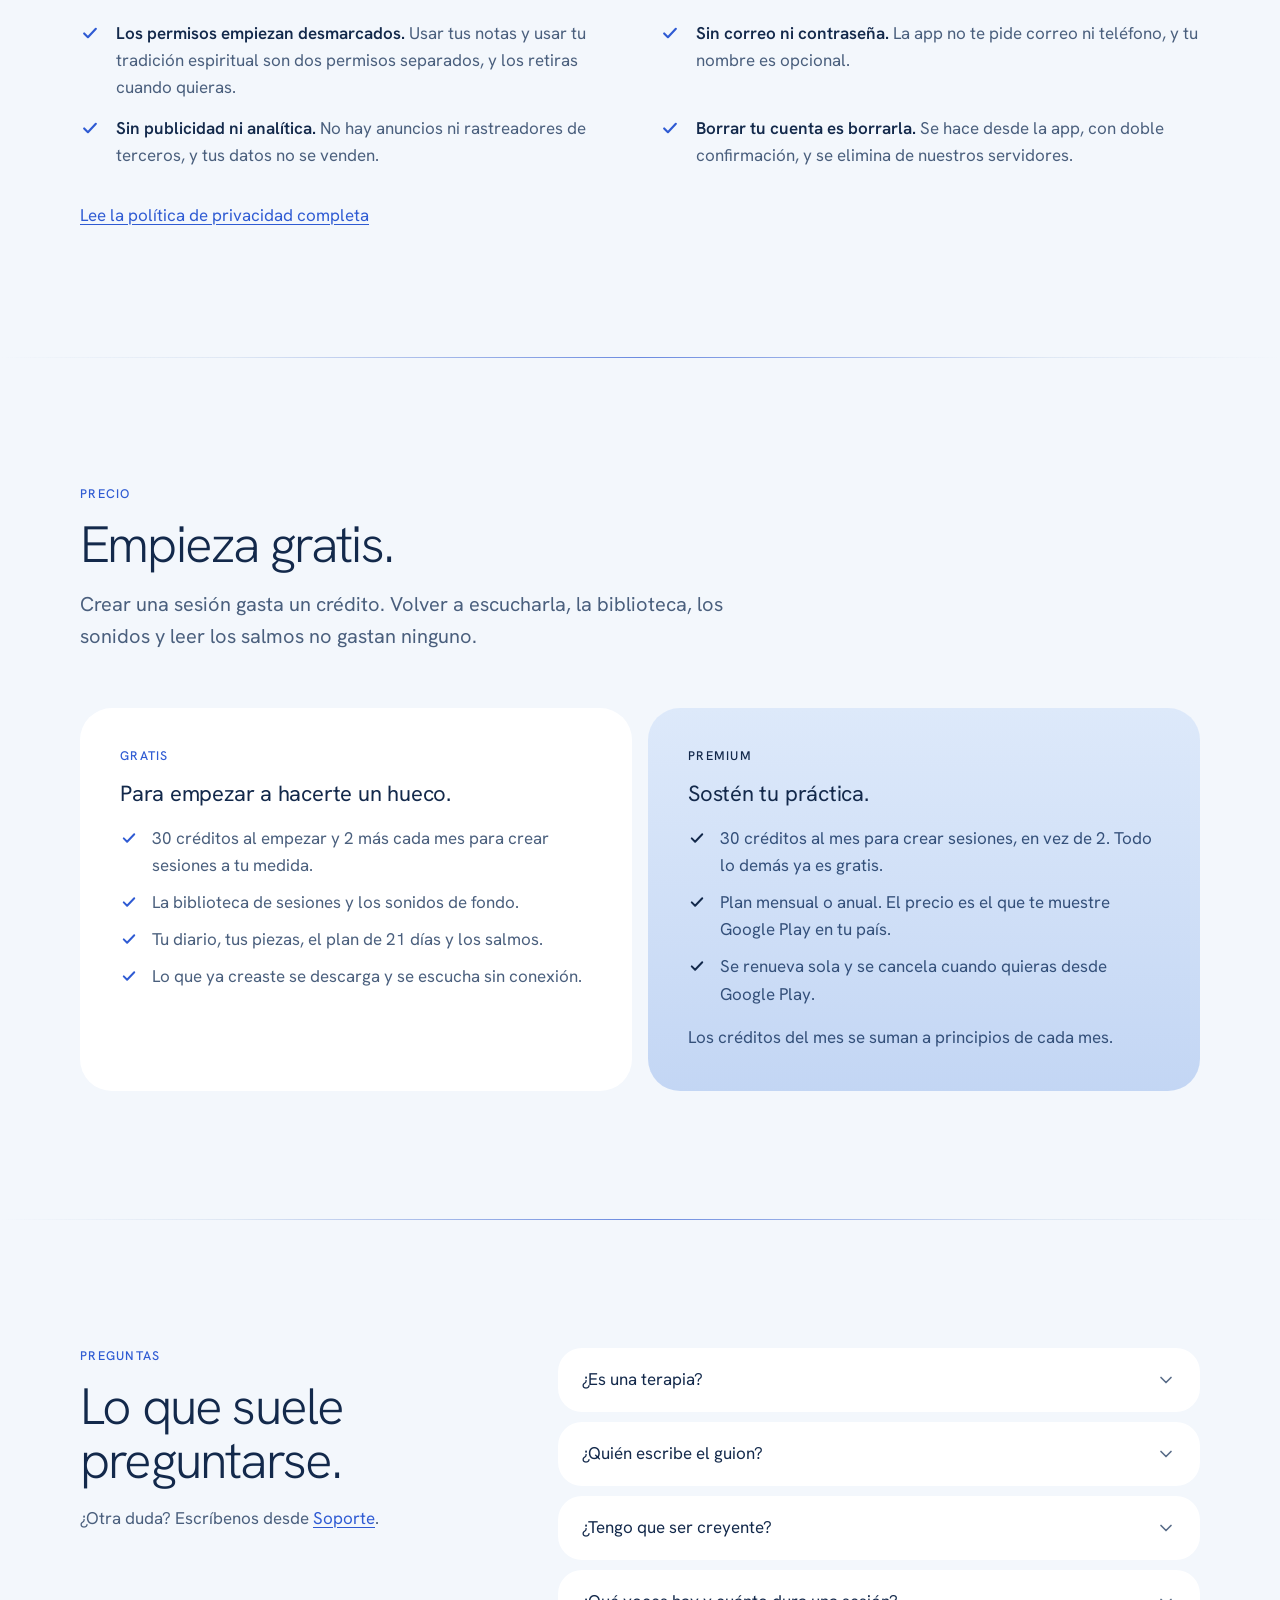
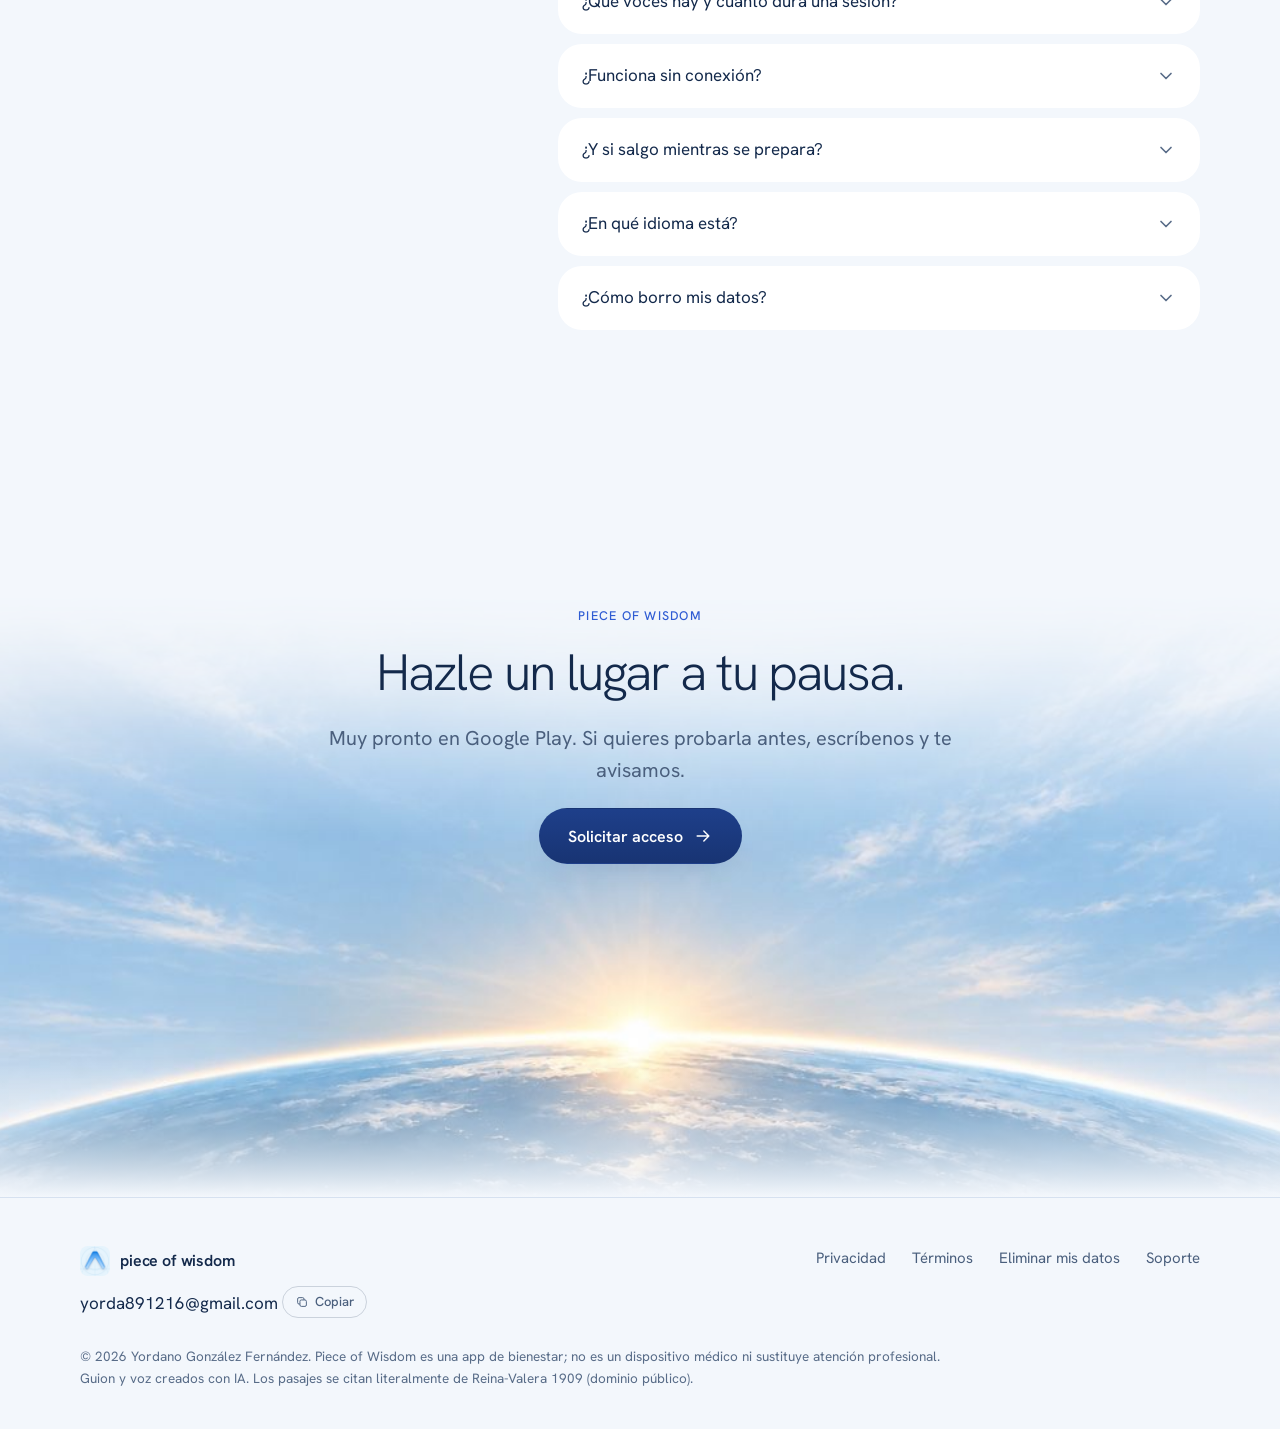
==== commit 5e0f5e14: "Alinea créditos, Premium y borrado con la app - Gratis: 30 créditos al empezar y 2 cada mes. Premium" ====
--- a/index.html
+++ b/index.html
@@ -357,7 +357,7 @@
           <p class="eyebrow">Gratis</p>
           <h3 class="h3">Para empezar a hacerte un hueco.</h3>
           <ul>
-            <li><svg aria-hidden="true"><use href="#i-check"></use></svg>Créditos cada mes para crear sesiones a tu medida.</li>
+            <li><svg aria-hidden="true"><use href="#i-check"></use></svg>30 créditos al empezar y 2 más cada mes para crear sesiones a tu medida.</li>
             <li><svg aria-hidden="true"><use href="#i-check"></use></svg>La biblioteca de sesiones y los sonidos de fondo.</li>
             <li><svg aria-hidden="true"><use href="#i-check"></use></svg>Tu diario, tus piezas, el plan de 21 días y los salmos.</li>
             <li><svg aria-hidden="true"><use href="#i-check"></use></svg>Lo que ya creaste se descarga y se escucha sin conexión.</li>
@@ -367,11 +367,11 @@
           <p class="eyebrow">Premium</p>
           <h3 class="h3">Sostén tu práctica.</h3>
           <ul>
-            <li><svg aria-hidden="true"><use href="#i-check"></use></svg>30 sesiones creadas para ti al mes.</li>
+            <li><svg aria-hidden="true"><use href="#i-check"></use></svg>30 créditos al mes para crear sesiones, en vez de 2. Todo lo demás ya es gratis.</li>
             <li><svg aria-hidden="true"><use href="#i-check"></use></svg>Plan mensual o anual. El precio es el que te muestre Google Play en tu país.</li>
             <li><svg aria-hidden="true"><use href="#i-check"></use></svg>Se renueva sola y se cancela cuando quieras desde Google Play.</li>
           </ul>
-          <p class="body">Los créditos se renuevan a principios de cada mes.</p>
+          <p class="body">Los créditos del mes se suman a principios de cada mes.</p>
         </article>
       </div>
     </div>
@@ -399,7 +399,7 @@
         </details>
         <details>
           <summary>¿Tengo que ser creyente?<svg aria-hidden="true"><use href="#i-bajar"></use></svg></summary>
-          <p>No. La fe es una opción más. Puedes usar toda la app sin responder a la pregunta sobre tu tradición, y la sección Tiempo con Dios solo aparece si eliges una tradición cristiana y das tu permiso.</p>
+          <p>No. La fe es una opción más. Puedes usar toda la app sin responder a la pregunta sobre tu tradición, y la sección Tiempo con Dios solo aparece si eliges una tradición cristiana y das tu permiso. El tema «Tiempo con Dios» al preparar una sesión sí está abierto a cualquiera que quiera elegirlo.</p>
         </details>
         <details>
           <summary>¿Qué voces hay y cuánto dura una sesión?<svg aria-hidden="true"><use href="#i-bajar"></use></svg></summary>
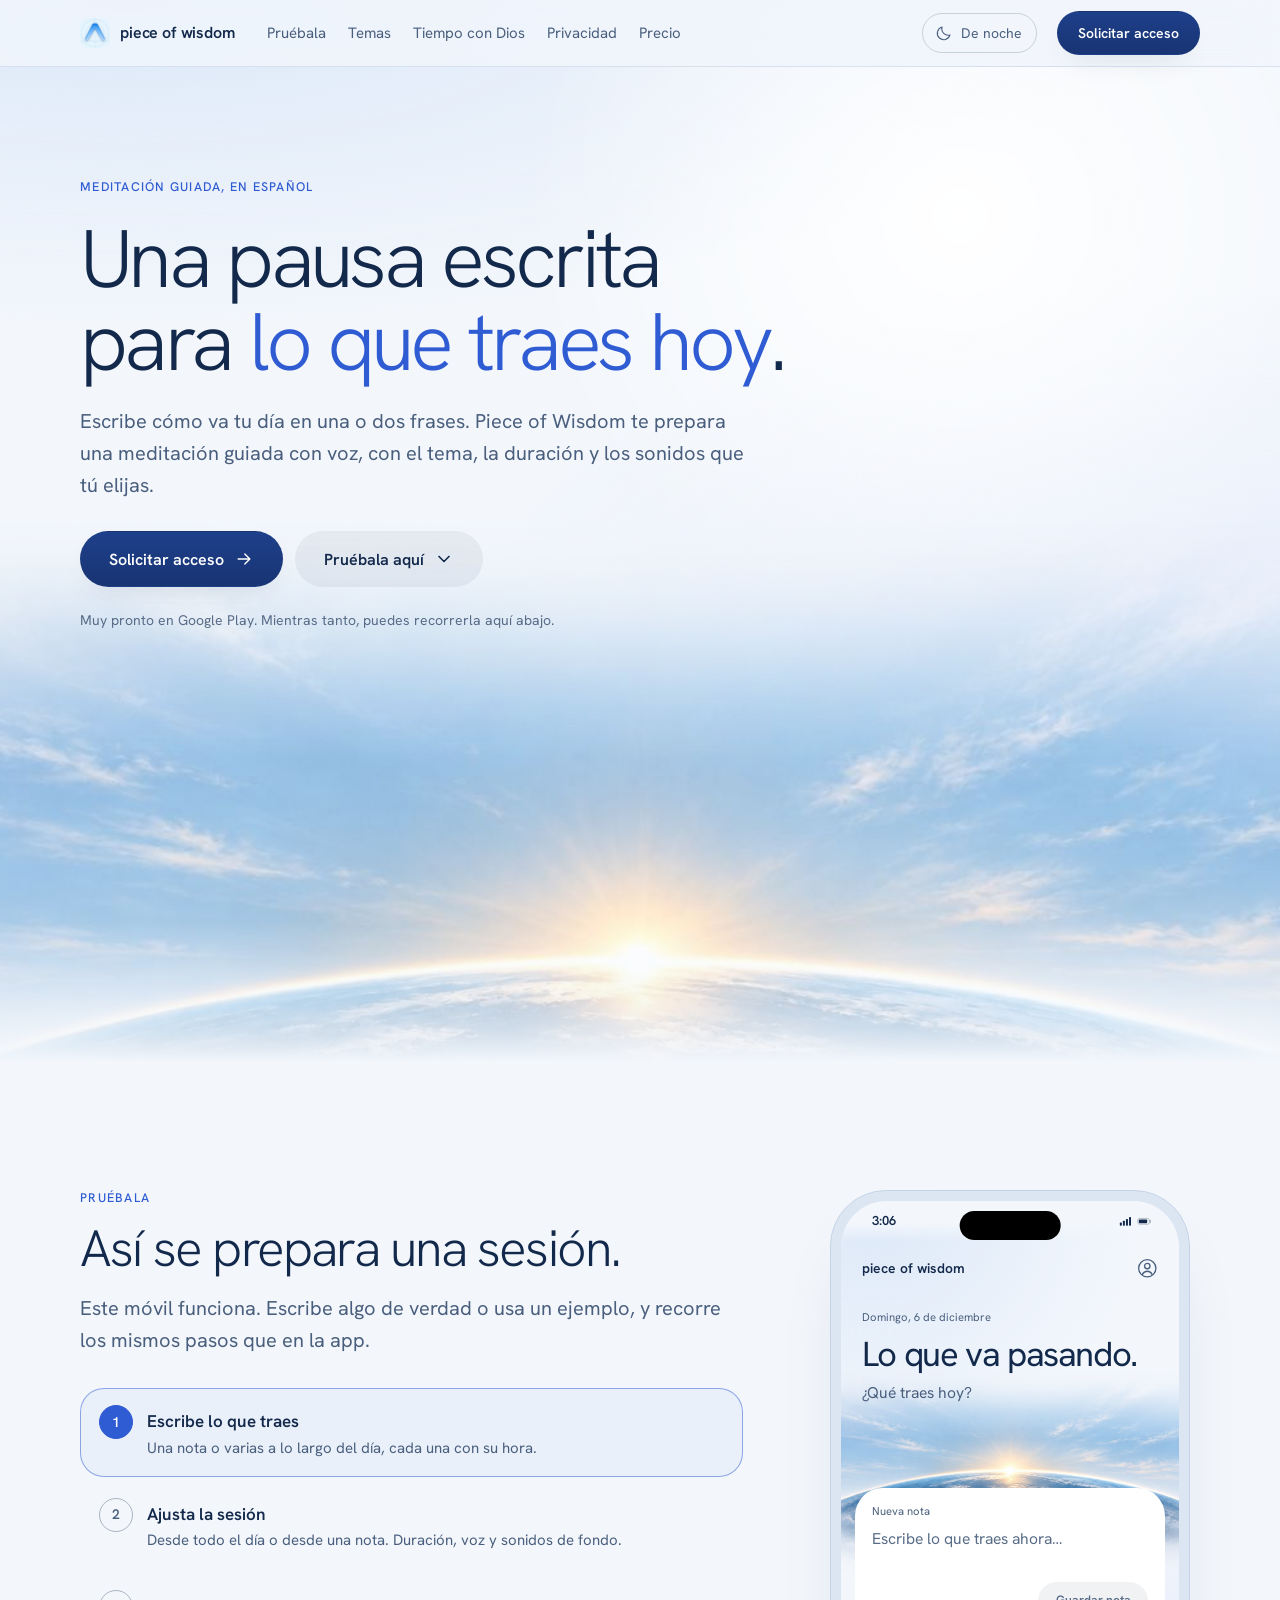
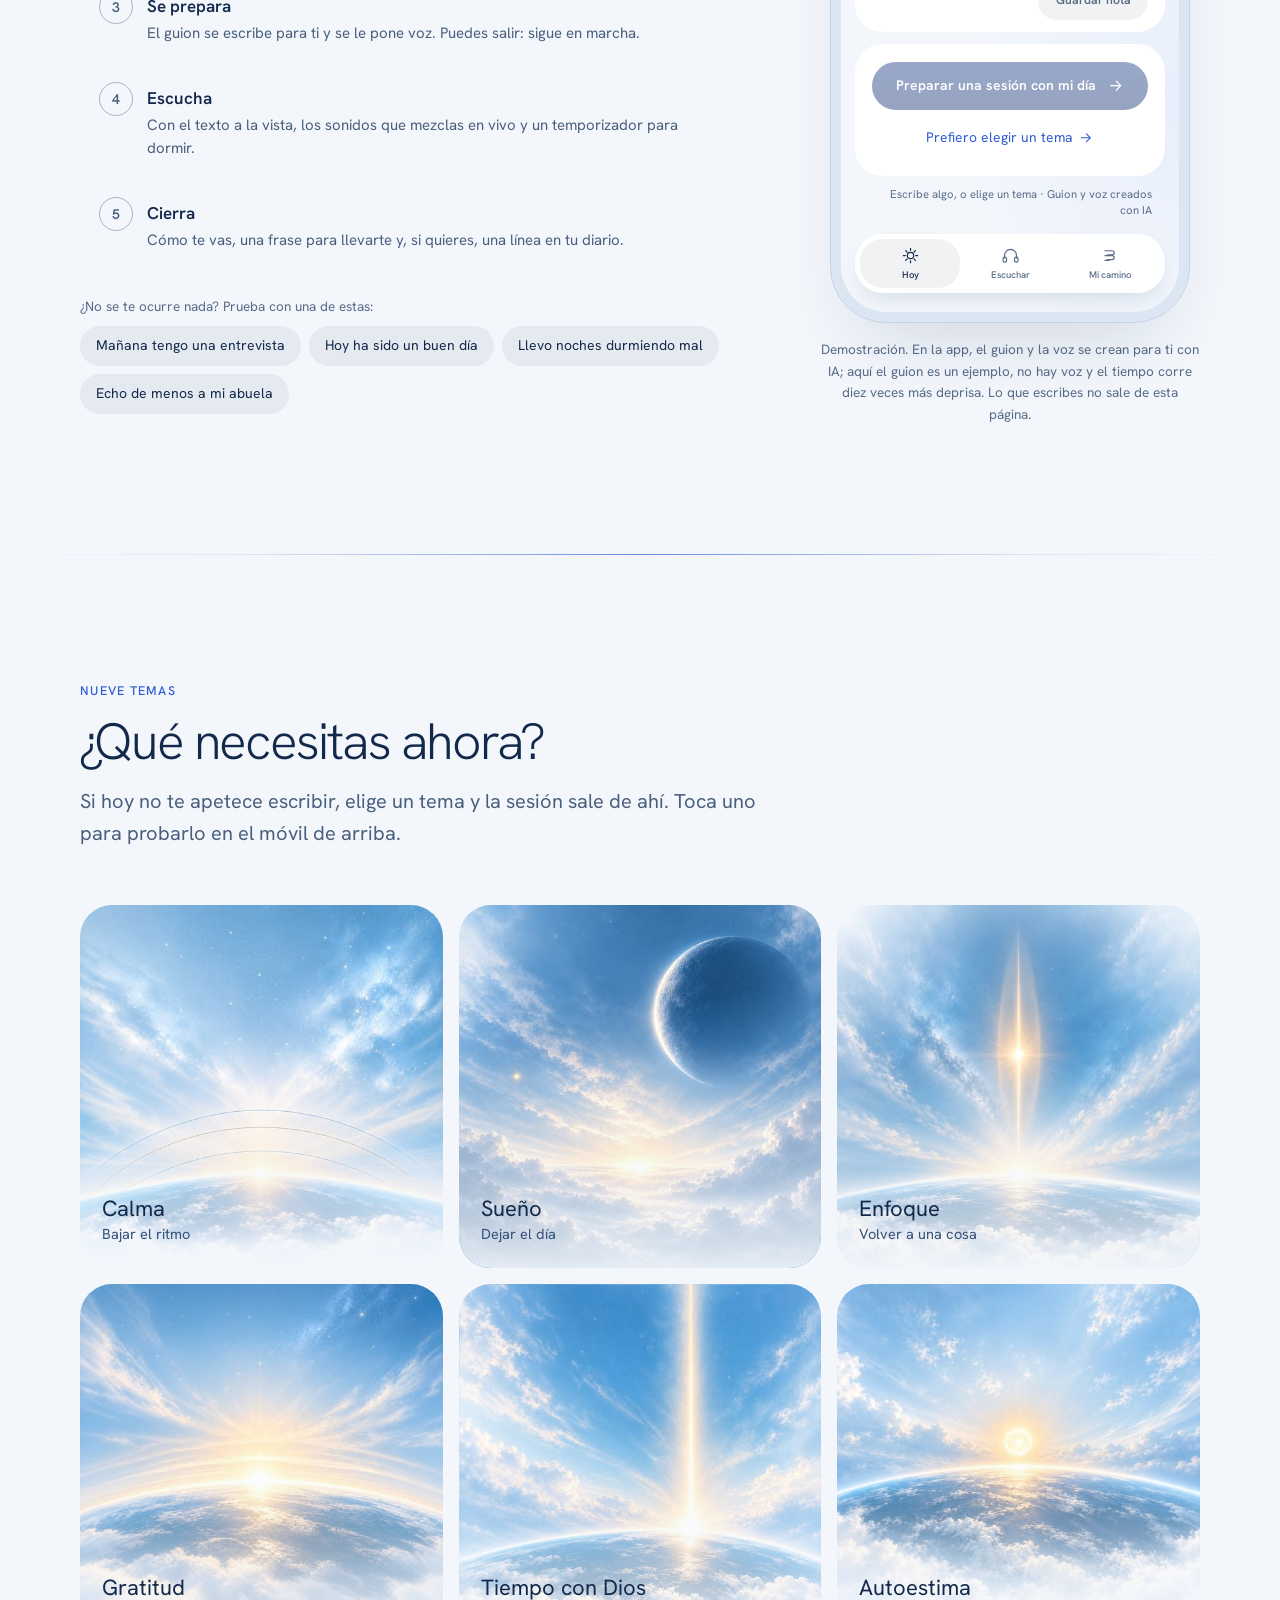
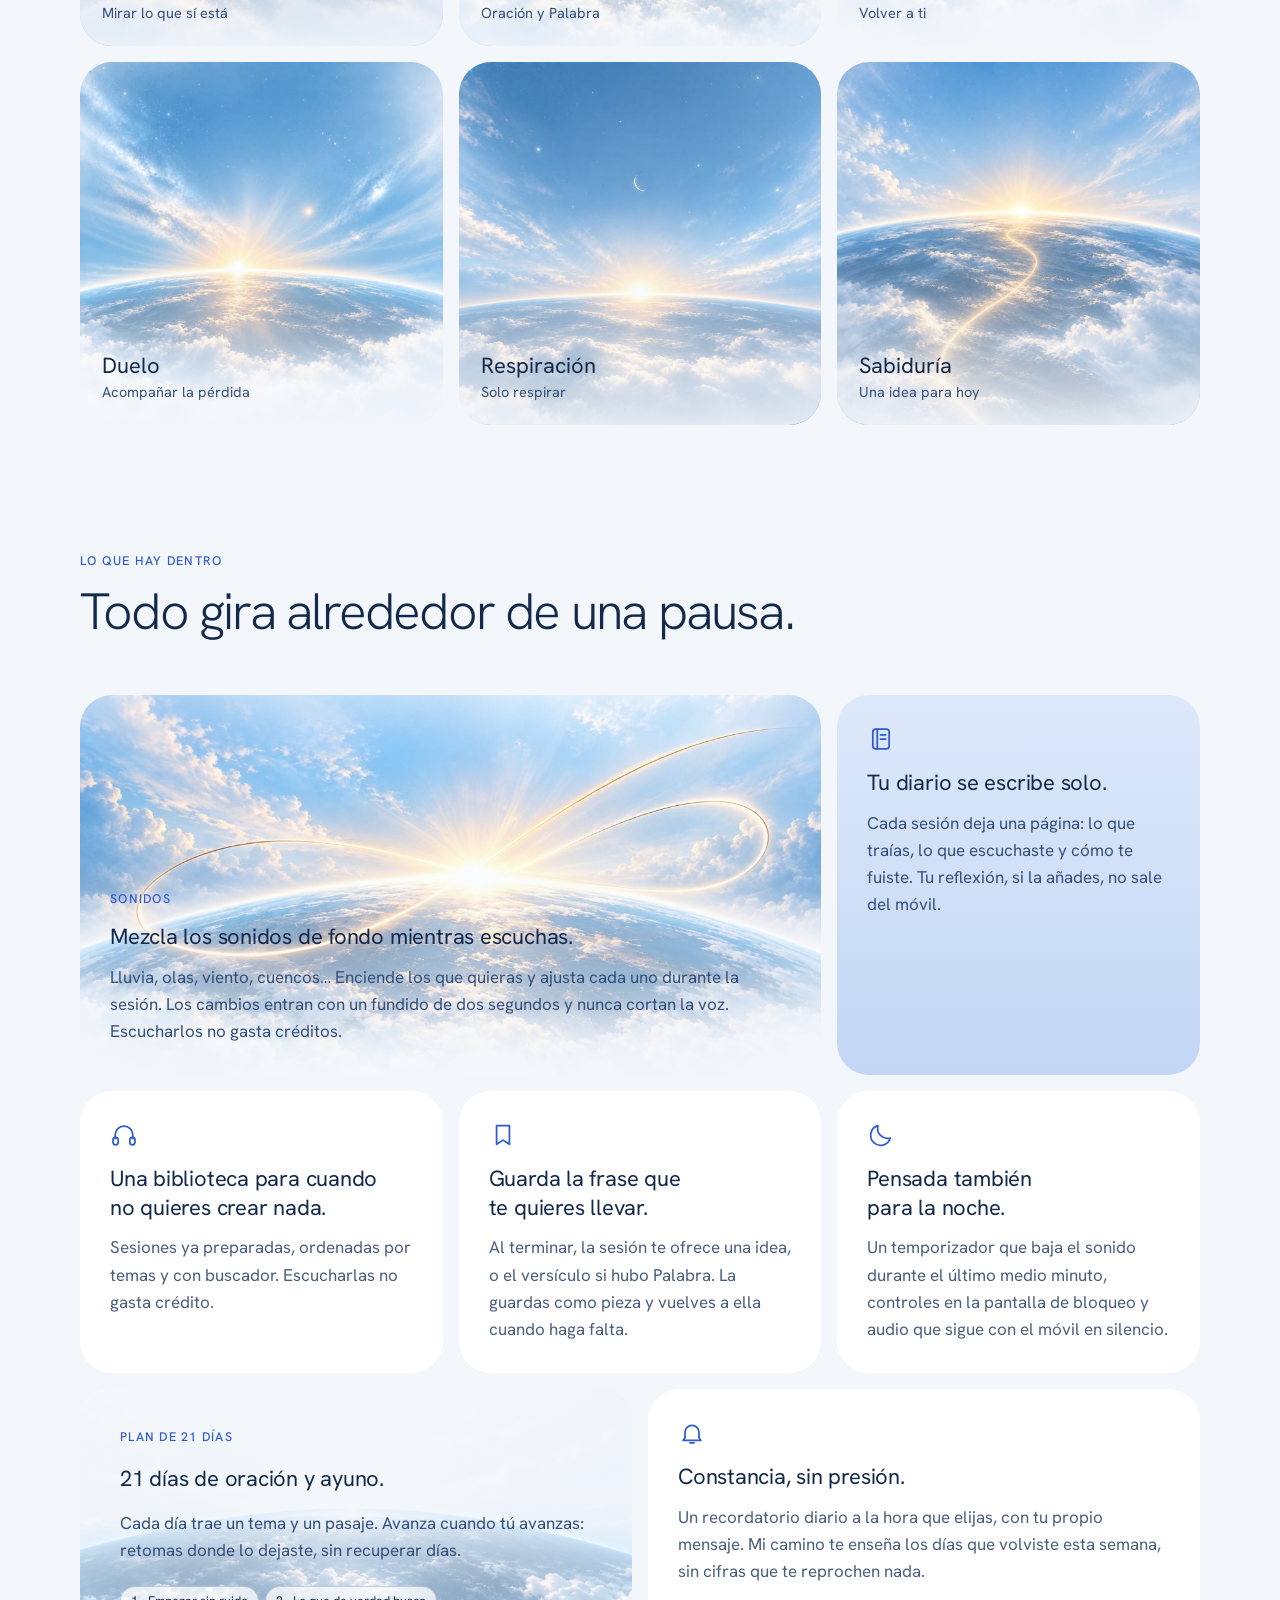
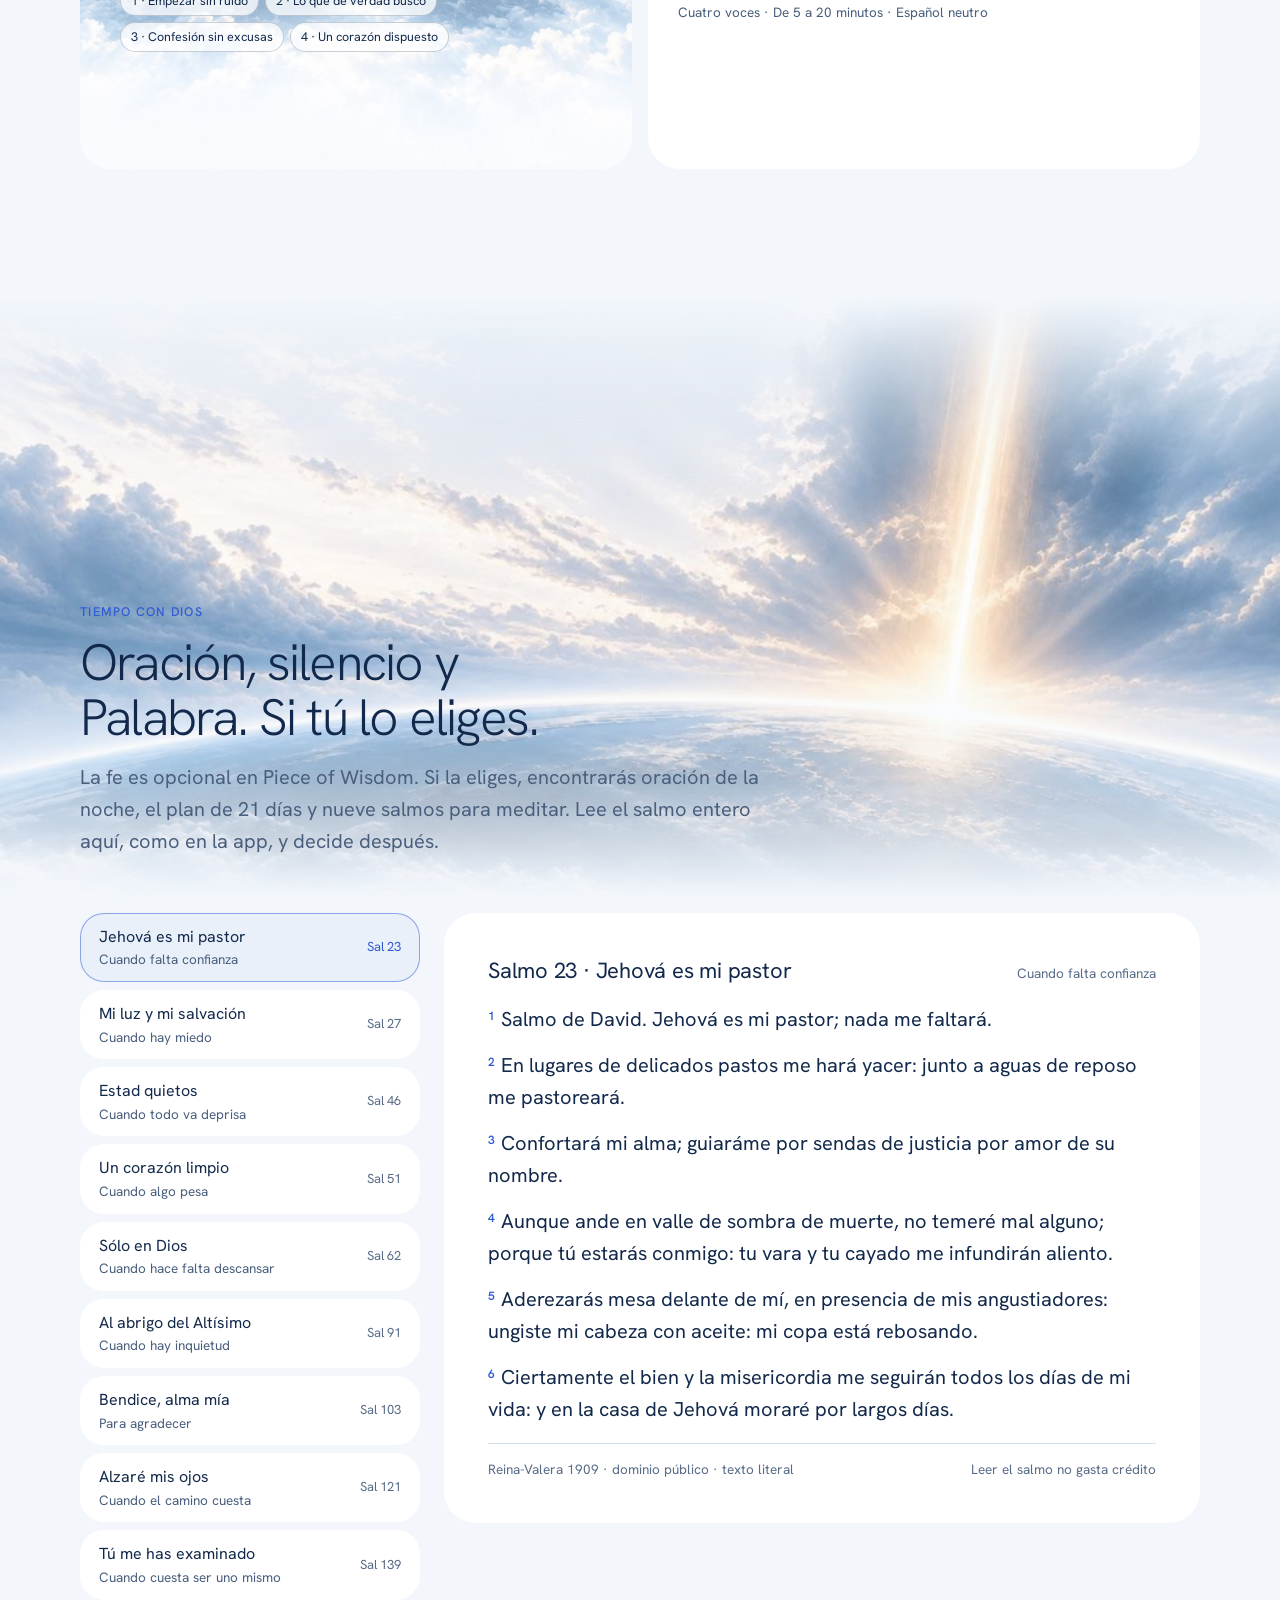
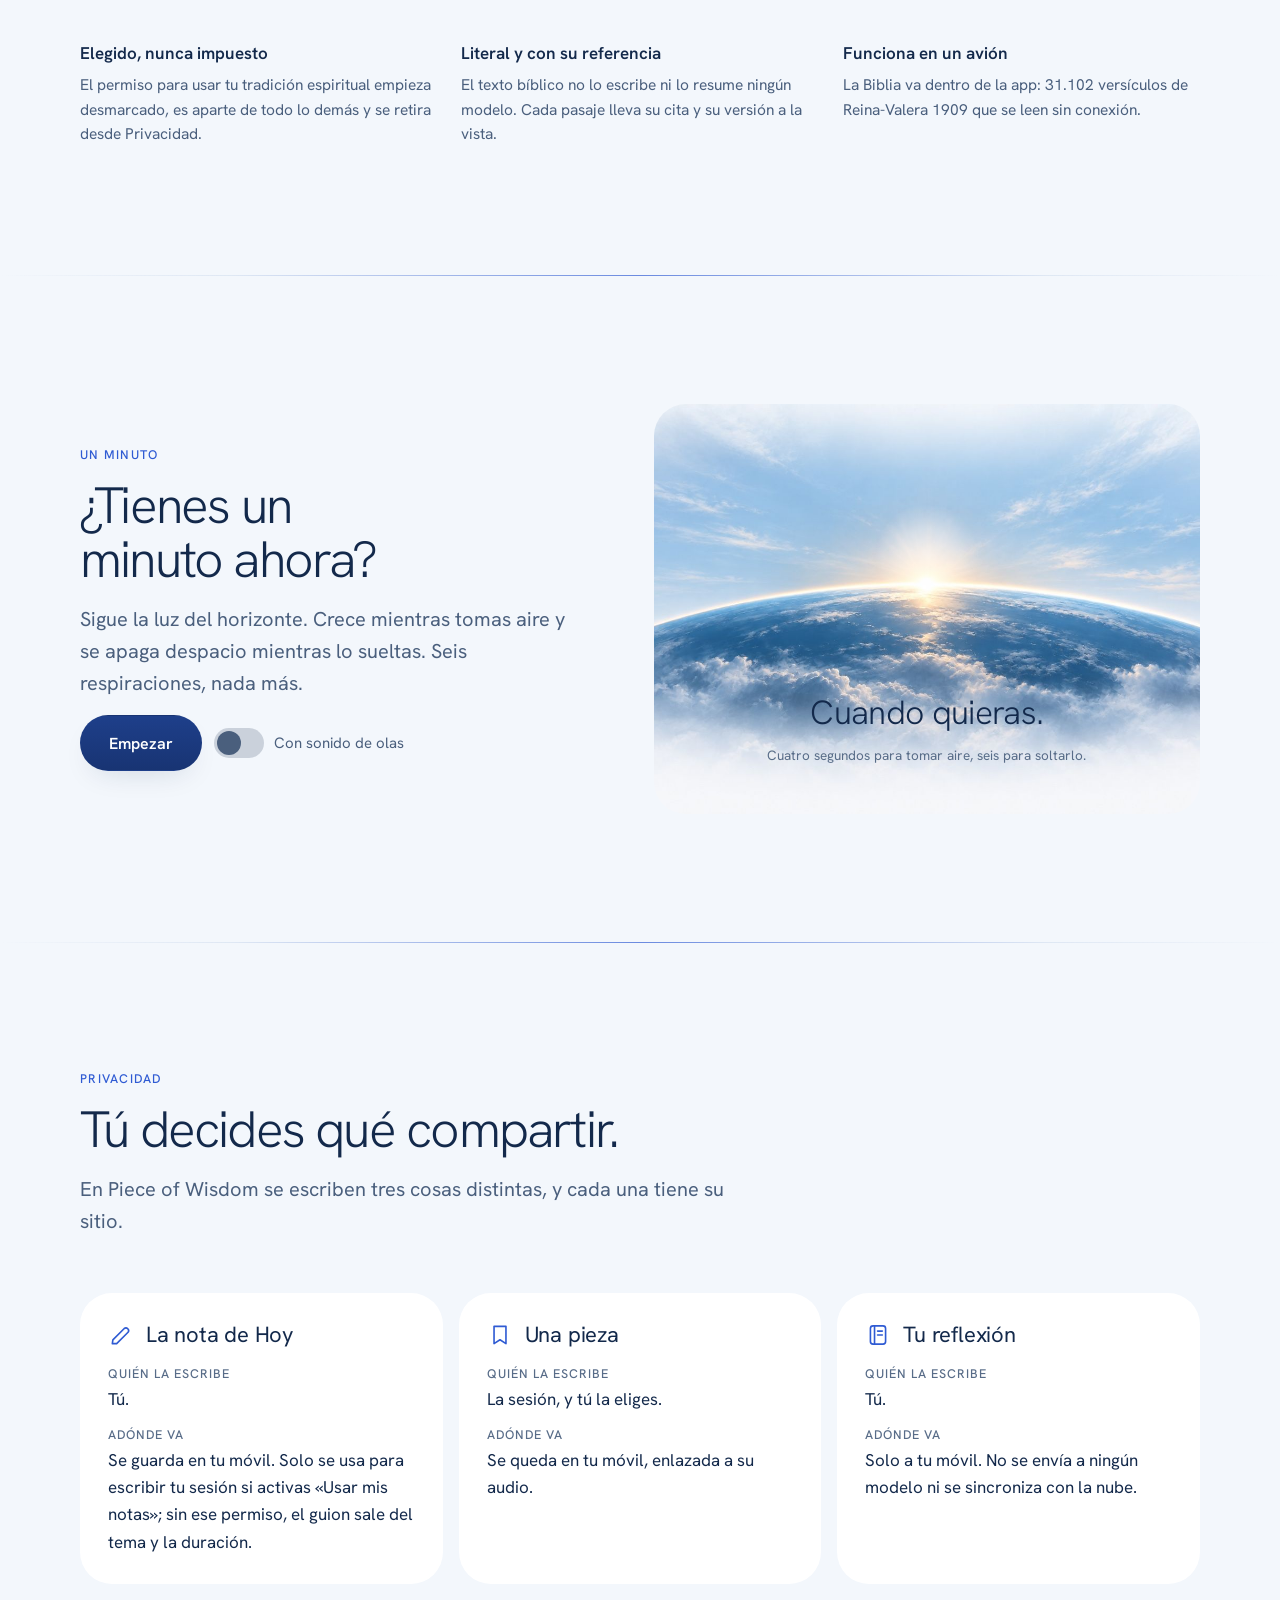
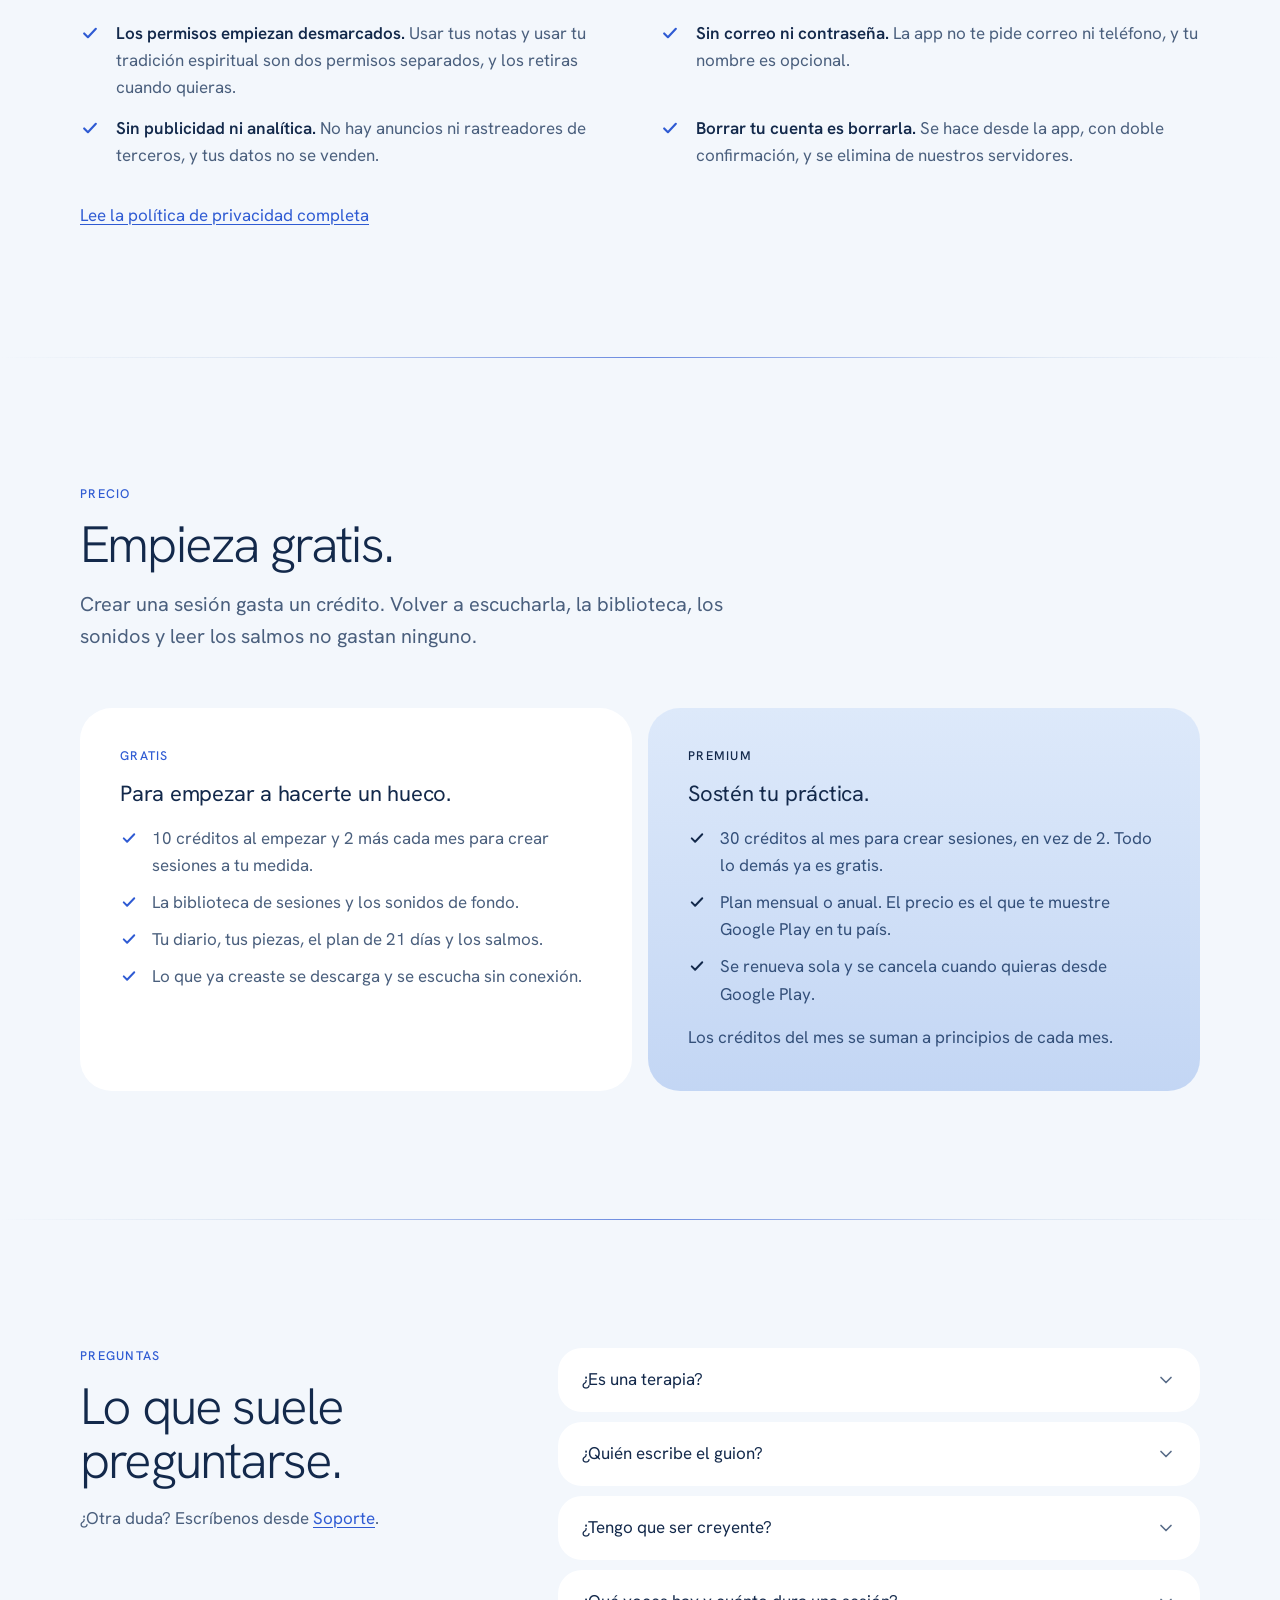
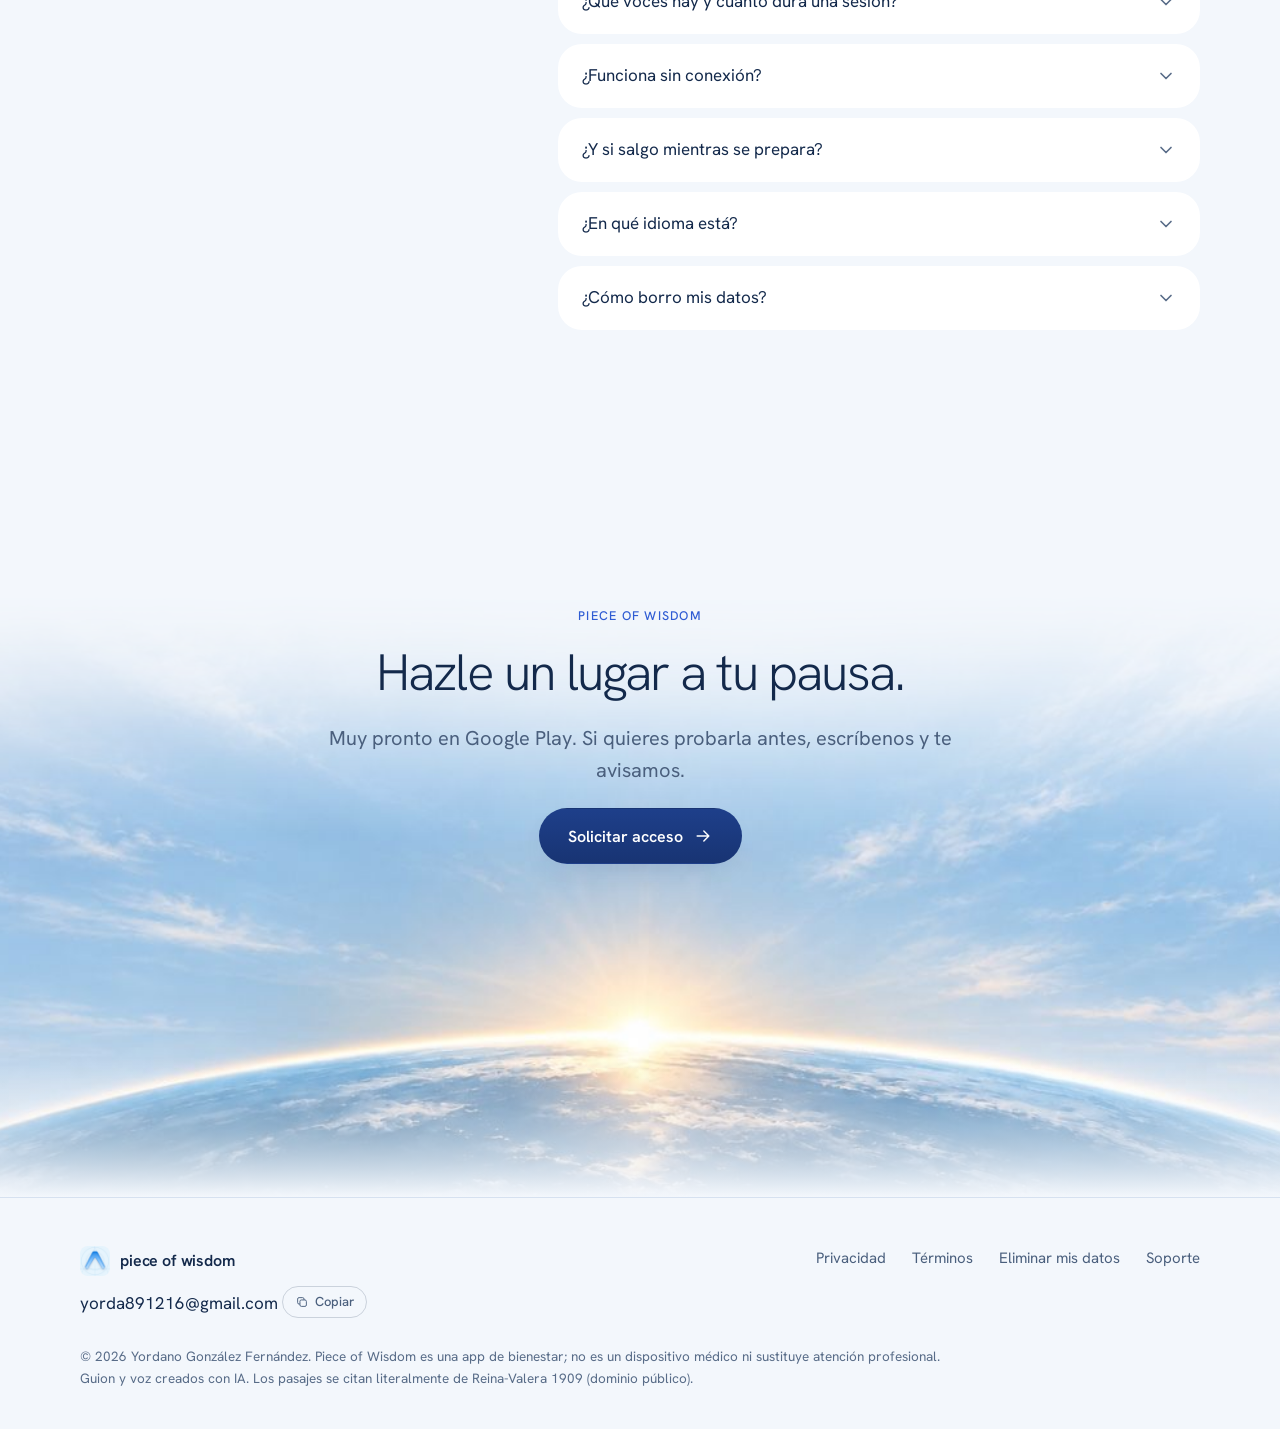
==== commit 3f550b7c: "Créditos de bienvenida: 10 Co-Authored-By: Claude Opus 5.5 <noreply@anthropic.com>" ====
--- a/index.html
+++ b/index.html
@@ -357,7 +357,7 @@
           <p class="eyebrow">Gratis</p>
           <h3 class="h3">Para empezar a hacerte un hueco.</h3>
           <ul>
-            <li><svg aria-hidden="true"><use href="#i-check"></use></svg>30 créditos al empezar y 2 más cada mes para crear sesiones a tu medida.</li>
+            <li><svg aria-hidden="true"><use href="#i-check"></use></svg>10 créditos al empezar y 2 más cada mes para crear sesiones a tu medida.</li>
             <li><svg aria-hidden="true"><use href="#i-check"></use></svg>La biblioteca de sesiones y los sonidos de fondo.</li>
             <li><svg aria-hidden="true"><use href="#i-check"></use></svg>Tu diario, tus piezas, el plan de 21 días y los salmos.</li>
             <li><svg aria-hidden="true"><use href="#i-check"></use></svg>Lo que ya creaste se descarga y se escucha sin conexión.</li>
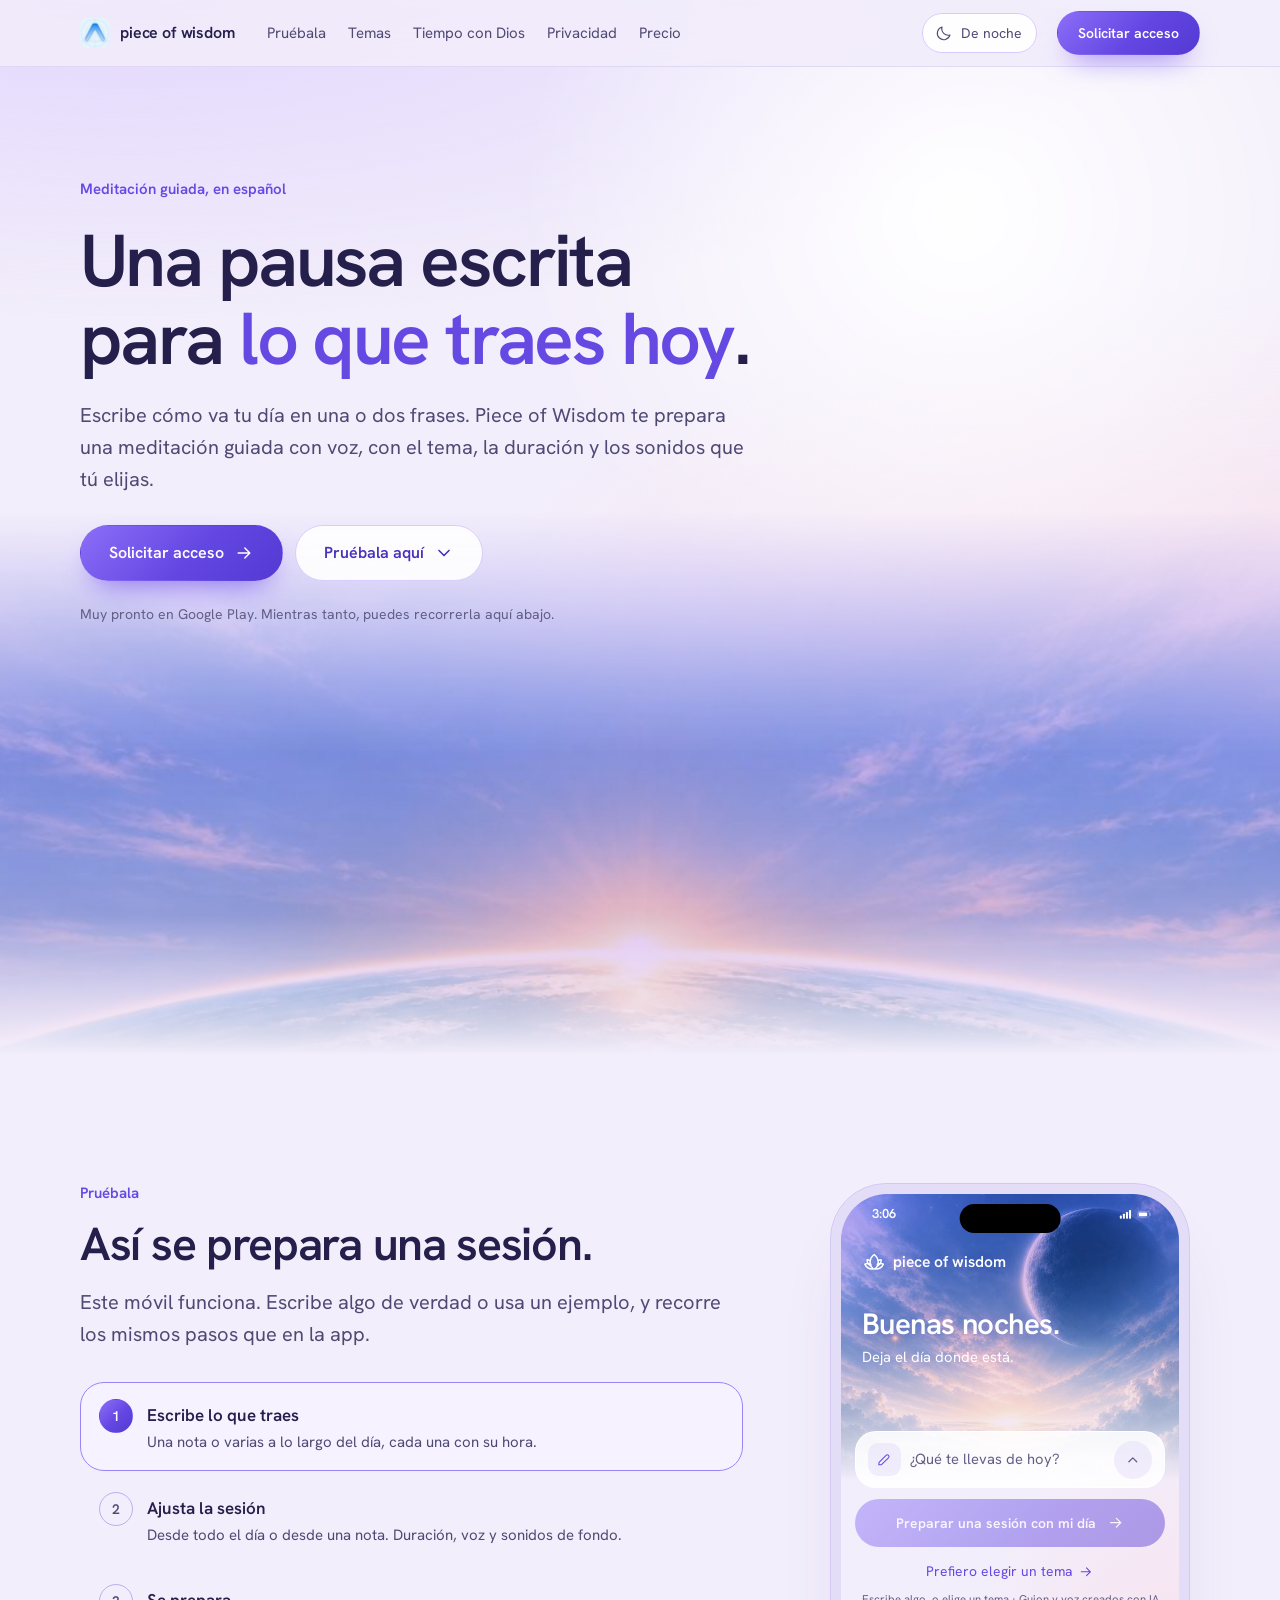
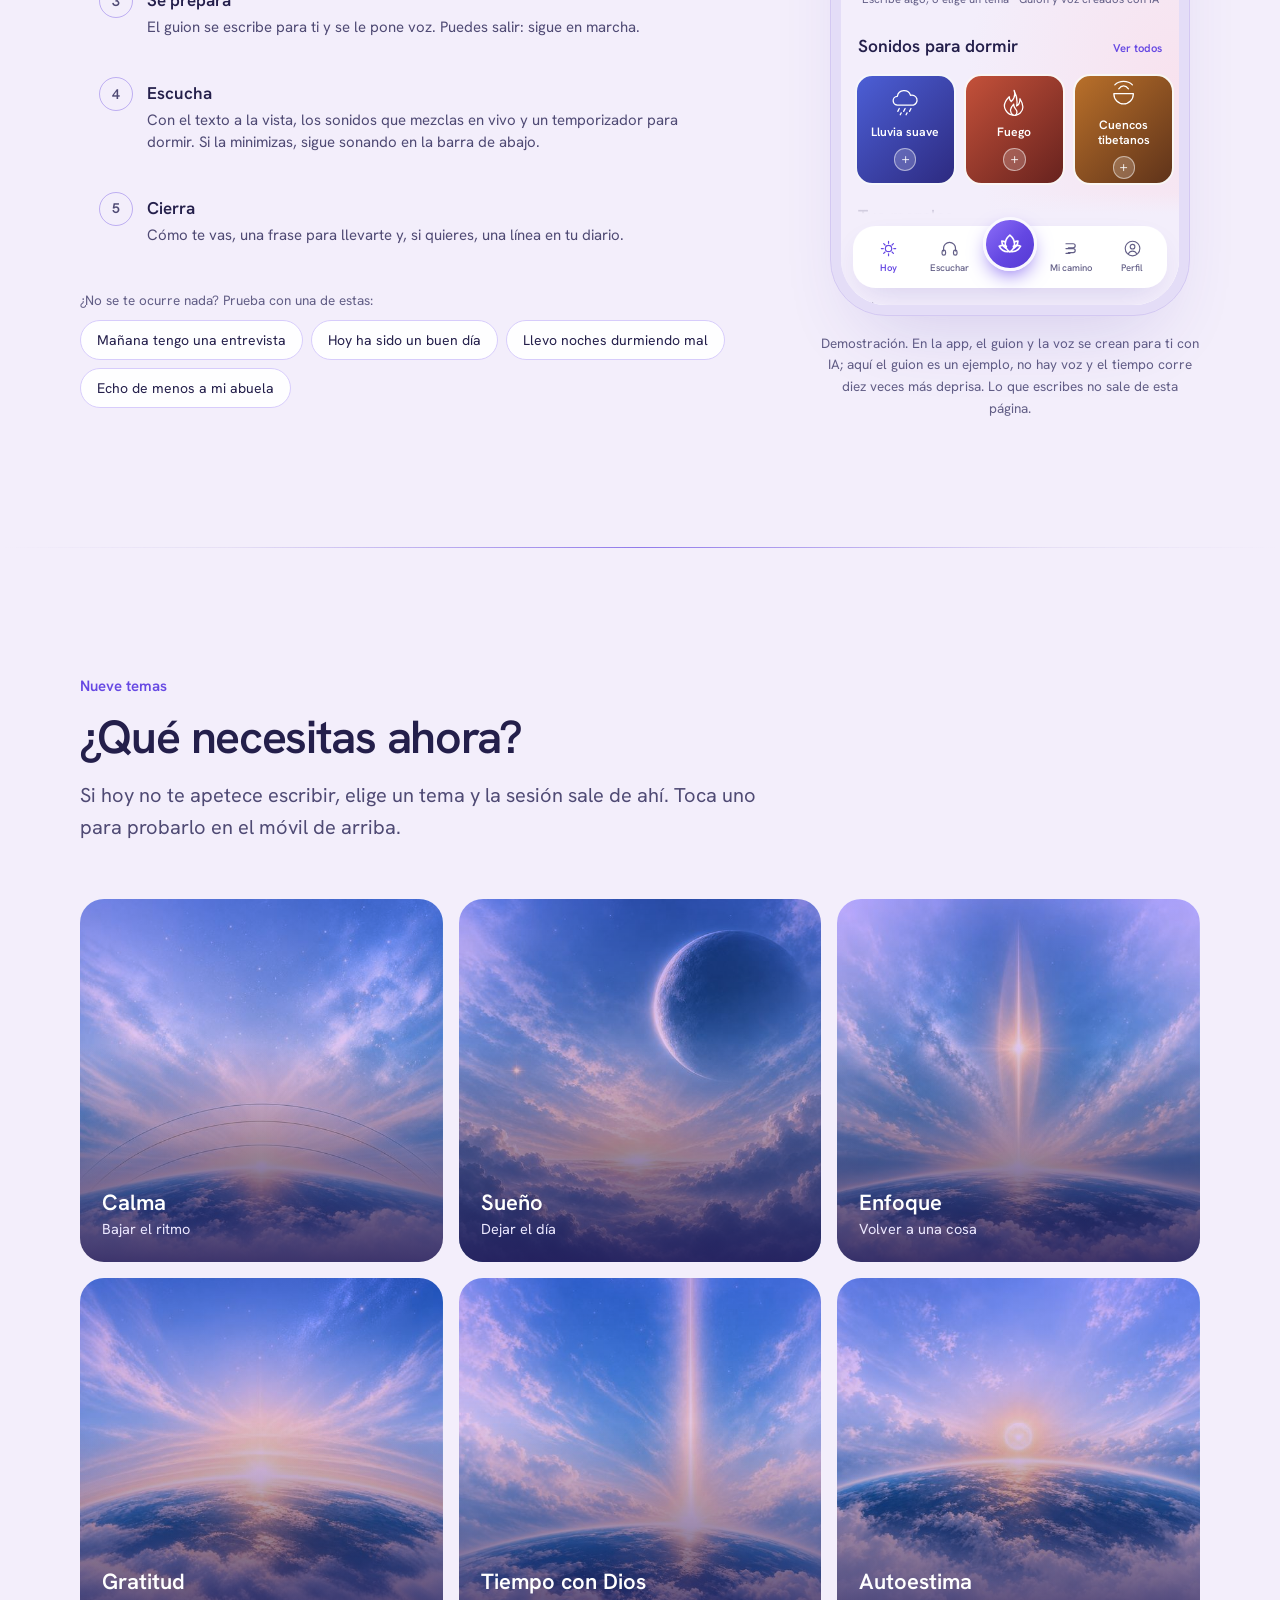
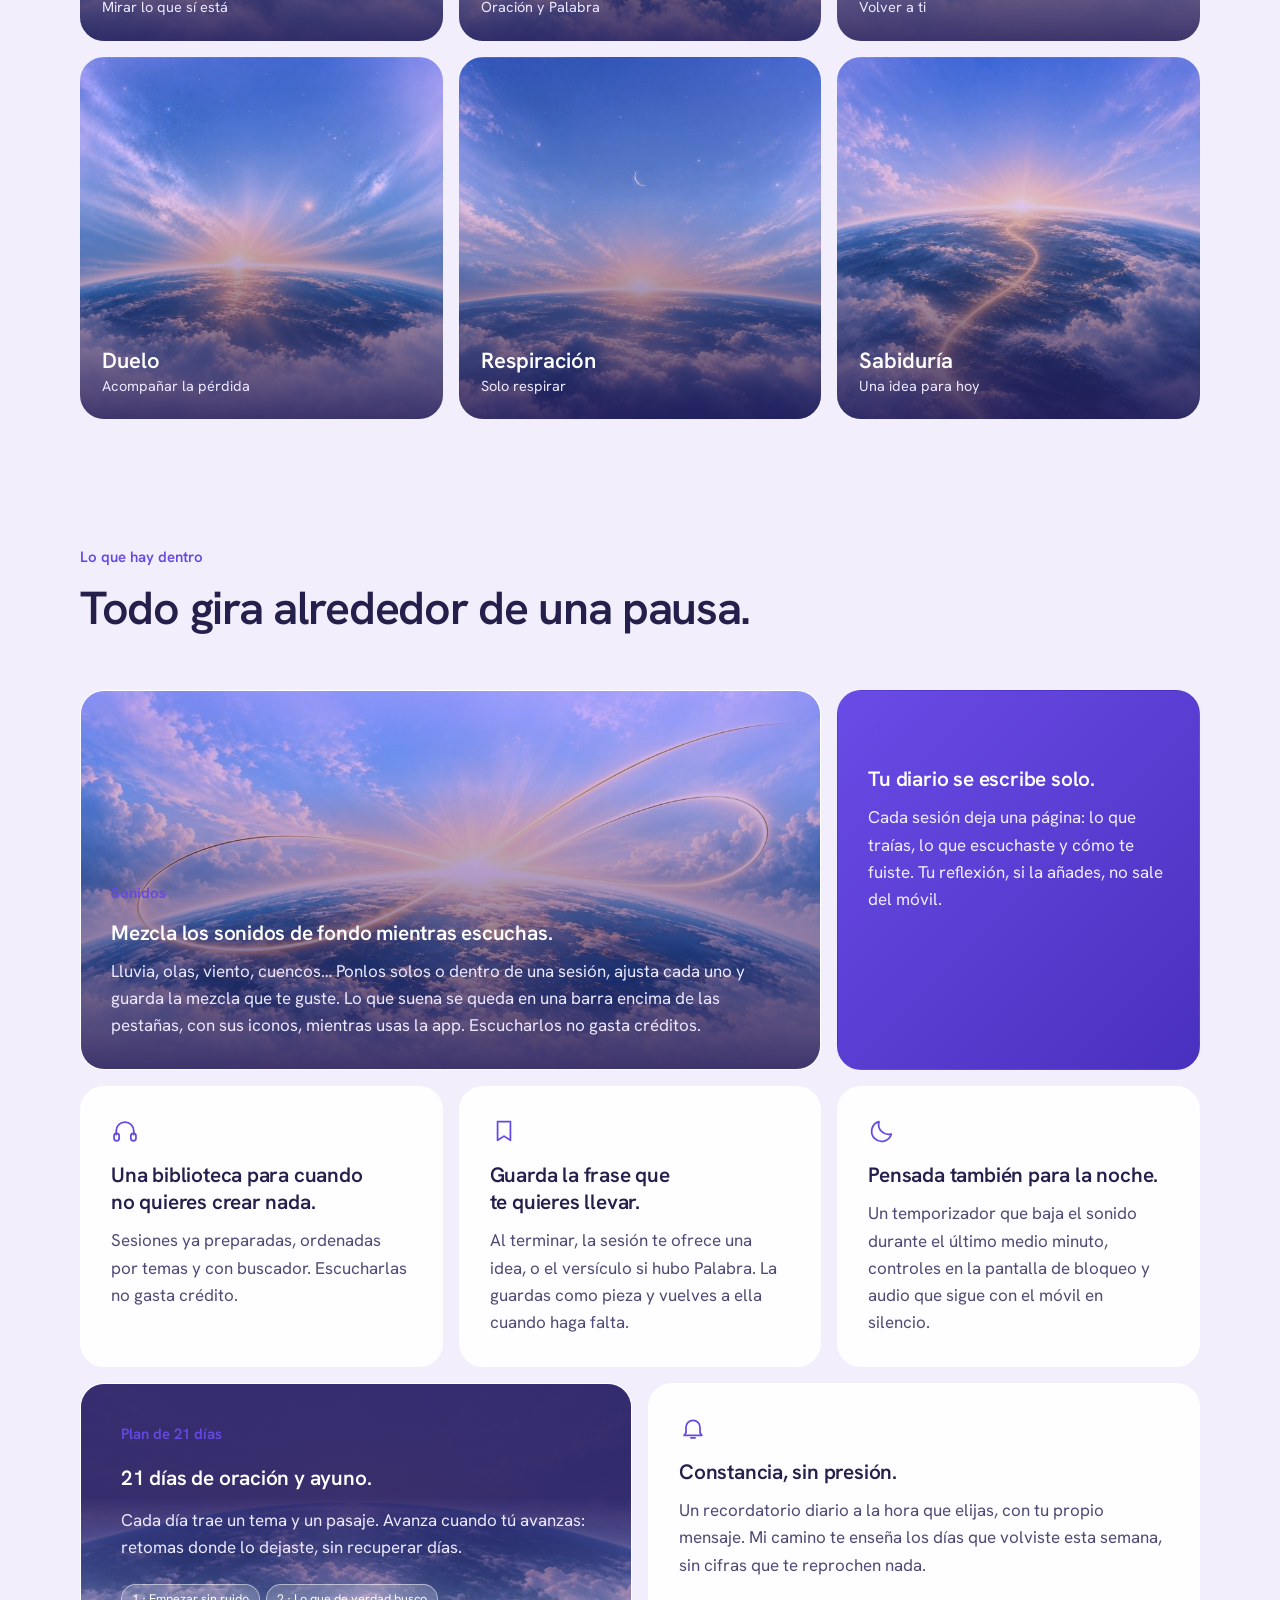
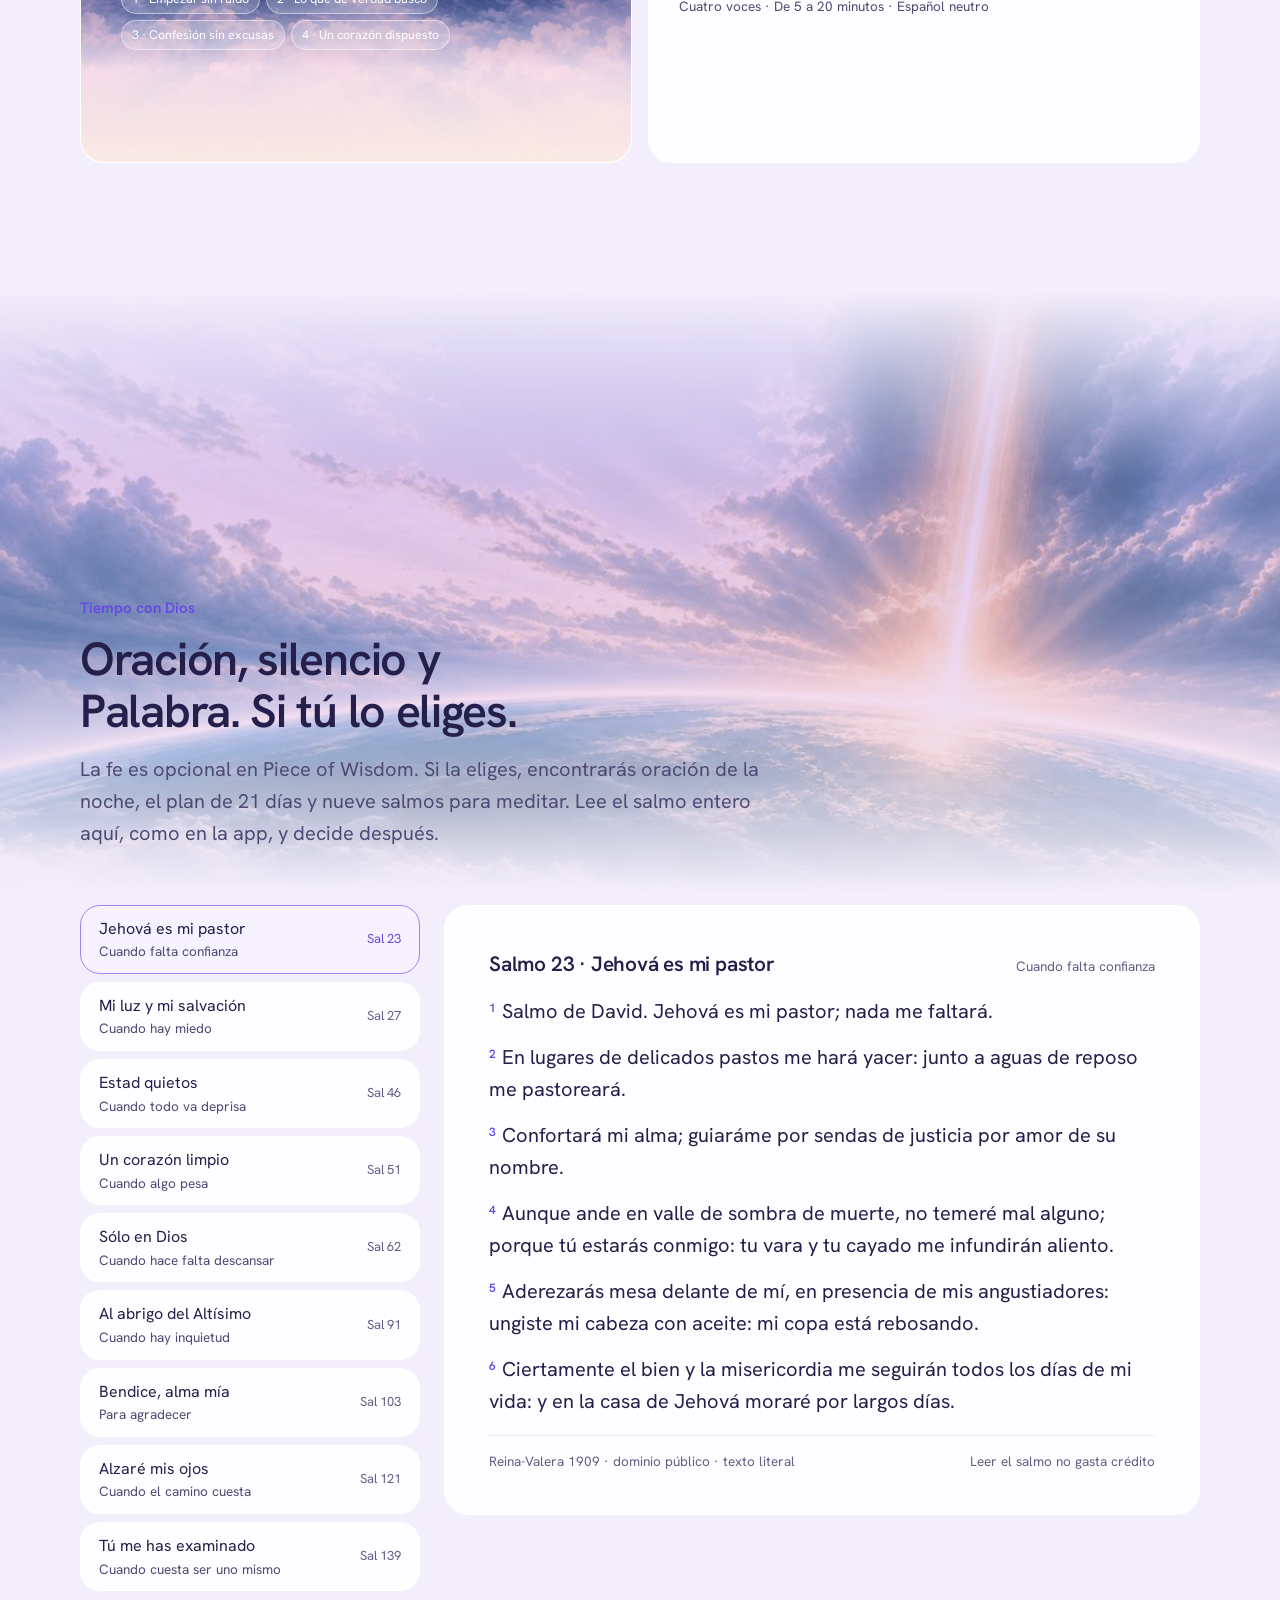
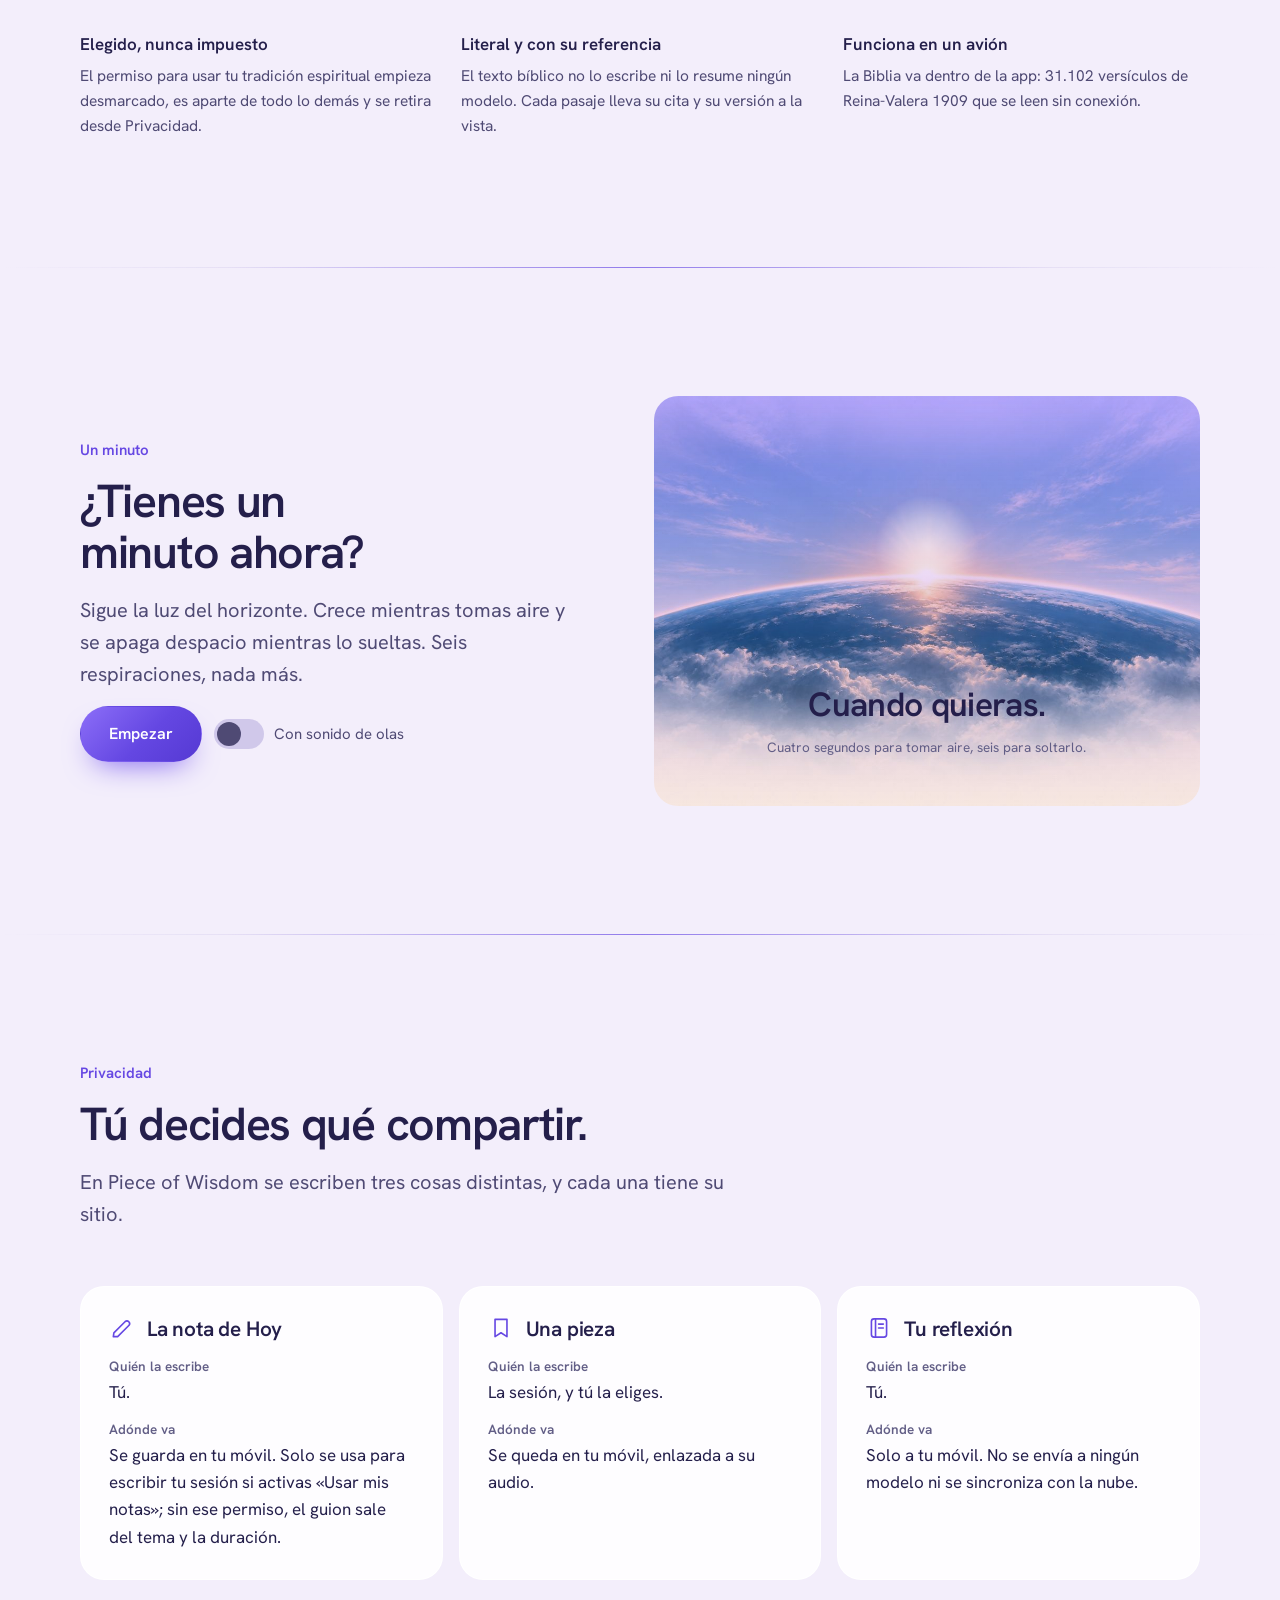
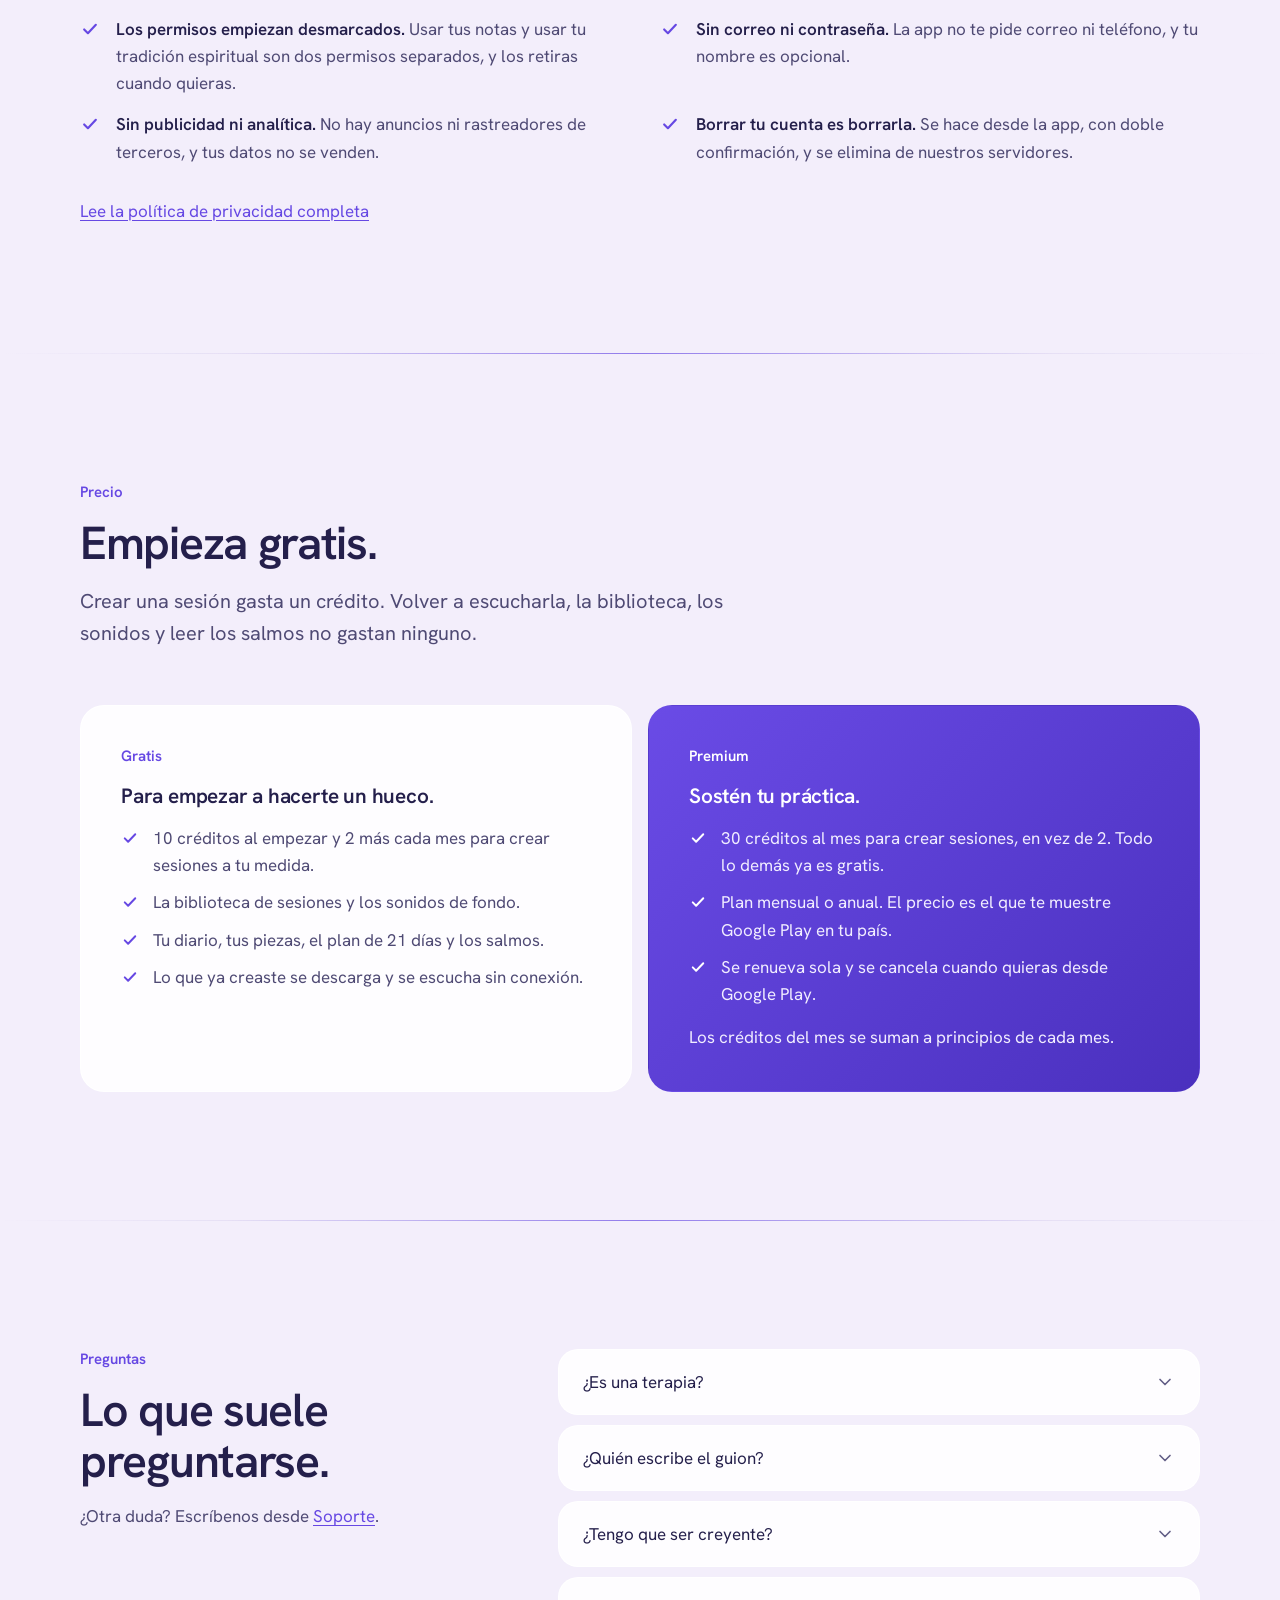
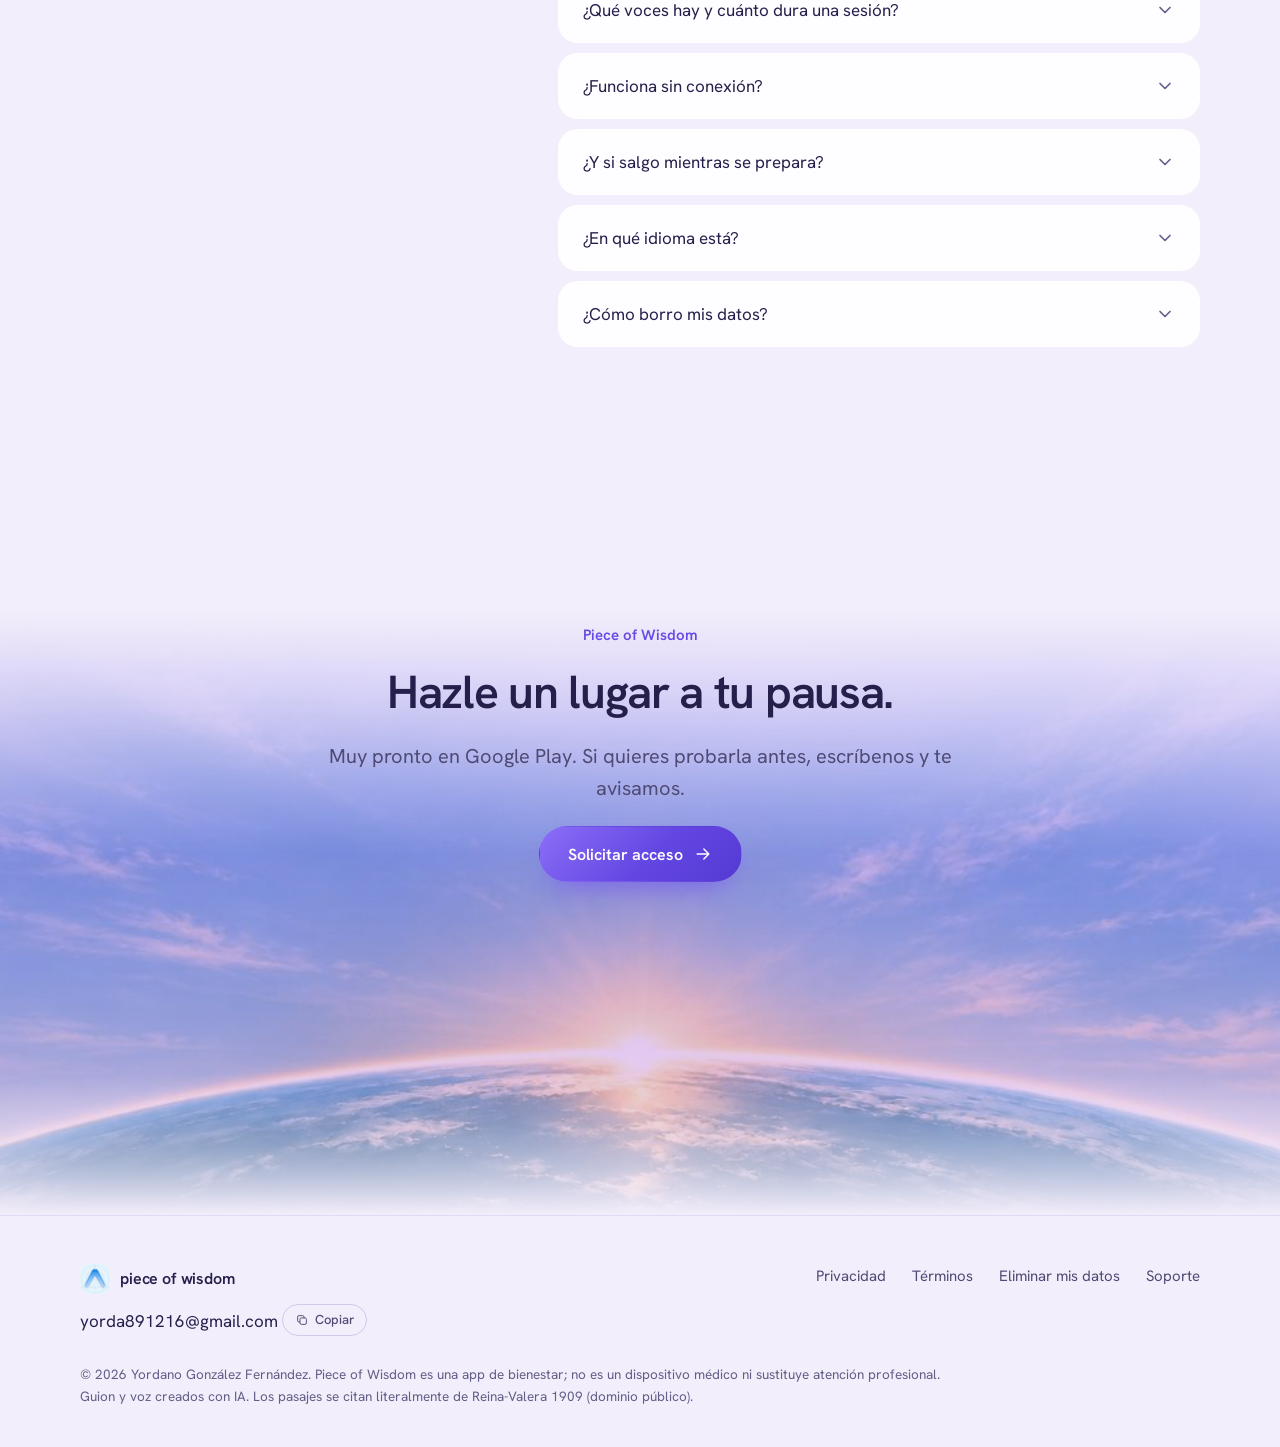
==== commit 5441c420: "Web con el diseño MindZen de la app La paleta pasa a la de la app: noche índigo de oscuro y mañana l" ====
--- a/index.html
+++ b/index.html
@@ -6,8 +6,8 @@
 <title>Piece of Wisdom — Una pausa escrita para lo que traes hoy</title>
 <meta name="claude:viewport-fit-sides" content="cover">
 <meta name="description" content="Piece of Wisdom es una app de meditación guiada en español. Escribe cómo va tu día y te prepara una sesión con voz, a tu medida: tema, duración y sonidos de fondo.">
-<meta name="theme-color" content="#0A0F1C" media="(prefers-color-scheme: dark)">
-<meta name="theme-color" content="#F3F7FC" media="(prefers-color-scheme: light)">
+<meta name="theme-color" content="#1F1A4E" media="(prefers-color-scheme: dark)">
+<meta name="theme-color" content="#F3EEFB" media="(prefers-color-scheme: light)">
 <link rel="icon" href="assets/favicon.png">
 <link rel="apple-touch-icon" href="assets/apple-touch-icon.png">
 <meta property="og:title" content="Piece of Wisdom — Una pausa escrita para lo que traes hoy">
@@ -31,6 +31,16 @@
 <symbol id="i-adelante" viewBox="0 0 24 24"><g fill="none" stroke="currentColor" stroke-width="1.7" stroke-linecap="round" stroke-linejoin="round"><path d="M5 12h14M13 6l6 6-6 6"/></g></symbol>
 <symbol id="i-chevron" viewBox="0 0 24 24"><g fill="none" stroke="currentColor" stroke-width="2" stroke-linecap="round" stroke-linejoin="round"><path d="M9 6l6 6-6 6"/></g></symbol>
 <symbol id="i-chevronAtras" viewBox="0 0 24 24"><g fill="none" stroke="currentColor" stroke-width="2" stroke-linecap="round" stroke-linejoin="round"><path d="M15 6l-6 6 6 6"/></g></symbol>
+<symbol id="i-loto" viewBox="0 0 48 48"><g fill="none" stroke="currentColor" stroke-width="2.8" stroke-linecap="round" stroke-linejoin="round"><path d="M24 38c-5-3.2-8-8.3-8-14 0-5.6 3-10.8 8-15 5 4.2 8 9.4 8 15 0 5.7-3 10.8-8 14z"/><path d="M21 37.5c-6.5.2-12.6-3.4-15.5-9.6 3.9-1.6 8.4-1.6 12.4.3"/><path d="M27 37.5c6.5.2 12.6-3.4 15.5-9.6-3.9-1.6-8.4-1.6-12.4.3"/><path d="M17.2 31.5C12.8 29 10 24.4 10 19.2c2.2 0 4.4.6 6.3 1.6"/><path d="M30.8 31.5C35.2 29 38 24.4 38 19.2c-2.2 0-4.4.6-6.3 1.6"/></g></symbol>
+<symbol id="i-subir" viewBox="0 0 24 24"><g fill="none" stroke="currentColor" stroke-width="2" stroke-linecap="round" stroke-linejoin="round"><path d="M6 15l6-6 6 6"/></g></symbol>
+<symbol id="i-s-lluvia" viewBox="0 0 64 64"><g fill="none" stroke="currentColor" stroke-width="2.6" stroke-linecap="round" stroke-linejoin="round"><path d="M16 37a9 9 0 0 1-1-18 14 14 0 0 1 27-2 10 10 0 0 1 6 20H16Z"/><path d="m19 44-3 6m15-6-3 6m15-6-3 6m-17 3-2 4m14-4-2 4"/></g></symbol>
+<symbol id="i-s-olas" viewBox="0 0 64 64"><g fill="none" stroke="currentColor" stroke-width="2.6" stroke-linecap="round" stroke-linejoin="round"><path d="M6 36c15 0 16-23 33-23 9 0 14 6 14 13-4-5-10-6-13-1-4 7 1 14 18 13M6 45c12 0 18-4 23-11 7 9 16 12 29 7M7 53c12 0 16-3 22-7 8 6 19 8 29 5"/></g></symbol>
+<symbol id="i-s-viento" viewBox="0 0 64 64"><g fill="none" stroke="currentColor" stroke-width="2.6" stroke-linecap="round" stroke-linejoin="round"><path d="M7 23h28c10 0 10-15 1-15-5 0-8 3-8 7M4 33h46c12 0 12-18 1-18-5 0-8 3-8 7M9 43h24c10 0 10 14 1 14-5 0-8-3-8-7"/></g></symbol>
+<symbol id="i-s-fuego" viewBox="0 0 64 64"><g fill="none" stroke="currentColor" stroke-width="2.6" stroke-linecap="round" stroke-linejoin="round"><path d="M31 7c4 11 0 17-6 23-3-3-4-6-4-10-10 10-13 19-7 28 4 7 10 10 18 10s17-7 17-17c0-7-3-12-6-17 0 10-3 13-7 15 3-13 0-22-5-32Z"/><path d="M29 58c-8-8-7-14 1-23 0 8 4 9 6 13 2 5 0 8-2 10"/></g></symbol>
+<symbol id="i-s-cuencos" viewBox="0 0 64 64"><g fill="none" stroke="currentColor" stroke-width="2.6" stroke-linecap="round" stroke-linejoin="round"><path d="M12 30h40c0 12-9 21-20 21S12 42 12 30Z"/><path d="M22 20c3-4 7-6 10-6s7 2 10 6"/><path d="M14 12c5-5 10-7 18-7s13 2 18 7"/></g></symbol>
+<symbol id="i-cara-ligero" viewBox="0 0 48 48"><circle cx="24" cy="24" r="21" fill="#F6CB5A"/><path d="M15 21q3-3.5 6 0M27 21q3-3.5 6 0M15 29q9 8.5 18 0" fill="none" stroke="#2E2650" stroke-width="2.4" stroke-linecap="round"/></symbol>
+<symbol id="i-cara-igual" viewBox="0 0 48 48"><circle cx="24" cy="24" r="21" fill="#C9BCF7"/><circle cx="17.5" cy="21" r="2.2" fill="#2E2650"/><circle cx="30.5" cy="21" r="2.2" fill="#2E2650"/><path d="M17 31h14" fill="none" stroke="#2E2650" stroke-width="2.4" stroke-linecap="round"/></symbol>
+<symbol id="i-cara-removido" viewBox="0 0 48 48"><circle cx="24" cy="24" r="21" fill="#F3A08E"/><circle cx="17.5" cy="21" r="2.2" fill="#2E2650"/><circle cx="30.5" cy="21" r="2.2" fill="#2E2650"/><path d="M15 32q3-3 6 0t6 0t6 0" fill="none" stroke="#2E2650" stroke-width="2.4" stroke-linecap="round"/></symbol>
 <symbol id="i-bajar" viewBox="0 0 24 24"><g fill="none" stroke="currentColor" stroke-width="2" stroke-linecap="round" stroke-linejoin="round"><path d="M6 9l6 6 6-6"/></g></symbol>
 <symbol id="i-cerrar" viewBox="0 0 24 24"><g fill="none" stroke="currentColor" stroke-width="2" stroke-linecap="round" stroke-linejoin="round"><path d="M6 6l12 12M18 6L6 18"/></g></symbol>
 <symbol id="i-check" viewBox="0 0 24 24"><g fill="none" stroke="currentColor" stroke-width="2.6" stroke-linecap="round" stroke-linejoin="round"><path d="M5 12.5l4.5 4.5L19 7"/></g></symbol>
@@ -134,7 +144,7 @@
             <li class="paso"><button type="button" data-paso="0"><span class="n">1</span><span class="t">Escribe lo que traes</span><span class="d">Una nota o varias a lo largo del día, cada una con su hora.</span></button></li>
             <li class="paso"><button type="button" data-paso="1"><span class="n">2</span><span class="t">Ajusta la sesión</span><span class="d">Desde todo el día o desde una nota. Duración, voz y sonidos de fondo.</span></button></li>
             <li class="paso"><button type="button" data-paso="2"><span class="n">3</span><span class="t">Se prepara</span><span class="d">El guion se escribe para ti y se le pone voz. Puedes salir: sigue en marcha.</span></button></li>
-            <li class="paso"><button type="button" data-paso="3"><span class="n">4</span><span class="t">Escucha</span><span class="d">Con el texto a la vista, los sonidos que mezclas en vivo y un temporizador para dormir.</span></button></li>
+            <li class="paso"><button type="button" data-paso="3"><span class="n">4</span><span class="t">Escucha</span><span class="d">Con el texto a la vista, los sonidos que mezclas en vivo y un temporizador para dormir. Si la minimizas, sigue sonando en la barra de abajo.</span></button></li>
             <li class="paso"><button type="button" data-paso="4"><span class="n">5</span><span class="t">Cierra</span><span class="d">Cómo te vas, una frase para llevarte y, si quieres, una línea en tu diario.</span></button></li>
           </ol>
           <div class="sugerencias">
@@ -179,15 +189,15 @@
         <p class="lead">Si hoy no te apetece escribir, elige un tema y la sesión sale de ahí. Toca uno para probarlo en el móvil de arriba.</p>
       </div>
       <div class="temas" id="lista-temas">
-        <button class="tema" type="button" data-tema="Calma" style="--n:url(assets/noche/portadas/calma-soltar.jpg);--d:url(assets/dia/portadas/calma-soltar.jpg)"><span class="foto"></span><span class="ir">Probar <svg width="14" height="14" aria-hidden="true"><use href="#i-adelante"></use></svg></span><span class="t">Calma</span><span class="s">Bajar el ritmo</span></button>
-        <button class="tema" type="button" data-tema="Sueño" style="--n:url(assets/noche/portadas/sueno-noche-serena.jpg);--d:url(assets/dia/portadas/sueno-noche-serena.jpg)"><span class="foto"></span><span class="ir">Probar <svg width="14" height="14" aria-hidden="true"><use href="#i-adelante"></use></svg></span><span class="t">Sueño</span><span class="s">Dejar el día</span></button>
-        <button class="tema" type="button" data-tema="Enfoque" style="--n:url(assets/noche/portadas/enfoque-un-punto.jpg);--d:url(assets/dia/portadas/enfoque-un-punto.jpg)"><span class="foto"></span><span class="ir">Probar <svg width="14" height="14" aria-hidden="true"><use href="#i-adelante"></use></svg></span><span class="t">Enfoque</span><span class="s">Volver a una cosa</span></button>
-        <button class="tema" type="button" data-tema="Gratitud" style="--n:url(assets/noche/portadas/gratitud-amanecer.jpg);--d:url(assets/dia/portadas/gratitud-amanecer.jpg)"><span class="foto"></span><span class="ir">Probar <svg width="14" height="14" aria-hidden="true"><use href="#i-adelante"></use></svg></span><span class="t">Gratitud</span><span class="s">Mirar lo que sí está</span></button>
-        <button class="tema" type="button" data-tema="Cristiana evangélica" style="--n:url(assets/noche/portadas/fe-presencia.jpg);--d:url(assets/dia/portadas/fe-presencia.jpg)"><span class="foto"></span><span class="ir">Probar <svg width="14" height="14" aria-hidden="true"><use href="#i-adelante"></use></svg></span><span class="t">Tiempo con Dios</span><span class="s">Oración y Palabra</span></button>
-        <button class="tema" type="button" data-tema="Autoestima" style="--n:url(assets/noche/portadas/autoestima-luz-interior.jpg);--d:url(assets/dia/portadas/autoestima-luz-interior.jpg)"><span class="foto"></span><span class="ir">Probar <svg width="14" height="14" aria-hidden="true"><use href="#i-adelante"></use></svg></span><span class="t">Autoestima</span><span class="s">Volver a ti</span></button>
-        <button class="tema" type="button" data-tema="Duelo" style="--n:url(assets/noche/portadas/duelo-acompanar.jpg);--d:url(assets/dia/portadas/duelo-acompanar.jpg)"><span class="foto"></span><span class="ir">Probar <svg width="14" height="14" aria-hidden="true"><use href="#i-adelante"></use></svg></span><span class="t">Duelo</span><span class="s">Acompañar la pérdida</span></button>
-        <button class="tema" type="button" data-tema="Respiración" style="--n:url(assets/noche/portadas/respiracion-silencio.jpg);--d:url(assets/dia/portadas/respiracion-silencio.jpg)"><span class="foto"></span><span class="ir">Probar <svg width="14" height="14" aria-hidden="true"><use href="#i-adelante"></use></svg></span><span class="t">Respiración</span><span class="s">Solo respirar</span></button>
-        <button class="tema" type="button" data-tema="Sabiduría" style="--n:url(assets/noche/portadas/sabiduria-camino.jpg);--d:url(assets/dia/portadas/sabiduria-camino.jpg)"><span class="foto"></span><span class="ir">Probar <svg width="14" height="14" aria-hidden="true"><use href="#i-adelante"></use></svg></span><span class="t">Sabiduría</span><span class="s">Una idea para hoy</span></button>
+        <button class="tema" type="button" data-tema="Calma" style="--d:url(assets/dia/portadas/calma-soltar.jpg)"><span class="foto"></span><span class="ir">Probar <svg width="14" height="14" aria-hidden="true"><use href="#i-adelante"></use></svg></span><span class="t">Calma</span><span class="s">Bajar el ritmo</span></button>
+        <button class="tema" type="button" data-tema="Sueño" style="--d:url(assets/dia/portadas/sueno-noche-serena.jpg)"><span class="foto"></span><span class="ir">Probar <svg width="14" height="14" aria-hidden="true"><use href="#i-adelante"></use></svg></span><span class="t">Sueño</span><span class="s">Dejar el día</span></button>
+        <button class="tema" type="button" data-tema="Enfoque" style="--d:url(assets/dia/portadas/enfoque-un-punto.jpg)"><span class="foto"></span><span class="ir">Probar <svg width="14" height="14" aria-hidden="true"><use href="#i-adelante"></use></svg></span><span class="t">Enfoque</span><span class="s">Volver a una cosa</span></button>
+        <button class="tema" type="button" data-tema="Gratitud" style="--d:url(assets/dia/portadas/gratitud-amanecer.jpg)"><span class="foto"></span><span class="ir">Probar <svg width="14" height="14" aria-hidden="true"><use href="#i-adelante"></use></svg></span><span class="t">Gratitud</span><span class="s">Mirar lo que sí está</span></button>
+        <button class="tema" type="button" data-tema="Cristiana evangélica" style="--d:url(assets/dia/portadas/fe-presencia.jpg)"><span class="foto"></span><span class="ir">Probar <svg width="14" height="14" aria-hidden="true"><use href="#i-adelante"></use></svg></span><span class="t">Tiempo con Dios</span><span class="s">Oración y Palabra</span></button>
+        <button class="tema" type="button" data-tema="Autoestima" style="--d:url(assets/dia/portadas/autoestima-luz-interior.jpg)"><span class="foto"></span><span class="ir">Probar <svg width="14" height="14" aria-hidden="true"><use href="#i-adelante"></use></svg></span><span class="t">Autoestima</span><span class="s">Volver a ti</span></button>
+        <button class="tema" type="button" data-tema="Duelo" style="--d:url(assets/dia/portadas/duelo-acompanar.jpg)"><span class="foto"></span><span class="ir">Probar <svg width="14" height="14" aria-hidden="true"><use href="#i-adelante"></use></svg></span><span class="t">Duelo</span><span class="s">Acompañar la pérdida</span></button>
+        <button class="tema" type="button" data-tema="Respiración" style="--d:url(assets/dia/portadas/respiracion-silencio.jpg)"><span class="foto"></span><span class="ir">Probar <svg width="14" height="14" aria-hidden="true"><use href="#i-adelante"></use></svg></span><span class="t">Respiración</span><span class="s">Solo respirar</span></button>
+        <button class="tema" type="button" data-tema="Sabiduría" style="--d:url(assets/dia/portadas/sabiduria-camino.jpg)"><span class="foto"></span><span class="ir">Probar <svg width="14" height="14" aria-hidden="true"><use href="#i-adelante"></use></svg></span><span class="t">Sabiduría</span><span class="s">Una idea para hoy</span></button>
       </div>
     </div>
   </section>
@@ -203,7 +213,7 @@
         <article class="tarjeta imagen" style="grid-column:span 4">
           <p class="eyebrow">Sonidos</p>
           <h3 class="h3">Mezcla los sonidos de fondo mientras escuchas.</h3>
-          <p>Lluvia, olas, viento, cuencos… Enciende los que quieras y ajusta cada uno durante la sesión. Los cambios entran con un fundido de dos segundos y nunca cortan la voz. Escucharlos no gasta créditos.</p>
+          <p>Lluvia, olas, viento, cuencos… Ponlos solos o dentro de una sesión, ajusta cada uno y guarda la mezcla que te guste. Lo que suena se queda en una barra encima de las pestañas, con sus iconos, mientras usas la app. Escucharlos no gasta créditos.</p>
         </article>
         <article class="tarjeta destacada" style="grid-column:span 2">
           <svg class="ico" aria-hidden="true"><use href="#i-diario"></use></svg>
--- a/styles.css
+++ b/styles.css
@@ -1,213 +1,216 @@
 /* Piece of Wisdom · hoja de estilos compartida.
  *
  * Los colores son los tokens de la app (src/theme/tokens.ts en
- * piece-of-wisdom): «Noche» de oscuro —casi negro azulado, texto hielo, luz
- * champán— y «Cielo» de claro —azul muy claro, cristal blanco, tinta marino y
- * cobalto—. Una sola familia, Hanken Grotesk, como en la app. Si cambian los
- * tokens de la app hay que copiarlos aquí a mano: los dos proyectos no
- * comparten código.
+ * piece-of-wisdom), con la piel «MindZen»: noche índigo de oscuro —fondo
+ * índigo, cristal y acento lavanda— y mañana lavanda de claro —lavanda que
+ * baja a rosado, tarjetas blancas, tinta marino y violeta—. El degradado
+ * violeta (`--grad`) es lo principal y lo encendido, y las fotos llevan el
+ * tinte de atardecer (`--tinte`). Una sola familia, Hanken Grotesk, como en
+ * la app. Si cambian los tokens de la app hay que copiarlos aquí a mano: los
+ * dos proyectos no comparten código.
  *
- * Composición: el cielo baja. Cada tramo de la página es un trozo de la misma
- * noche, separado del siguiente por una línea de horizonte; el texto va a la
- * izquierda en una columna de 1120 y la luz del horizonte es la única firma.
+ * Composición: el cielo baja. Cada tramo de la página es un trozo del mismo
+ * cielo, separado del siguiente por una línea de horizonte; el texto va a la
+ * izquierda en una columna de 1120.
  */
 
-/* ── tokens: Noche (oscuro) por defecto ───────────────────────────────── */
-:root {
-  --space: #0A0F1C;
-  --space-deep: #070D1B;
-  --surface: #0D1424;
+/* ── tokens: noche índigo (oscuro) por defecto ────────────────────────── */
+/* `.de-noche` es el móvil de la demo en las pantallas que la app pinta
+   siempre de noche (Escuchar, Preparando y el reproductor): lleva los mismos
+   valores aunque la página esté de día. */
+:root,
+.de-noche {
+  --space: #1F1A4E;
+  --space-deep: #18153E;
+  --surface: rgba(255, 255, 255, .07);
   --surface-low: rgba(255, 255, 255, .08);
-  --sheet: #14243A;
-  --blue: #1B2A44;
-
-  --fg: #F4F7FF;
-  --secondary: #ACB8CE;
-  --light: #F3D69A;
-  --light-strong: #FFF1D2;
-  --muted: #8D9BB3;
-  --primary: #F4F7FF;
-  --primary-end: #E3E9F5;
-  --on-primary: #0A1020;
-
-  --selection: #F3D69A;
-  --encendido: #F4F7FF;
-  --on-encendido: #0A1020;
-  --selection-border: rgba(243, 214, 154, .6);
-  --ring: rgba(172, 184, 206, .45);
+  --sheet: #2A2362;
+  --blue: rgba(140, 110, 248, .24);
+  --card-borde: rgba(255, 255, 255, .12);
+
+  --fg: #F4F1FF;
+  --secondary: #CFC9EE;
+  --light: #BCAAFF;
+  --light-strong: #DCD2FF;
+  --muted: #A9A2D4;
+  --primary: #7656EE;
+  --primary-end: #5236D0;
+  --on-primary: #FFFFFF;
+
+  --selection: #9479FA;
+  --encendido: #7656EE;
+  --on-encendido: #FFFFFF;
+  --selection-border: #A891FF;
+  --ring: rgba(207, 201, 238, .45);
   --chip: rgba(255, 255, 255, .08);
-  --border: rgba(172, 184, 206, .28);
-  --field-border: rgba(172, 184, 206, .22);
-  --separator: #26354B;
-  --track: rgba(172, 184, 206, .25);
+  --chip-borde: rgba(255, 255, 255, .16);
+  --border: rgba(207, 201, 238, .3);
+  --field-border: rgba(255, 255, 255, .2);
+  --separator: rgba(255, 255, 255, .1);
+  --track: rgba(255, 255, 255, .16);
   --danger-text: #FFB4A5;
-  --focus: #A7BAFF;
-
-  --overlay: rgba(4, 7, 14, .6);
-  --scrim: rgba(4, 7, 14, .68);
-  --shadow: rgba(0, 0, 0, .55);
-
-  --ambiente-a: #2B2B1C;
-  --ambiente-b: #2A2147;
-  --destacada-a: #4A5A8E;
-  --destacada-b: #2F3A66;
+  --focus: #CDBFFF;
+
+  --overlay: rgba(10, 6, 34, .6);
+  --scrim: rgba(10, 6, 34, .7);
+  --shadow: rgba(5, 3, 26, .6);
+
+  --ambiente-a: #4A36A8;
+  --ambiente-b: #4E2C74;
+  --destacada-a: #5A44C4;
+  --destacada-b: #33287E;
   --on-destacada: #FFFFFF;
-  --on-destacada-suave: #DCE3F5;
-  --velo-0: rgba(5, 8, 16, 0);
-  --velo-1: rgba(5, 8, 16, .88);
+  --on-destacada-suave: #E6E0FF;
+  --velo-0: rgba(20, 16, 56, 0);
+  --velo-1: rgba(20, 16, 56, .9);
   --on-velo: #FFFFFF;
-  --on-velo-suave: #DCE3EF;
-  --cristal: rgba(255, 255, 255, .12);
-  --cristal-borde: rgba(255, 255, 255, .55);
-  --barra: rgba(13, 20, 36, .92);
-  --cabecera: rgba(10, 15, 28, .72);
+  --on-velo-suave: #E6E0FF;
+  --cristal: rgba(255, 255, 255, .14);
+  --cristal-borde: rgba(255, 255, 255, .4);
+  --cristal-oscuro: rgba(30, 20, 90, .45);
+  --barra: rgba(36, 30, 84, .96);
+  --cabecera: rgba(31, 26, 78, .78);
   --estrella: #FFFFFF;
-  --estrella-opacidad: .55;
+  --estrella-opacidad: .5;
   --resplandor: rgba(255, 255, 255, 0);
-  --glow: #FFF6E0;
-  --bisel: #04060C;
-  --bisel-borde: #1E2638;
-  --respira-centro: #FFF6E0;
-  --respira-borde: rgba(243, 214, 154, .45);
+  --glow: #E9E2FF;
+  --bisel: #0E0B26;
+  --bisel-borde: #2C2566;
+  --respira-centro: #E9E2FF;
+  --respira-borde: rgba(188, 170, 255, .45);
   --respira-mezcla: screen;
 
-  /* El arte de cada tema. */
-  --arte-horizonte: url("assets/noche/horizonte.jpg");
-  --arte-primera-luz: url("assets/noche/primera-luz.jpg");
-  --arte-presencia: url("assets/noche/presencia-divina.jpg");
-  --arte-mezcla: url("assets/noche/mezcla-orbitas.jpg");
+  /* El degradado violeta de lo principal y de lo encendido. */
+  --grad: linear-gradient(135deg, #8C6EF8 0%, #6447E2 55%, #5539D3 100%);
+
+  /* El tinte de atardecer de las fotos: se compone en `multiply` sobre el
+     arte de día, que es el mismo en los dos temas. Violeta de noche. */
+  --tinte: linear-gradient(180deg, rgba(110, 50, 190, .78), rgba(150, 70, 190, .62) 55%, rgba(230, 110, 140, .42));
+
+  /* El arte, con su tinte delante. Quien lo pinta añade
+     `background-blend-mode: multiply`. */
+  --arte-horizonte: var(--tinte), url("assets/dia/horizonte.jpg");
+  --arte-primera-luz: var(--tinte), url("assets/dia/primera-luz.jpg");
+  --arte-presencia: var(--tinte), url("assets/dia/presencia-divina.jpg");
+  --arte-mezcla: var(--tinte), url("assets/dia/mezcla-orbitas.jpg");
 
   --font: "Hanken Grotesk", ui-sans-serif, -apple-system, BlinkMacSystemFont, "Segoe UI", system-ui, sans-serif;
 
-  --r-thumb: 14px;
+  --r-thumb: 16px;
   --r-chip: 22px;
   --r-button: 28px;
-  --r-field: 24px;
-  --r-card: 32px;
+  --r-field: 18px;
+  --r-card: 24px;
   --wrap: 1120px;
 
   color-scheme: dark;
 }
 
-/* ── tokens: Cielo (claro) ────────────────────────────────────────────── */
+/* ── tokens: mañana lavanda (claro) ───────────────────────────────────── */
 @media (prefers-color-scheme: light) {
   :root:not([data-theme="dark"]) {
-    --space: #F3F7FC;
-    --space-deep: #EEF3FA;
-    --surface: #FFFFFF;
-    --surface-low: rgba(19, 41, 75, .06);
-    --sheet: #FFFFFF;
-    --blue: #E9F0FA;
-    --fg: #13294B;
-    --secondary: #4A5F7D;
-    --light: #2F5BD3;
-    --light-strong: #2447A8;
-    --muted: #586C88;
-    --primary: #1E3F8A;
-    --primary-end: #183473;
-    --on-primary: #FFFFFF;
-    --selection: #2F5BD3;
-    --encendido: #1E3F8A;
-    --on-encendido: #FFFFFF;
-    --selection-border: rgba(47, 91, 211, .5);
-    --ring: rgba(19, 41, 75, .32);
-    --chip: rgba(19, 41, 75, .06);
-    --border: rgba(19, 41, 75, .18);
-    --field-border: rgba(19, 41, 75, .16);
-    --separator: #D6E1F0;
-    --track: rgba(19, 41, 75, .14);
+    --space: #F3EEFB;
+    --space-deep: #EFE9FB;
+    --surface: rgba(255, 255, 255, .86);
+    --surface-low: rgba(102, 72, 227, .08);
+    --sheet: #FBF9FF;
+    --blue: #F6F2FF;
+    --card-borde: rgba(255, 255, 255, .95);
+    --fg: #241F4B;
+    --secondary: #4F4A74;
+    --light: #6648E3;
+    --light-strong: #4A31BD;
+    --muted: #625E86;
+    --selection: #6648E3;
+    --encendido: #6648E3;
+    --selection-border: #9C84F7;
+    --ring: rgba(102, 72, 227, .38);
+    --chip: rgba(255, 255, 255, .9);
+    --chip-borde: #D7CCFB;
+    --border: rgba(70, 50, 170, .2);
+    --field-border: #D7CCFB;
+    --separator: rgba(92, 72, 180, .12);
+    --track: rgba(102, 72, 227, .16);
     --danger-text: #A43131;
-    --focus: #2F5BD3;
-    --overlay: rgba(19, 41, 75, .28);
-    --scrim: rgba(19, 41, 75, .34);
-    --shadow: rgba(19, 41, 75, .18);
-    --ambiente-a: #DCE8F8;
-    --ambiente-b: #E8EEFB;
-    --destacada-a: #DDE9FA;
-    --destacada-b: #C3D6F4;
-    --on-destacada: #13294B;
-    --on-destacada-suave: #34507A;
-    --velo-0: rgba(243, 247, 252, 0);
-    --velo-1: rgba(243, 247, 252, .92);
-    --on-velo: #13294B;
-    --on-velo-suave: #34507A;
-    --cristal: rgba(255, 255, 255, .75);
-    --cristal-borde: rgba(19, 41, 75, .22);
-    --barra: rgba(255, 255, 255, .94);
-    --cabecera: rgba(243, 247, 252, .78);
-    --estrella: #FFFFFF;
+    --focus: #6648E3;
+    --overlay: rgba(36, 28, 92, .3);
+    --scrim: rgba(36, 28, 92, .4);
+    --shadow: rgba(70, 50, 170, .2);
+    --ambiente-a: #E2D7FD;
+    --ambiente-b: #F8E2EE;
+    --destacada-a: #6A4BE6;
+    --destacada-b: #4A30BE;
+    --on-destacada-suave: #F1EDFF;
+    --velo-0: rgba(36, 28, 92, 0);
+    --velo-1: rgba(36, 28, 92, .88);
+    --on-velo-suave: #ECE8FF;
+    --cristal: rgba(255, 255, 255, .2);
+    --cristal-borde: rgba(255, 255, 255, .5);
+    --cristal-oscuro: rgba(48, 32, 128, .42);
+    --barra: rgba(255, 255, 255, .96);
+    --cabecera: rgba(243, 238, 251, .8);
     --estrella-opacidad: 0;
     --resplandor: rgba(255, 255, 255, .95);
-    --glow: #2F5BD3;
-    --bisel: #DCE5F2;
-    --bisel-borde: #C5D3E8;
+    --glow: #6648E3;
+    --bisel: #E4DDF7;
+    --bisel-borde: #D3C8F2;
     --respira-centro: #FFFFFF;
     --respira-borde: rgba(255, 255, 255, .6);
     --respira-mezcla: normal;
-    --arte-horizonte: url("assets/dia/horizonte.jpg");
-    --arte-primera-luz: url("assets/dia/primera-luz.jpg");
-    --arte-presencia: url("assets/dia/presencia-divina.jpg");
-    --arte-mezcla: url("assets/dia/mezcla-orbitas.jpg");
+    --tinte: linear-gradient(180deg, rgba(122, 88, 255, .5), rgba(212, 118, 196, .32) 58%, rgba(255, 168, 120, .2));
     color-scheme: light;
   }
 }
 :root[data-theme="light"] {
-  --space: #F3F7FC;
-  --space-deep: #EEF3FA;
-  --surface: #FFFFFF;
-  --surface-low: rgba(19, 41, 75, .06);
-  --sheet: #FFFFFF;
-  --blue: #E9F0FA;
-  --fg: #13294B;
-  --secondary: #4A5F7D;
-  --light: #2F5BD3;
-  --light-strong: #2447A8;
-  --muted: #586C88;
-  --primary: #1E3F8A;
-  --primary-end: #183473;
-  --on-primary: #FFFFFF;
-  --selection: #2F5BD3;
-  --encendido: #1E3F8A;
-  --on-encendido: #FFFFFF;
-  --selection-border: rgba(47, 91, 211, .5);
-  --ring: rgba(19, 41, 75, .32);
-  --chip: rgba(19, 41, 75, .06);
-  --border: rgba(19, 41, 75, .18);
-  --field-border: rgba(19, 41, 75, .16);
-  --separator: #D6E1F0;
-  --track: rgba(19, 41, 75, .14);
+  --space: #F3EEFB;
+  --space-deep: #EFE9FB;
+  --surface: rgba(255, 255, 255, .86);
+  --surface-low: rgba(102, 72, 227, .08);
+  --sheet: #FBF9FF;
+  --blue: #F6F2FF;
+  --card-borde: rgba(255, 255, 255, .95);
+  --fg: #241F4B;
+  --secondary: #4F4A74;
+  --light: #6648E3;
+  --light-strong: #4A31BD;
+  --muted: #625E86;
+  --selection: #6648E3;
+  --encendido: #6648E3;
+  --selection-border: #9C84F7;
+  --ring: rgba(102, 72, 227, .38);
+  --chip: rgba(255, 255, 255, .9);
+  --chip-borde: #D7CCFB;
+  --border: rgba(70, 50, 170, .2);
+  --field-border: #D7CCFB;
+  --separator: rgba(92, 72, 180, .12);
+  --track: rgba(102, 72, 227, .16);
   --danger-text: #A43131;
-  --focus: #2F5BD3;
-  --overlay: rgba(19, 41, 75, .28);
-  --scrim: rgba(19, 41, 75, .34);
-  --shadow: rgba(19, 41, 75, .18);
-  --ambiente-a: #DCE8F8;
-  --ambiente-b: #E8EEFB;
-  --destacada-a: #DDE9FA;
-  --destacada-b: #C3D6F4;
-  --on-destacada: #13294B;
-  --on-destacada-suave: #34507A;
-  --velo-0: rgba(243, 247, 252, 0);
-  --velo-1: rgba(243, 247, 252, .92);
-  --on-velo: #13294B;
-  --on-velo-suave: #34507A;
-  --cristal: rgba(255, 255, 255, .75);
-  --cristal-borde: rgba(19, 41, 75, .22);
-  --barra: rgba(255, 255, 255, .94);
-  --cabecera: rgba(243, 247, 252, .78);
-  --estrella: #FFFFFF;
+  --focus: #6648E3;
+  --overlay: rgba(36, 28, 92, .3);
+  --scrim: rgba(36, 28, 92, .4);
+  --shadow: rgba(70, 50, 170, .2);
+  --ambiente-a: #E2D7FD;
+  --ambiente-b: #F8E2EE;
+  --destacada-a: #6A4BE6;
+  --destacada-b: #4A30BE;
+  --on-destacada-suave: #F1EDFF;
+  --velo-0: rgba(36, 28, 92, 0);
+  --velo-1: rgba(36, 28, 92, .88);
+  --on-velo-suave: #ECE8FF;
+  --cristal: rgba(255, 255, 255, .2);
+  --cristal-borde: rgba(255, 255, 255, .5);
+  --cristal-oscuro: rgba(48, 32, 128, .42);
+  --barra: rgba(255, 255, 255, .96);
+  --cabecera: rgba(243, 238, 251, .8);
   --estrella-opacidad: 0;
   --resplandor: rgba(255, 255, 255, .95);
-  --glow: #2F5BD3;
-  --bisel: #DCE5F2;
-  --bisel-borde: #C5D3E8;
+  --glow: #6648E3;
+  --bisel: #E4DDF7;
+  --bisel-borde: #D3C8F2;
   --respira-centro: #FFFFFF;
   --respira-borde: rgba(255, 255, 255, .6);
   --respira-mezcla: normal;
-  --arte-horizonte: url("assets/dia/horizonte.jpg");
-  --arte-primera-luz: url("assets/dia/primera-luz.jpg");
-  --arte-presencia: url("assets/dia/presencia-divina.jpg");
-  --arte-mezcla: url("assets/dia/mezcla-orbitas.jpg");
+  --tinte: linear-gradient(180deg, rgba(122, 88, 255, .5), rgba(212, 118, 196, .32) 58%, rgba(255, 168, 120, .2));
   color-scheme: light;
 }
 :root[data-theme="dark"] { color-scheme: dark; }
@@ -250,7 +253,7 @@
   background: var(--space);
 }
 
-h1, h2, h3 { margin: 0; font-weight: 400; text-wrap: balance; }
+h1, h2, h3 { margin: 0; font-weight: 600; text-wrap: balance; }
 p { margin: 0; }
 a { color: var(--light); text-decoration-thickness: 1px; text-underline-offset: 3px; }
 a:hover { color: var(--light-strong); }
@@ -281,29 +284,29 @@
 }
 .skip {
   position: absolute; left: 16px; top: -60px; z-index: 50;
-  background: var(--primary); color: var(--on-primary);
+  background: var(--grad); color: var(--on-primary);
   padding: 10px 18px; border-radius: 999px; font-weight: 600; text-decoration: none;
 }
 .skip:focus { top: calc(env(safe-area-inset-top, 0px) + 12px); }
 
 /* Escala tipográfica: la de la app, abierta para pantalla grande. */
 .eyebrow {
-  font-size: 12.5px; line-height: 16px; font-weight: 500;
-  letter-spacing: .1em; text-transform: uppercase; color: var(--light);
+  font-size: 15px; line-height: 20px; font-weight: 600;
+  letter-spacing: 0; color: var(--light);
 }
 .display {
-  font-weight: 300;
-  font-size: clamp(2.6rem, 6.4vw, 5.1rem);
-  line-height: 1.02;
-  letter-spacing: -.045em;
-}
-.h2 {
-  font-weight: 300;
-  font-size: clamp(2rem, 4.2vw, 3.2rem);
+  font-weight: 600;
+  font-size: clamp(2.5rem, 6vw, 4.6rem);
   line-height: 1.06;
   letter-spacing: -.035em;
 }
-.h3 { font-size: 1.375rem; line-height: 1.3; letter-spacing: -.01em; }
+.h2 {
+  font-weight: 600;
+  font-size: clamp(1.9rem, 3.8vw, 2.9rem);
+  line-height: 1.1;
+  letter-spacing: -.028em;
+}
+.h3 { font-size: 1.3rem; line-height: 1.3; letter-spacing: -.01em; font-weight: 600; }
 .lead { font-size: clamp(1.08rem, 1.6vw, 1.25rem); line-height: 1.6; color: var(--secondary); max-width: 34em; }
 .body { color: var(--secondary); }
 .meta { font-size: 13.5px; line-height: 1.4; color: var(--muted); }
@@ -320,12 +323,12 @@
 .btn svg { width: 20px; height: 20px; flex: none; }
 .btn-primary {
   color: var(--on-primary);
-  background: linear-gradient(180deg, var(--primary), var(--primary-end));
-  box-shadow: 0 12px 30px -14px var(--shadow);
-}
-.btn-primary:hover { color: var(--on-primary); box-shadow: 0 16px 34px -14px var(--shadow); }
-.btn-secondary { color: var(--fg); background: var(--surface-low); }
-.btn-secondary:hover { color: var(--fg); background: var(--chip); }
+  background: var(--grad);
+  box-shadow: 0 14px 30px -14px var(--primary);
+}
+.btn-primary:hover { color: var(--on-primary); box-shadow: 0 18px 36px -14px var(--primary); }
+.btn-secondary { color: var(--light-strong); background: var(--chip); border-color: var(--chip-borde); }
+.btn-secondary:hover { color: var(--light-strong); background: var(--surface-low); }
 .btn-small { min-height: 44px; padding: 0 20px; font-size: 14px; }
 
 .copiar {
@@ -361,7 +364,7 @@
 .tema-toggle {
   display: inline-flex; align-items: center; gap: 8px;
   min-height: 40px; padding: 0 14px 0 12px; border-radius: 999px;
-  border: 1px solid var(--border); background: transparent; cursor: pointer;
+  border: 1px solid var(--chip-borde); background: var(--chip); cursor: pointer;
   font-size: 14px; color: var(--secondary);
 }
 .tema-toggle:hover { color: var(--fg); border-color: var(--secondary); }
@@ -393,6 +396,7 @@
   width: max(1400px, 118vw); aspect-ratio: 3 / 2; transform: translateX(-50%);
   translate: 0 46%;
   background: var(--arte-horizonte) center / cover no-repeat;
+  background-blend-mode: multiply, normal;
   -webkit-mask-image: linear-gradient(to bottom, transparent 0%, #000 24%, #000 62%, transparent 100%);
   mask-image: linear-gradient(to bottom, transparent 0%, #000 24%, #000 62%, transparent 100%);
   animation: respira 12s ease-in-out infinite;
@@ -444,16 +448,16 @@
 .paso .t { font-size: 17px; font-weight: 600; line-height: 1.35; padding-top: 5px; }
 .paso .d { font-size: 15px; color: var(--secondary); line-height: 1.5; }
 .paso[aria-current="step"] button { background: var(--blue); border-color: var(--selection-border); }
-.paso[aria-current="step"] .n { background: var(--selection); border-color: var(--selection); color: var(--on-primary); }
+.paso[aria-current="step"] .n { background: var(--grad); border-color: transparent; color: var(--on-primary); }
 
 .sugerencias { display: grid; gap: 10px; }
 .sugerencias .chips { display: flex; flex-wrap: wrap; gap: 8px; }
 .chip {
   display: inline-flex; align-items: center; min-height: 40px; padding: 8px 16px;
-  border-radius: var(--r-chip); background: var(--chip); border: 0; cursor: pointer;
+  border-radius: var(--r-chip); background: var(--chip); border: 1px solid var(--chip-borde); cursor: pointer;
   font-size: 14px; line-height: 1.35; color: var(--fg); text-align: left;
 }
-.chip:hover { background: var(--surface-low); outline: 1px solid var(--border); }
+.chip:hover { background: var(--surface-low); border-color: var(--selection-border); }
 
 .demo-movil { display: grid; justify-items: center; gap: 16px; }
 .demo-nota { max-width: 380px; text-align: center; font-size: 13.5px; color: var(--muted); }
@@ -522,6 +526,7 @@
 .banda {
   position: absolute; left: 0; right: 0; z-index: -1; pointer-events: none;
   background-position: center; background-size: cover; background-repeat: no-repeat;
+  background-blend-mode: multiply, normal;
   -webkit-mask-image: linear-gradient(to bottom, transparent, #000 30%, #000 60%, transparent);
   mask-image: linear-gradient(to bottom, transparent, #000 30%, #000 60%, transparent);
   animation: respira 12s ease-in-out infinite;
@@ -538,11 +543,11 @@
 .p-icono.chico svg { width: 2em; height: 2em; }
 .p-meta { font-size: 1.3em; line-height: 1.38; color: var(--secondary); }
 .p-meta.apagado { color: var(--muted); }
-.p-eyebrow { font-size: 1.2em; line-height: 1.33; font-weight: 500; letter-spacing: .1em; text-transform: uppercase; color: var(--light); }
-.p-hero { font-size: 4em; line-height: 1.125; letter-spacing: -.04em; font-weight: 400; }
-.p-title { font-size: 3.6em; line-height: 1.14; letter-spacing: -.039em; font-weight: 400; }
-.p-detail { font-size: 3em; line-height: 1.2; letter-spacing: -.017em; }
-.p-section { font-size: 2.2em; line-height: 1.27; }
+.p-eyebrow { font-size: 1.4em; line-height: 1.29; font-weight: 600; color: var(--light); }
+.p-hero { font-size: 3.1em; line-height: 1.19; letter-spacing: -.019em; font-weight: 600; }
+.p-title { font-size: 2.8em; line-height: 1.21; letter-spacing: -.018em; font-weight: 600; }
+.p-detail { font-size: 2.5em; line-height: 1.24; letter-spacing: -.012em; font-weight: 600; }
+.p-section { font-size: 2em; line-height: 1.3; font-weight: 600; }
 .p-phrase { font-size: 2.4em; line-height: 1.33; }
 .p-body { font-size: 1.6em; line-height: 1.5; color: var(--secondary); }
 .p-body.grande { font-size: 1.8em; line-height: 1.44; }
@@ -550,22 +555,22 @@
 .p-acento { color: var(--light); }
 .p-centro { text-align: center; }
 
-.p-card { background: var(--surface); border-radius: 3.2em; padding: 2em; }
+.p-card { background: var(--surface); border: 1px solid var(--card-borde); border-radius: 2.4em; padding: 2em; }
 .p-destacada {
-  border-radius: 3.2em; padding: 2em; color: var(--on-destacada);
-  background: linear-gradient(180deg, var(--destacada-a), var(--destacada-b));
+  border-radius: 2.4em; padding: 2em; color: var(--on-destacada);
+  background: linear-gradient(135deg, var(--destacada-a), var(--destacada-b));
 }
 .p-boton {
   width: 100%; min-height: 5.6em; border-radius: 2.8em; border: 0; cursor: pointer;
   display: flex; align-items: center; justify-content: center; gap: 1.2em; padding: 0 2.4em;
   font-size: 1em; font-weight: 600;
-  color: var(--on-primary); background: linear-gradient(180deg, var(--primary), var(--primary-end));
-  box-shadow: 0 1.2em 2.4em -1.4em var(--shadow);
+  color: var(--on-primary); background: var(--grad);
+  box-shadow: 0 1.2em 2.4em -1.3em var(--primary);
 }
 .p-boton span { font-size: 1.6em; line-height: 1.375; }
 .p-boton svg { width: 2em; height: 2em; }
 .p-boton:disabled { opacity: .45; cursor: default; box-shadow: none; }
-.p-boton.secundario { color: var(--fg); background: var(--surface-low); box-shadow: none; }
+.p-boton.secundario { color: var(--light-strong); background: var(--chip); border: 1px solid var(--chip-borde); box-shadow: none; }
 .p-boton.secundario svg { width: 2em; height: 2em; }
 .p-enlace {
   display: flex; align-items: center; justify-content: center; gap: .6em; width: 100%;
@@ -580,7 +585,7 @@
 .p-cristal span { font-size: 1.4em; font-weight: 600; }
 .p-pildora {
   min-height: 4.4em; padding: 0 2em; border-radius: 99em; border: 0; cursor: pointer;
-  background: var(--primary); color: var(--on-primary);
+  background: var(--grad); color: var(--on-primary);
 }
 .p-pildora span { font-size: 1.4em; font-weight: 600; }
 .p-pildora:disabled { background: var(--surface-low); color: var(--muted); cursor: default; }
@@ -592,15 +597,15 @@
 }
 .p-textarea::placeholder { color: var(--muted); }
 .p-campo {
-  border: 1px solid var(--field-border); border-radius: 2.4em; background: var(--surface);
+  border: 1px solid var(--field-border); border-radius: 1.8em; background: var(--surface);
   padding: 1.4em 1.6em;
 }
 .p-campo .p-textarea { font-size: 1.6em; line-height: 1.5; min-height: 4.5em; }
 
 .p-opcion {
   width: 100%; display: flex; align-items: center; gap: 1.4em; text-align: left;
-  min-height: 7.2em; padding: 1.2em 1.6em; border-radius: 2.4em; cursor: pointer;
-  background: var(--surface); border: 1px solid transparent; color: var(--fg);
+  min-height: 7.2em; padding: 1.2em 1.6em; border-radius: 2em; cursor: pointer;
+  background: var(--surface); border: 1px solid var(--card-borde); color: var(--fg);
 }
 .p-opcion.on { background: var(--blue); border-color: var(--selection-border); }
 .p-opcion .txt { flex: 1; min-width: 0; display: grid; gap: .2em; }
@@ -621,20 +626,20 @@
 
 .p-chips { display: flex; gap: .8em; }
 .p-chip {
-  flex: 1; min-height: 5.2em; border-radius: 2.2em; border: 0; cursor: pointer;
+  flex: 1; min-height: 5.2em; border-radius: 2.2em; border: 1px solid var(--chip-borde); cursor: pointer;
   background: var(--chip); color: var(--fg); font-size: 1em;
 }
 .p-chip span { font-size: 1.4em; }
-.p-chip.on { background: var(--encendido); color: var(--on-encendido); font-weight: 600; }
-
-.p-grupo { background: var(--surface); border-radius: 3.2em; overflow: hidden; }
+.p-chip.on { background: var(--grad); border-color: transparent; color: var(--on-encendido); font-weight: 600; }
+
+.p-grupo { background: var(--surface); border: 1px solid var(--card-borde); border-radius: 2.4em; overflow: hidden; }
 .p-row {
-  width: 100%; display: flex; align-items: center; gap: 1.4em; min-height: 5.6em;
-  padding: 0 1.8em; border: 0; border-top: 1px solid var(--separator); background: transparent;
+  width: 100%; display: flex; align-items: center; gap: 1.4em; min-height: 6.4em;
+  padding: 0 1.6em 0 1.2em; border: 0; border-top: 1px solid var(--separator); background: transparent;
   color: var(--fg); cursor: pointer; text-align: left;
 }
 .p-row:first-child { border-top: 0; }
-.p-row > svg:first-child { width: 2.2em; height: 2.2em; color: var(--light); flex: none; }
+.p-row > svg:first-child { width: 3.8em; height: 3.8em; padding: .9em; border-radius: 1.2em; background: var(--surface-low); color: var(--light); flex: none; }
 .p-row .lab { flex: 1; font-size: 1.6em; }
 .p-row .val { font-size: 1.6em; color: var(--secondary); max-width: 52%; white-space: nowrap; overflow: hidden; text-overflow: ellipsis; }
 .p-row > svg:last-child { width: 1.8em; height: 1.8em; color: var(--muted); flex: none; }
@@ -660,13 +665,21 @@
 .p-play {
   width: 7.6em; height: 7.6em; border-radius: 50%; border: 0; cursor: pointer;
   display: grid; place-items: center; color: var(--on-primary);
-  background: linear-gradient(180deg, var(--primary), var(--primary-end));
-  box-shadow: 0 1.4em 3em -1.4em var(--shadow);
+  background: var(--grad);
+  box-shadow: 0 1.4em 3em -1.3em var(--primary);
 }
 .p-play svg { width: 2.6em; height: 2.6em; }
-.p-salto { position: relative; width: 4.8em; height: 4.8em; display: grid; place-items: center; border: 0; background: transparent; color: var(--fg); cursor: pointer; }
-.p-salto svg { width: 3.4em; height: 3.4em; }
+/* El aro del reproductor: cristal, un filo blanco y un halo. */
+.p-aro { padding: .9em; border-radius: 50%; background: var(--cristal); border: 0; cursor: pointer; color: var(--on-velo); }
+.p-aro span { width: 9em; height: 9em; border-radius: 50%; display: grid; place-items: center; border: 3px solid var(--on-velo); background: var(--cristal); box-shadow: 0 1.6em 4em -1.4em var(--shadow); }
+.p-aro svg { width: 3.4em; height: 3.4em; }
+.p-salto { position: relative; width: 5.8em; height: 5.8em; display: grid; place-items: center; border-radius: 50%; border: 1px solid var(--cristal-borde); background: var(--cristal); color: var(--on-velo); cursor: pointer; }
+.p-salto svg { width: 3.2em; height: 3.2em; }
 .p-salto b { position: absolute; font-size: 1.1em; font-weight: 500; margin-top: .3em; }
+.p-cristal-pildora { display: inline-flex; align-items: center; gap: .8em; min-height: 4.4em; padding: 0 1.6em; border-radius: 99em; border: 1px solid var(--cristal-borde); background: var(--cristal); color: var(--on-velo); cursor: pointer; }
+.p-cristal-pildora.on { background: var(--blue); }
+.p-cristal-pildora svg { width: 1.8em; height: 1.8em; }
+.p-cristal-pildora span { font-size: 1.4em; font-weight: 600; }
 
 .p-lineas { display: grid; gap: 1.2em; }
 .p-lineas button { border: 0; background: transparent; padding: 0; cursor: pointer; text-align: left; font-size: 2.2em; line-height: 1.45; color: var(--muted); transition: color .3s; }
@@ -674,32 +687,153 @@
 
 .p-animos { display: flex; gap: .8em; }
 .p-animo {
-  flex: 1; min-height: 5.2em; border-radius: 2.2em; cursor: pointer;
-  display: flex; align-items: center; justify-content: center; gap: .8em;
-  background: var(--surface); border: 1px solid var(--separator); color: var(--secondary);
-}
-.p-animo i { width: 1em; height: 1em; border-radius: 50%; background: var(--ring); }
-.p-animo span { font-size: 1.4em; }
-.p-animo.on { background: var(--blue); border-color: var(--selection-border); color: var(--fg); font-weight: 600; }
-.p-animo.on i { background: var(--selection); }
-
-.p-portada { width: 100%; aspect-ratio: 1; border-radius: 3.2em; background-size: cover; background-position: center; }
-
-/* Barra de pestañas flotante en cápsula. */
+  flex: 1; min-height: 11.2em; border-radius: 2.4em; cursor: pointer; padding: 1.4em .6em;
+  display: flex; flex-direction: column; align-items: center; justify-content: center; gap: .8em;
+  background: var(--surface); border: 2px solid var(--card-borde); color: var(--secondary);
+}
+.p-animo svg { width: 4.8em; height: 4.8em; }
+.p-animo span { font-size: 1.5em; line-height: 1.33; }
+.p-animo.on { background: var(--blue); border-color: var(--selection-border); color: var(--fg); font-weight: 600; box-shadow: 0 1em 2.6em -1em var(--shadow); }
+
+/* Las portadas llevan el tinte de atardecer, como en la app. */
+.p-portada { width: 100%; aspect-ratio: 1; border-radius: 2.4em; background-size: cover; background-position: center; background-blend-mode: multiply, normal; }
+
+/* Lo de abajo: lo que suena (la mezcla, la sesión minimizada) y, debajo, la
+   barra de pestañas flotante de cinco huecos con el loto levantado. */
+.p-abajo {
+  position: absolute; left: 0; right: 0; bottom: 0; z-index: 5;
+  display: grid; gap: .8em; padding: 2.4em 1.4em 2em;
+  background: linear-gradient(to bottom, transparent, var(--space) 2.4em);
+  pointer-events: none;
+}
+.p-abajo > * { pointer-events: auto; }
 .p-tabbar {
-  position: absolute; left: 1.6em; right: 1.6em; bottom: 2.2em; z-index: 5;
-  display: flex; justify-content: space-around; padding: .6em;
-  border-radius: 3.2em; background: var(--barra);
-  box-shadow: 0 1.2em 3em -1.2em var(--shadow);
-  -webkit-backdrop-filter: blur(12px); backdrop-filter: blur(12px);
+  display: flex; align-items: center; height: 7.2em; margin-top: 1.4em; padding: 0 .4em;
+  border-radius: 2.6em; background: var(--barra); border: 1px solid var(--card-borde);
+  box-shadow: 0 1.4em 3.8em -1.4em var(--shadow);
 }
 .p-tab {
   flex: 1; display: grid; justify-items: center; gap: .3em; padding: .8em 0; border: 0; cursor: pointer;
-  border-radius: 2.6em; background: transparent; color: var(--muted);
-}
-.p-tab svg { width: 2.2em; height: 2.2em; }
-.p-tab span { font-size: 1.1em; font-weight: 500; }
-.p-tab.on { color: var(--fg); background: var(--surface-low); }
+  background: transparent; color: var(--muted); min-width: 0;
+}
+.p-tab svg { width: 2.2em; height: 2.2em; stroke-width: 1.7; }
+.p-tab span { font-size: 1.1em; font-weight: 500; white-space: nowrap; }
+.p-tab.on { color: var(--light); }
+.p-tab.on span { font-weight: 600; }
+.p-loto-hueco { flex: 1; display: grid; justify-items: center; }
+.p-loto {
+  width: 6.2em; height: 6.2em; margin-top: -3em; border-radius: 50%; cursor: pointer;
+  display: grid; place-items: center; color: var(--on-primary);
+  background: var(--grad); border: .4em solid var(--barra);
+  box-shadow: 0 1em 2.4em -.8em var(--primary);
+}
+.p-loto svg { width: 3.2em; height: 3.2em; }
+
+/* Las dos barras de lo que suena: cristal sólido, filo de luz y sombra. */
+.p-suena {
+  border-radius: 2em; background: var(--sheet); border: 1px solid var(--card-borde);
+  box-shadow: 0 1em 2.8em -1em var(--shadow); overflow: hidden; color: var(--fg);
+}
+.p-suena .fila { display: flex; align-items: center; gap: 1em; min-height: 6.4em; padding: 0 .2em 0 1em; }
+.p-suena .abrir {
+  flex: 1; min-width: 0; display: flex; align-items: center; gap: 1.2em; padding: .8em 0;
+  border: 0; background: transparent; color: inherit; cursor: pointer; text-align: left;
+}
+.p-suena .txt { flex: 1; min-width: 0; display: grid; gap: .1em; }
+.p-suena .tit { font-size: 1.6em; line-height: 1.375; font-weight: 600; white-space: nowrap; overflow: hidden; text-overflow: ellipsis; }
+.p-suena .sub { font-size: 1.3em; line-height: 1.38; color: var(--secondary); white-space: nowrap; overflow: hidden; text-overflow: ellipsis; font-variant-numeric: tabular-nums; }
+.p-suena .icono { width: 4.4em; height: 4.4em; display: grid; place-items: center; flex: none; border: 0; background: transparent; color: var(--fg); cursor: pointer; }
+.p-suena .icono.apagado { color: var(--muted); }
+.p-suena .icono svg { width: 1.9em; height: 1.9em; }
+.p-suena .filo { height: 3px; background: var(--track); }
+.p-suena .filo i { display: block; height: 3px; background: var(--light); transition: width .4s linear; }
+.p-circulo {
+  width: 4em; height: 4em; flex: none; border-radius: 50%; border: 0; cursor: pointer;
+  display: grid; place-items: center; color: var(--on-primary); background: var(--grad);
+}
+.p-circulo svg { width: 1.4em; height: 1.4em; }
+.p-miniatura { width: 4.4em; height: 4.4em; flex: none; border-radius: 1.2em; background-size: cover; background-position: center; background-blend-mode: multiply, normal; }
+.p-suena .niveles { padding: 1em 1.4em .2em; }
+.p-suena .nivel { display: flex; align-items: center; gap: 1.2em; min-height: 5.6em; }
+.p-suena .nivel .cuerpo { flex: 1; min-width: 0; }
+.p-suena .nivel .cab { display: flex; justify-content: space-between; gap: 1em; }
+.p-suena .nivel .cab b { font-size: 1.4em; font-weight: 600; }
+.p-suena .nivel .cab span { font-size: 1.3em; color: var(--secondary); font-variant-numeric: tabular-nums; }
+.p-suena .nivel input[type="range"] { width: 100%; height: 2.4em; margin: 0; accent-color: var(--selection); }
+.p-suena .acciones { display: flex; justify-content: space-between; border-bottom: 1px solid var(--separator); }
+.p-suena .acciones button { border: 0; background: transparent; cursor: pointer; padding: 1.2em 0; font-size: 1.4em; font-weight: 600; color: var(--light); }
+.p-suena .acciones button + button { color: var(--secondary); }
+
+/* La baldosa de un sonido: su degradado y el dibujo en blanco. */
+.p-baldosa {
+  width: 3.2em; height: 3.2em; flex: none; border-radius: 1em; display: grid; place-items: center;
+  color: var(--on-velo); background: linear-gradient(135deg, var(--a), var(--b));
+}
+.p-baldosa svg { width: 64%; height: 64%; }
+.p-baldosa.grande { width: 3.4em; height: 3.4em; }
+.p-baldosas { display: flex; align-items: center; gap: .5em; flex: none; }
+.p-baldosas .una { display: grid; gap: .3em; }
+.p-baldosas .raya { display: block; width: 3.2em; height: 3px; border-radius: 2px; background: var(--track); }
+.p-baldosas .raya i { display: block; height: 3px; border-radius: 2px; background: var(--light); }
+
+/* Hoy: la foto de la hora a sangre bajo el reloj, el saludo encima. */
+.p-cabecera {
+  position: absolute; left: 0; right: 0; top: 0; height: 33em; z-index: -1; pointer-events: none;
+  background-size: cover; background-position: center 30%; background-blend-mode: multiply, normal;
+  -webkit-mask-image: linear-gradient(to bottom, #000 50%, transparent);
+  mask-image: linear-gradient(to bottom, #000 50%, transparent);
+}
+.pantalla.foto-arriba .estado-bar { background: transparent; color: var(--on-velo); }
+.p-sobre-foto { color: var(--on-velo); text-shadow: 0 2px 14px var(--shadow); }
+.p-cuaderno { padding: 1em 1.4em; margin-bottom: 1.2em; }
+.p-cuaderno .escribir { display: flex; align-items: center; gap: 1em; }
+.p-cuaderno .p-textarea { font-size: 1.7em; line-height: 1.41; min-height: 0; padding: .45em 0; }
+.p-cuaderno .nota { display: flex; gap: 1em; padding-top: 1em; margin-top: .8em; border-top: 1px solid var(--separator); }
+.p-cuaderno .nota .hora { width: 3.2em; flex: none; padding-top: .15em; font-size: 1.3em; color: var(--secondary); font-variant-numeric: tabular-nums; }
+.p-cuaderno .nota .texto { font-size: 1.5em; line-height: 1.4; color: var(--fg); overflow-wrap: anywhere; }
+.p-cuaderno .nota .pie { display: flex; align-items: center; justify-content: space-between; }
+.p-baldosita { width: 3.8em; height: 3.8em; flex: none; border-radius: 1.2em; display: grid; place-items: center; background: var(--surface-low); color: var(--light); }
+.p-baldosita svg { width: 1.9em; height: 1.9em; }
+.p-enviar {
+  width: 4.4em; height: 4.4em; flex: none; border-radius: 50%; border: 0; cursor: pointer;
+  display: grid; place-items: center; background: var(--grad); color: var(--on-primary);
+}
+.p-enviar:disabled { background: var(--surface-low); color: var(--muted); cursor: default; }
+.p-enviar svg { width: 1.8em; height: 1.8em; }
+.p-enlace-chico { display: inline-flex; align-items: center; gap: .4em; border: 0; background: transparent; cursor: pointer; padding: .6em 0; color: var(--light); }
+.p-enlace-chico span { font-size: 1.3em; font-weight: 600; }
+.p-enlace-chico svg { width: 1.4em; height: 1.4em; }
+.p-cabeza { display: flex; align-items: baseline; justify-content: space-between; gap: 1em; margin: 0 .4em 1em; }
+.p-cabeza button { border: 0; background: transparent; cursor: pointer; color: var(--light); font-size: 1.3em; font-weight: 600; padding: .4em 0; }
+.p-carril { display: flex; gap: 1em; overflow-x: auto; margin: 0 -1.6em 2em; padding: .4em 1.6em; scrollbar-width: none; }
+.p-carril::-webkit-scrollbar { display: none; }
+.p-sonido-baldosa {
+  position: relative; flex: none; width: 11.6em; height: 12.8em; border-radius: 2em; cursor: pointer;
+  display: grid; justify-items: center; align-content: center; gap: .8em; padding: 0;
+  border: 2px solid var(--card-borde); color: var(--on-velo);
+  background: linear-gradient(135deg, var(--a), var(--b));
+}
+.p-sonido-baldosa.on { border-color: var(--selection-border); box-shadow: 0 1em 2.4em -1em var(--shadow); }
+.p-sonido-baldosa .dibujo { width: 3.6em; height: 3.6em; }
+.p-sonido-baldosa .nom { font-size: 1.4em; line-height: 1.3; font-weight: 600; text-align: center; padding: 0 .4em; }
+.p-sonido-baldosa .marca { width: 2.6em; height: 2.6em; border-radius: 50%; display: grid; place-items: center; border: 1px solid var(--cristal-borde); background: var(--cristal); }
+.p-sonido-baldosa.on .marca { background: var(--on-velo); border-color: var(--on-velo); color: var(--destacada-b); }
+.p-sonido-baldosa .marca svg { width: 1.3em; height: 1.3em; }
+.p-mezcla-baldosa {
+  flex: none; width: 17em; border-radius: 2em; padding: 1.4em; cursor: pointer; text-align: left;
+  display: grid; gap: 1em; background: var(--surface); border: 2px solid var(--card-borde); color: var(--fg);
+}
+.p-mezcla-baldosa.on { background: var(--blue); border-color: var(--selection-border); }
+.p-mezcla-baldosa .tit { font-size: 1.5em; font-weight: 600; line-height: 1.3; }
+.p-mezcla-baldosa .p-meta { white-space: nowrap; overflow: hidden; text-overflow: ellipsis; }
+
+/* Escuchar · Sonidos: la rejilla de baldosas de color. */
+.p-rejilla { display: grid; grid-template-columns: 1fr 1fr; gap: 1em; }
+.p-rejilla .p-sonido-baldosa { width: auto; height: 13.6em; }
+
+/* El avatar de Perfil: la inicial sobre el degradado. */
+.p-avatar { width: 8em; height: 8em; border-radius: 50%; display: grid; place-items: center; background: var(--grad); color: var(--on-primary); }
+.p-avatar svg { width: 4em; height: 4em; }
 
 /* Hojas y diálogos dentro del móvil. */
 .p-velo { position: absolute; inset: 0; z-index: 8; background: var(--overlay); animation: aparece .25s ease; }
@@ -719,7 +853,7 @@
 
 .p-sonido { display: grid; grid-template-columns: auto 1fr auto; align-items: center; gap: .6em 1.4em; padding: 1.2em 0; border-top: 1px solid var(--separator); }
 .p-sonido:first-of-type { border-top: 0; }
-.p-sonido > svg { width: 2.4em; height: 2.4em; color: var(--light); }
+.p-sonido > .p-baldosa { width: 3.4em; height: 3.4em; }
 .p-sonido .nombre { font-size: 1.6em; }
 .p-sonido input[type="range"] { grid-column: 2 / 4; width: 100%; accent-color: var(--selection); height: 2.4em; margin: 0; }
 .p-sonido .p-toggle { cursor: pointer; border: 0; padding: 0; }
@@ -738,10 +872,10 @@
   border: 0; padding: 22px; cursor: pointer; text-align: left; color: var(--on-velo);
   background: var(--surface);
 }
-.tema .foto { position: absolute; inset: 0; z-index: -2; background-image: var(--n); background-size: cover; background-position: center; transition: transform .8s cubic-bezier(.2, .7, .2, 1); }
+.tema .foto { position: absolute; inset: 0; z-index: -2; background-image: var(--tinte), var(--d); background-size: cover; background-position: center; background-blend-mode: multiply, normal; transition: transform .8s cubic-bezier(.2, .7, .2, 1); }
 .tema::after { content: ""; position: absolute; inset: 0; z-index: -1; background: linear-gradient(180deg, var(--velo-0) 40%, var(--velo-1)); }
 .tema:hover .foto { transform: scale(1.04); }
-.tema .t { font-size: 22px; line-height: 1.25; }
+.tema .t { font-size: 22px; line-height: 1.25; font-weight: 600; }
 .tema .s { font-size: 14.5px; color: var(--on-velo-suave); }
 .tema .ir {
   position: absolute; top: 18px; right: 18px; display: inline-flex; align-items: center; gap: 6px;
@@ -753,12 +887,10 @@
 @media (hover: none) { .tema .ir { opacity: 1; transform: none; } }
 @media (max-width: 860px) { .temas { grid-template-columns: repeat(2, minmax(0, 1fr)); } }
 @media (max-width: 520px) { .temas { gap: 10px; } .tema { padding: 16px; border-radius: 24px; } .tema .t { font-size: 18px; } .tema .s { font-size: 13px; } .tema .ir { display: none; } }
-@media (prefers-color-scheme: light) { :root:not([data-theme="dark"]) .tema .foto { background-image: var(--d); } }
-:root[data-theme="light"] .tema .foto { background-image: var(--d); }
 
 /* ── lo que trae: tarjetas ────────────────────────────────────────────── */
 .bento { display: grid; grid-template-columns: repeat(6, minmax(0, 1fr)); gap: 16px; }
-.tarjeta { background: var(--surface); border-radius: var(--r-card); padding: 30px; display: grid; gap: 12px; align-content: start; min-width: 0; }
+.tarjeta { background: var(--surface); border: 1px solid var(--card-borde); border-radius: var(--r-card); padding: 30px; display: grid; gap: 12px; align-content: start; min-width: 0; }
 .tarjeta .h3 { margin-top: 4px; }
 .tarjeta p { color: var(--secondary); }
 .tarjeta .ico { width: 28px; height: 28px; color: var(--light); }
@@ -767,14 +899,14 @@
 .tarjeta.imagen {
   position: relative; isolation: isolate; overflow: hidden; align-content: end; min-height: 380px; color: var(--on-velo);
 }
-.tarjeta.imagen::before { content: ""; position: absolute; inset: 0; z-index: -2; background: var(--arte-mezcla) center / cover; }
+.tarjeta.imagen::before { content: ""; position: absolute; inset: 0; z-index: -2; background: var(--arte-mezcla) center / cover; background-blend-mode: multiply, normal; }
 .tarjeta.imagen.plan { align-content: start; }
 .tarjeta.imagen.plan::before { background-image: var(--arte-primera-luz); background-size: 150% auto; background-position: 50% 100%; }
 .tarjeta.imagen.plan::after { background: linear-gradient(180deg, var(--velo-1) 30%, var(--velo-0) 75%); }
 .tarjeta.imagen::after { content: ""; position: absolute; inset: 0; z-index: -1; background: linear-gradient(180deg, var(--velo-0) 25%, var(--velo-1)); }
 .tarjeta.imagen p { color: var(--on-velo-suave); }
 .tarjeta.imagen .eyebrow { color: var(--light); }
-.tarjeta.destacada { background: linear-gradient(180deg, var(--destacada-a), var(--destacada-b)); color: var(--on-destacada); }
+.tarjeta.destacada { background: linear-gradient(135deg, var(--destacada-a), var(--destacada-b)); border-color: transparent; color: var(--on-destacada); }
 .tarjeta.destacada p { color: var(--on-destacada-suave); }
 .dias { display: flex; flex-wrap: wrap; gap: 6px; margin-top: 6px; }
 .dias span { font-size: 12.5px; padding: 4px 10px; border-radius: 99px; background: var(--cristal); border: 1px solid var(--cristal-borde); color: var(--on-velo); }
@@ -794,6 +926,7 @@
 .fe::before {
   content: ""; position: absolute; left: 50%; top: 0; z-index: -1; width: max(1300px, 110vw); aspect-ratio: 3 / 2;
   transform: translateX(-50%); translate: 0 -14%; background: var(--arte-presencia) center / cover;
+  background-blend-mode: multiply, normal;
   -webkit-mask-image: linear-gradient(to bottom, transparent 14%, #000 34%, #000 52%, transparent 78%);
   mask-image: linear-gradient(to bottom, transparent 14%, #000 34%, #000 52%, transparent 78%);
   opacity: .8;
@@ -803,8 +936,8 @@
 .salmos-lista { display: grid; gap: 8px; }
 .salmo-btn {
   display: flex; align-items: center; gap: 14px; width: 100%; text-align: left; cursor: pointer;
-  min-height: 64px; padding: 10px 18px; border-radius: 24px;
-  background: var(--surface); border: 1px solid transparent; color: var(--fg);
+  min-height: 64px; padding: 10px 18px; border-radius: 20px;
+  background: var(--surface); border: 1px solid var(--card-borde); color: var(--fg);
 }
 .salmo-btn .txt { flex: 1; min-width: 0; display: grid; }
 .salmo-btn .txt b { font-weight: 400; font-size: 16px; }
@@ -813,7 +946,7 @@
 .salmo-btn[aria-pressed="true"] { background: var(--blue); border-color: var(--selection-border); }
 .salmo-btn[aria-pressed="true"] .ref { color: var(--light); }
 .lector {
-  background: var(--surface); border-radius: var(--r-card); padding: clamp(24px, 4vw, 44px);
+  background: var(--surface); border: 1px solid var(--card-borde); border-radius: var(--r-card); padding: clamp(24px, 4vw, 44px);
   display: grid; gap: 18px; min-width: 0;
 }
 .lector .encabezado { display: flex; flex-wrap: wrap; align-items: baseline; justify-content: space-between; gap: 6px 16px; }
@@ -843,7 +976,8 @@
 .minuto { display: grid; grid-template-columns: minmax(0, 1fr) minmax(0, 1.1fr); gap: clamp(32px, 6vw, 80px); align-items: center; }
 .respira-escena {
   position: relative; aspect-ratio: 4 / 3; max-width: 100%; border-radius: var(--r-card); overflow: hidden; isolation: isolate;
-  background: var(--space-deep) var(--arte-horizonte) center / cover no-repeat;
+  background: var(--arte-horizonte) center / cover no-repeat var(--space-deep);
+  background-blend-mode: multiply, normal;
   display: grid; place-items: end center; padding: 0 20px 9%;
 }
 /* La luz que respira, puesta encima del punto de luz del horizonte. */
@@ -855,7 +989,7 @@
   transition-property: transform, opacity; transition-timing-function: ease-in-out; transition-duration: 1.2s;
 }
 .respira-texto { text-align: center; display: grid; gap: 6px; }
-.respira-fase { font-size: clamp(1.6rem, 3vw, 2.1rem); font-weight: 300; letter-spacing: -.02em; min-height: 1.3em; }
+.respira-fase { font-size: clamp(1.6rem, 3vw, 2.1rem); font-weight: 600; letter-spacing: -.02em; min-height: 1.3em; }
 .respira-controles { display: flex; flex-wrap: wrap; gap: 12px; align-items: center; }
 .interruptor { display: inline-flex; align-items: center; gap: 10px; cursor: pointer; font-size: 15px; color: var(--secondary); }
 .interruptor input { position: absolute; opacity: 0; width: 1px; height: 1px; }
@@ -867,11 +1001,11 @@
 
 /* ── privacidad: tres cosas que se escriben ───────────────────────────── */
 .tres { display: grid; grid-template-columns: repeat(3, minmax(0, 1fr)); gap: 16px; }
-.escrito { border-radius: var(--r-card); padding: 28px; background: var(--surface); display: grid; gap: 14px; align-content: start; }
+.escrito { border-radius: var(--r-card); padding: 28px; background: var(--surface); border: 1px solid var(--card-borde); display: grid; gap: 14px; align-content: start; }
 .escrito .que { display: flex; align-items: center; gap: 12px; }
 .escrito .que svg { width: 26px; height: 26px; color: var(--light); }
 .escrito dl { margin: 0; display: grid; gap: 12px; }
-.escrito dt { font-size: 12.5px; letter-spacing: .08em; text-transform: uppercase; color: var(--muted); font-weight: 500; }
+.escrito dt { font-size: 13.5px; color: var(--muted); font-weight: 600; }
 .escrito dd { margin: 2px 0 0; color: var(--fg); }
 .promesas { list-style: none; padding: 0; margin: 36px 0 0; display: grid; grid-template-columns: repeat(2, minmax(0, 1fr)); gap: 14px 40px; }
 .promesas li { display: grid; grid-template-columns: 24px 1fr; gap: 12px; color: var(--secondary); }
@@ -881,8 +1015,8 @@
 
 /* ── precio ───────────────────────────────────────────────────────────── */
 .planes { display: grid; grid-template-columns: repeat(2, minmax(0, 1fr)); gap: 16px; }
-.plan { border-radius: var(--r-card); padding: clamp(26px, 4vw, 40px); background: var(--surface); display: grid; gap: 16px; align-content: start; }
-.plan.premium { background: linear-gradient(180deg, var(--destacada-a), var(--destacada-b)); color: var(--on-destacada); }
+.plan { border-radius: var(--r-card); padding: clamp(26px, 4vw, 40px); background: var(--surface); border: 1px solid var(--card-borde); display: grid; gap: 16px; align-content: start; }
+.plan.premium { background: linear-gradient(135deg, var(--destacada-a), var(--destacada-b)); border-color: transparent; color: var(--on-destacada); }
 .plan.premium .body, .plan.premium li { color: var(--on-destacada-suave); }
 .plan.premium .eyebrow { color: var(--on-destacada); }
 .plan ul { list-style: none; margin: 0; padding: 0; display: grid; gap: 10px; }
@@ -896,7 +1030,7 @@
 .faq-grid .cabeza { position: sticky; top: 100px; }
 @media (max-width: 860px) { .faq-grid { grid-template-columns: minmax(0, 1fr); } .faq-grid .cabeza { position: static; margin-bottom: 8px; } }
 .faq { display: grid; gap: 10px; min-width: 0; }
-.faq details { background: var(--surface); border-radius: 24px; padding: 0 24px; }
+.faq details { background: var(--surface); border: 1px solid var(--card-borde); border-radius: 20px; padding: 0 24px; }
 .faq summary {
   list-style: none; cursor: pointer; display: flex; justify-content: space-between; align-items: center; gap: 16px;
   min-height: 64px; padding: 16px 0; font-size: 17px;
@@ -926,7 +1060,7 @@
 
 /* ── páginas de texto (privacidad, términos…) ─────────────────────────── */
 .doc .wrap { max-width: calc(760px + 48px); padding-top: clamp(48px, 8vw, 88px); padding-bottom: 96px; }
-.doc h1 { font-weight: 300; font-size: clamp(2.2rem, 5vw, 3.2rem); line-height: 1.08; letter-spacing: -.035em; }
+.doc h1 { font-weight: 600; font-size: clamp(2.2rem, 5vw, 3.2rem); line-height: 1.08; letter-spacing: -.035em; }
 .doc .actualizado { margin-top: 12px; color: var(--muted); font-size: 14.5px; }
 .doc .intro { margin-top: 28px; font-size: 1.12rem; color: var(--secondary); }
 .doc h2 { margin-top: 48px; font-size: 1.45rem; line-height: 1.3; letter-spacing: -.01em; }
@@ -935,19 +1069,19 @@
 .doc p strong, .doc li strong { color: var(--fg); }
 .doc ul, .doc ol { padding-left: 1.3em; display: grid; gap: 8px; }
 .doc li::marker { color: var(--light); }
-.doc .aviso { margin-top: 22px; background: var(--surface); border-radius: 24px; padding: 22px 24px; }
+.doc .aviso { margin-top: 22px; background: var(--surface); border: 1px solid var(--card-borde); border-radius: 24px; padding: 22px 24px; }
 .doc .aviso p:first-child { margin-top: 0; }
-.doc .tabla { margin-top: 18px; overflow-x: auto; border-radius: 20px; background: var(--surface); }
+.doc .tabla { margin-top: 18px; overflow-x: auto; border-radius: 20px; background: var(--surface); border: 1px solid var(--card-borde); }
 .doc table { width: 100%; border-collapse: collapse; font-size: 15px; min-width: 520px; }
 .doc th, .doc td { text-align: left; padding: 14px 18px; border-top: 1px solid var(--separator); vertical-align: top; color: var(--secondary); }
-.doc thead th { border-top: 0; color: var(--fg); font-weight: 600; font-size: 13px; letter-spacing: .06em; text-transform: uppercase; }
+.doc thead th { border-top: 0; color: var(--fg); font-weight: 600; font-size: 14px; }
 .doc td:first-child { color: var(--fg); }
 .doc .pasos-doc { counter-reset: p; list-style: none; padding: 0; }
 .doc .pasos-doc li { counter-increment: p; position: relative; padding-left: 46px; min-height: 30px; }
 .doc .pasos-doc li::before {
   content: counter(p); position: absolute; left: 0; top: -2px; width: 30px; height: 30px; border-radius: 50%;
   display: grid; place-items: center;
-  font-size: 14px; font-weight: 600; color: var(--on-primary); background: var(--selection);
+  font-size: 14px; font-weight: 600; color: var(--on-primary); background: var(--grad);
 }
 .doc code { font-family: ui-monospace, SFMono-Regular, Menlo, monospace; font-size: .92em; background: var(--surface-low); padding: 2px 6px; border-radius: 6px; color: var(--fg); }
 .doc .volver { margin-top: 56px; display: inline-flex; }
